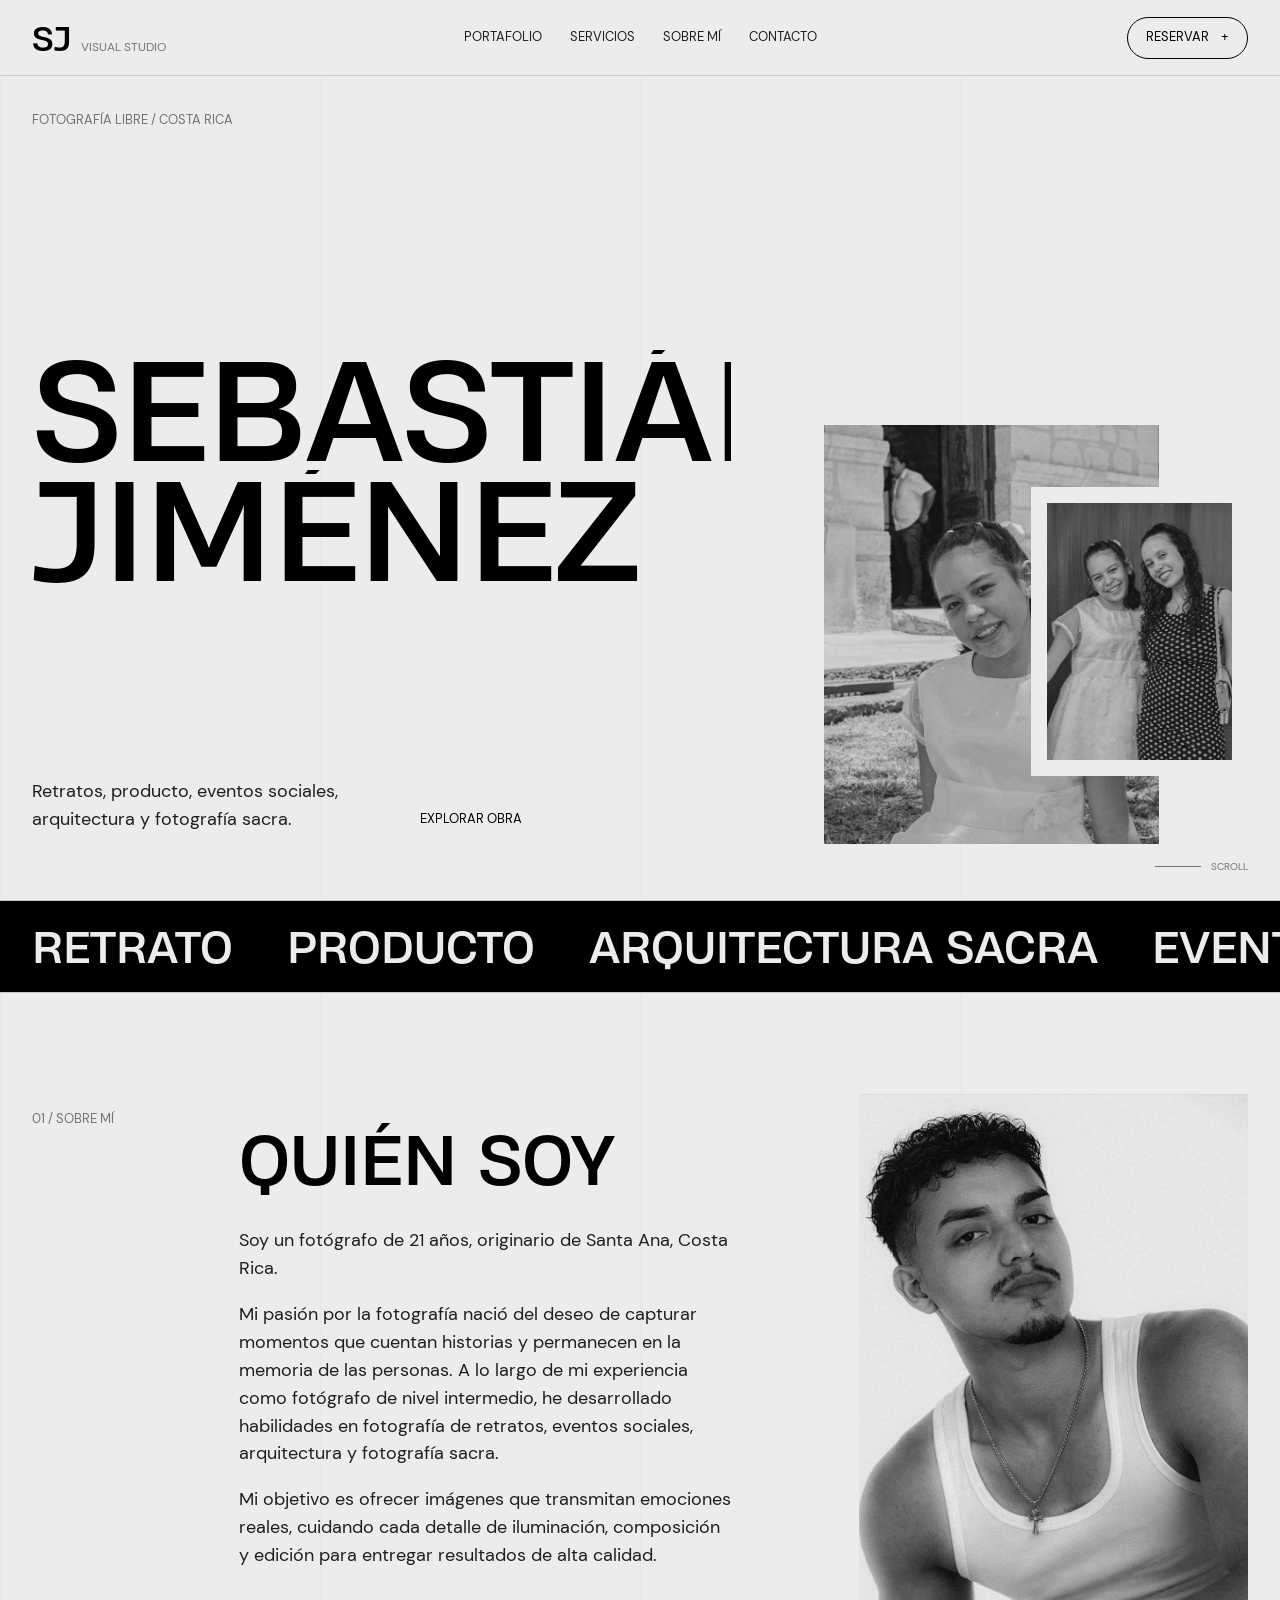
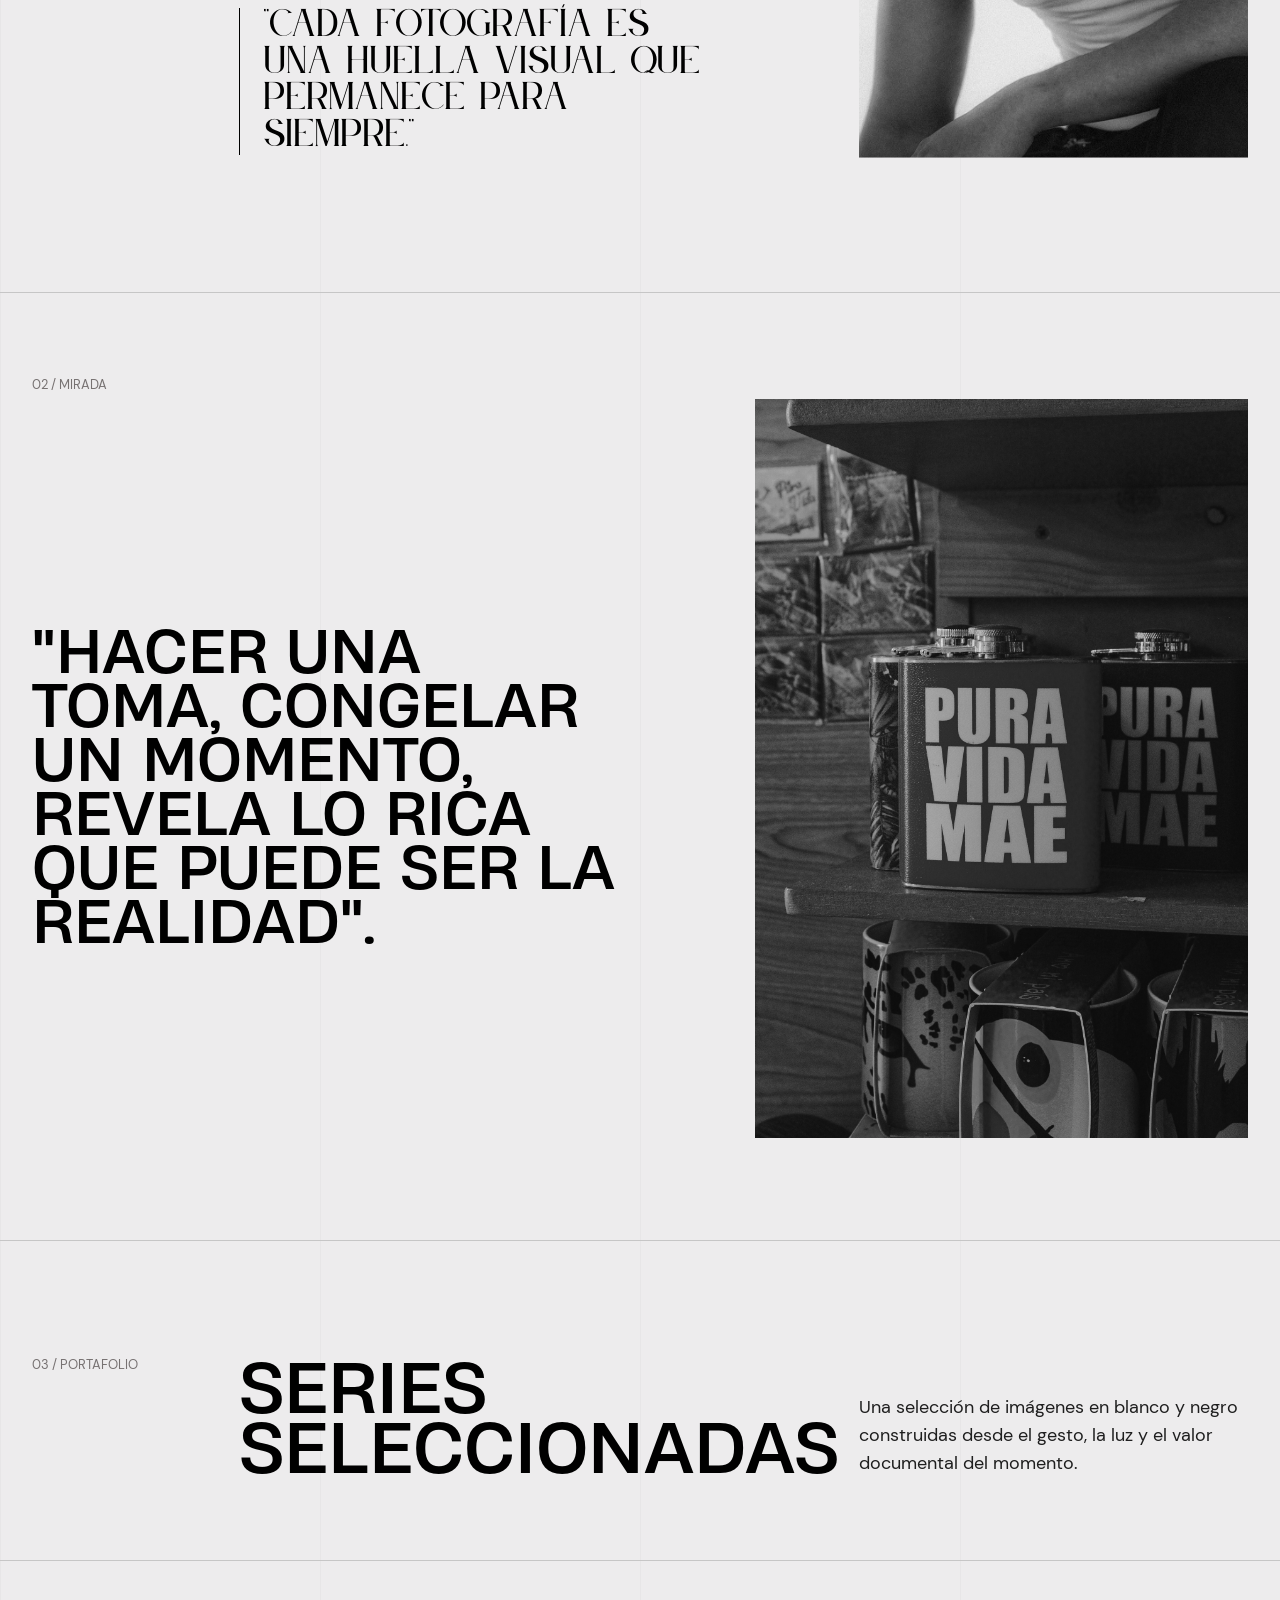
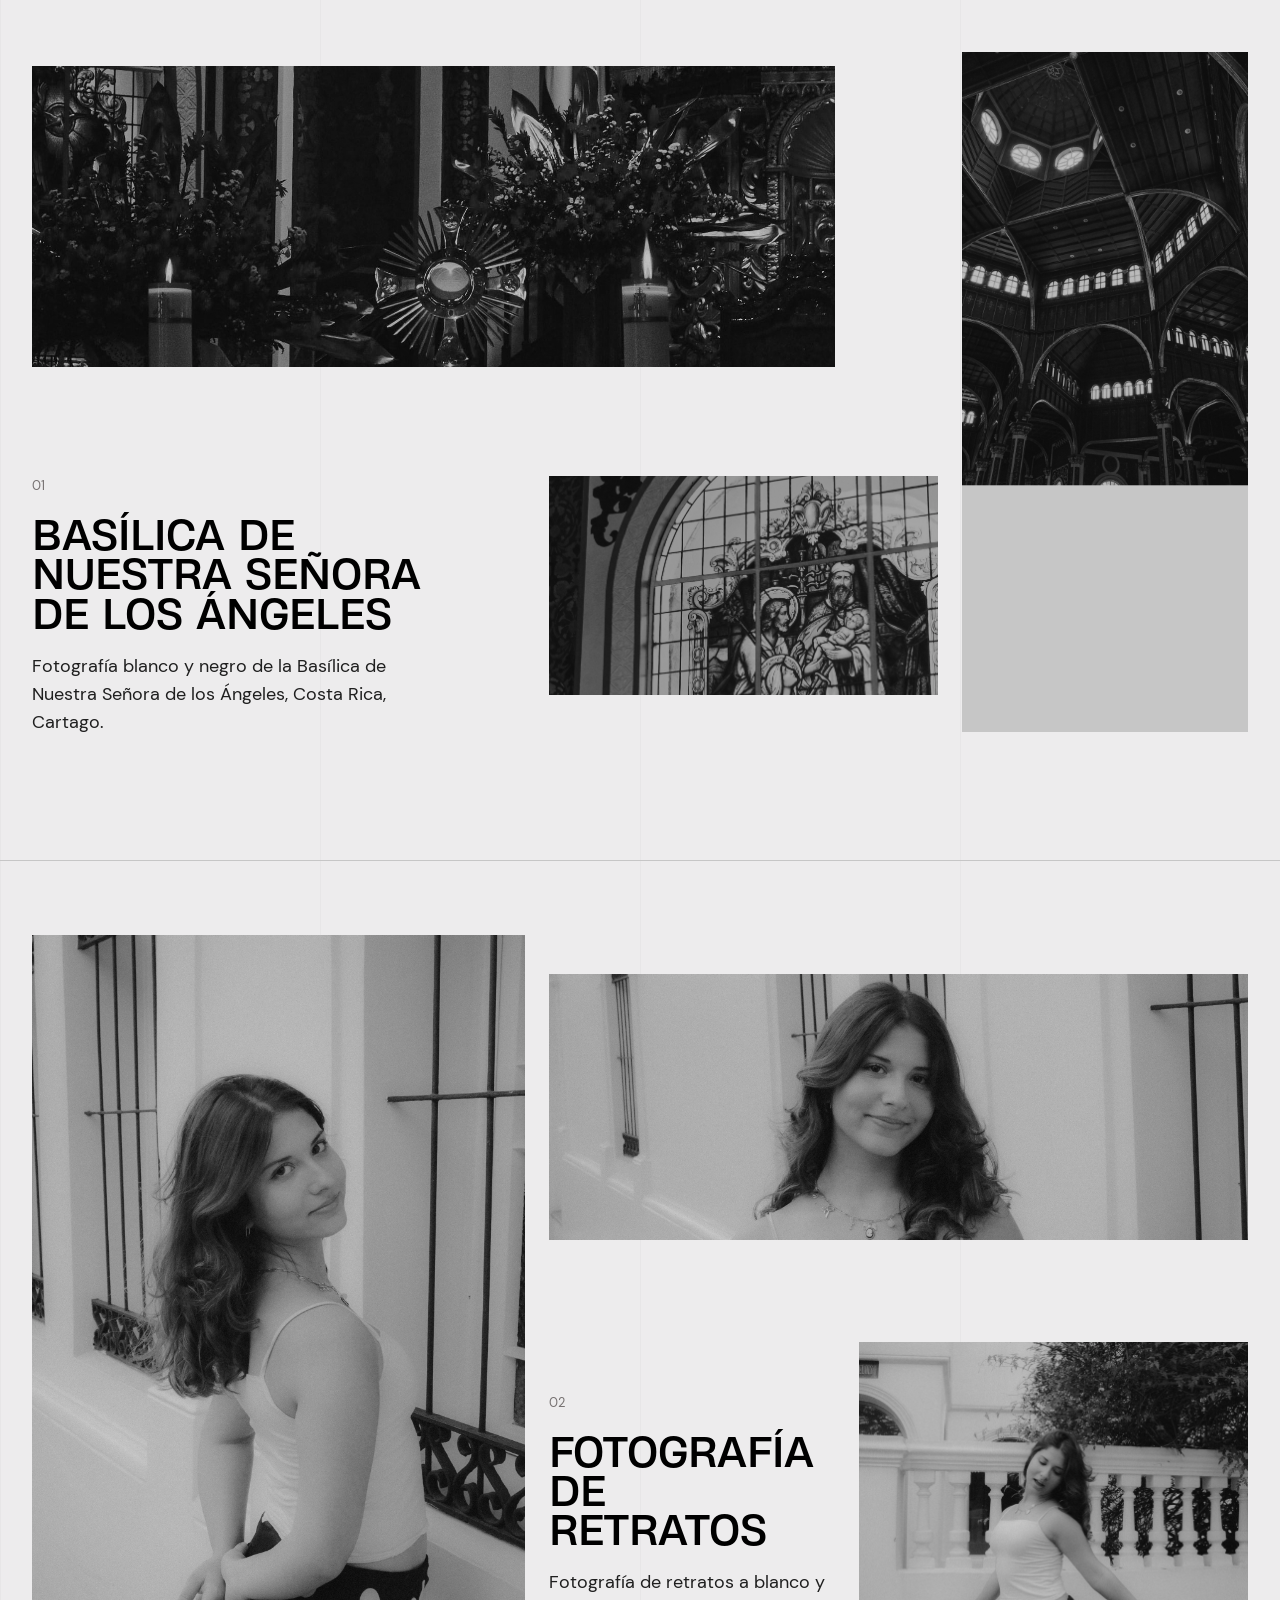
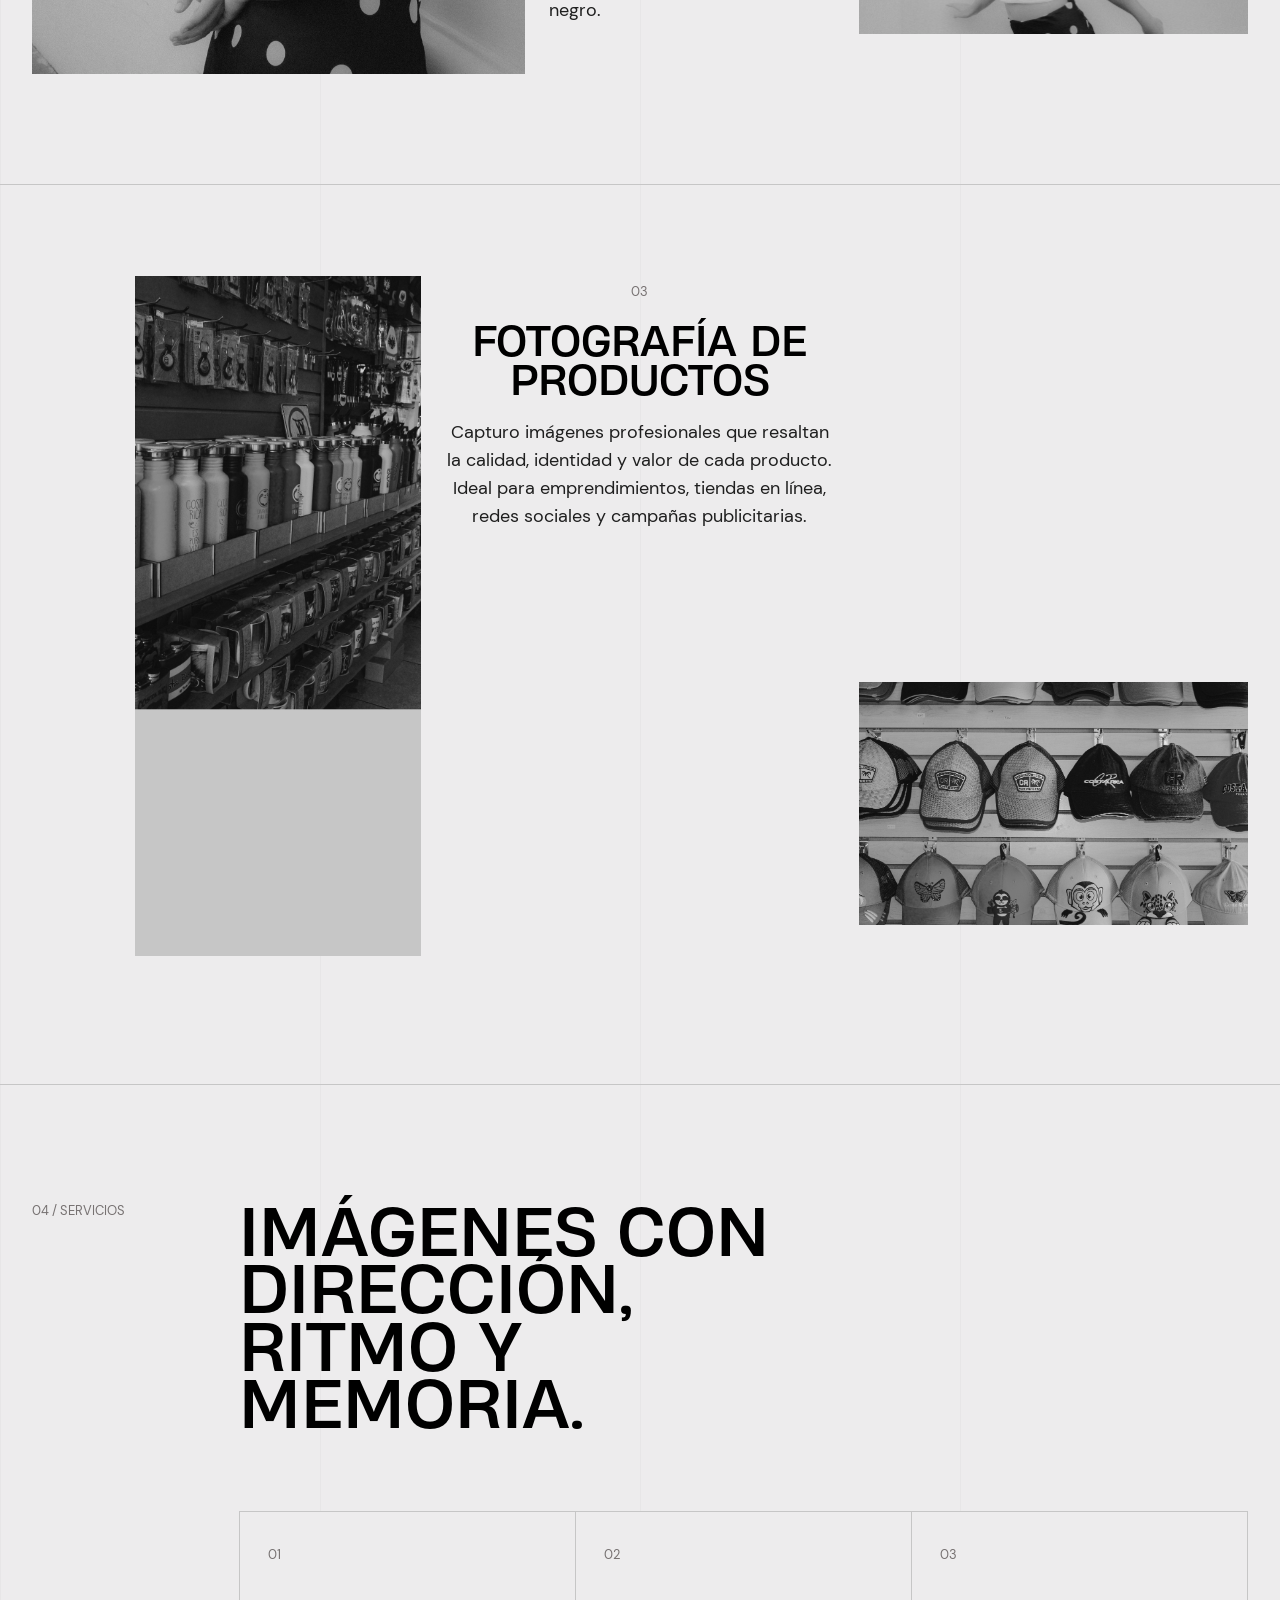
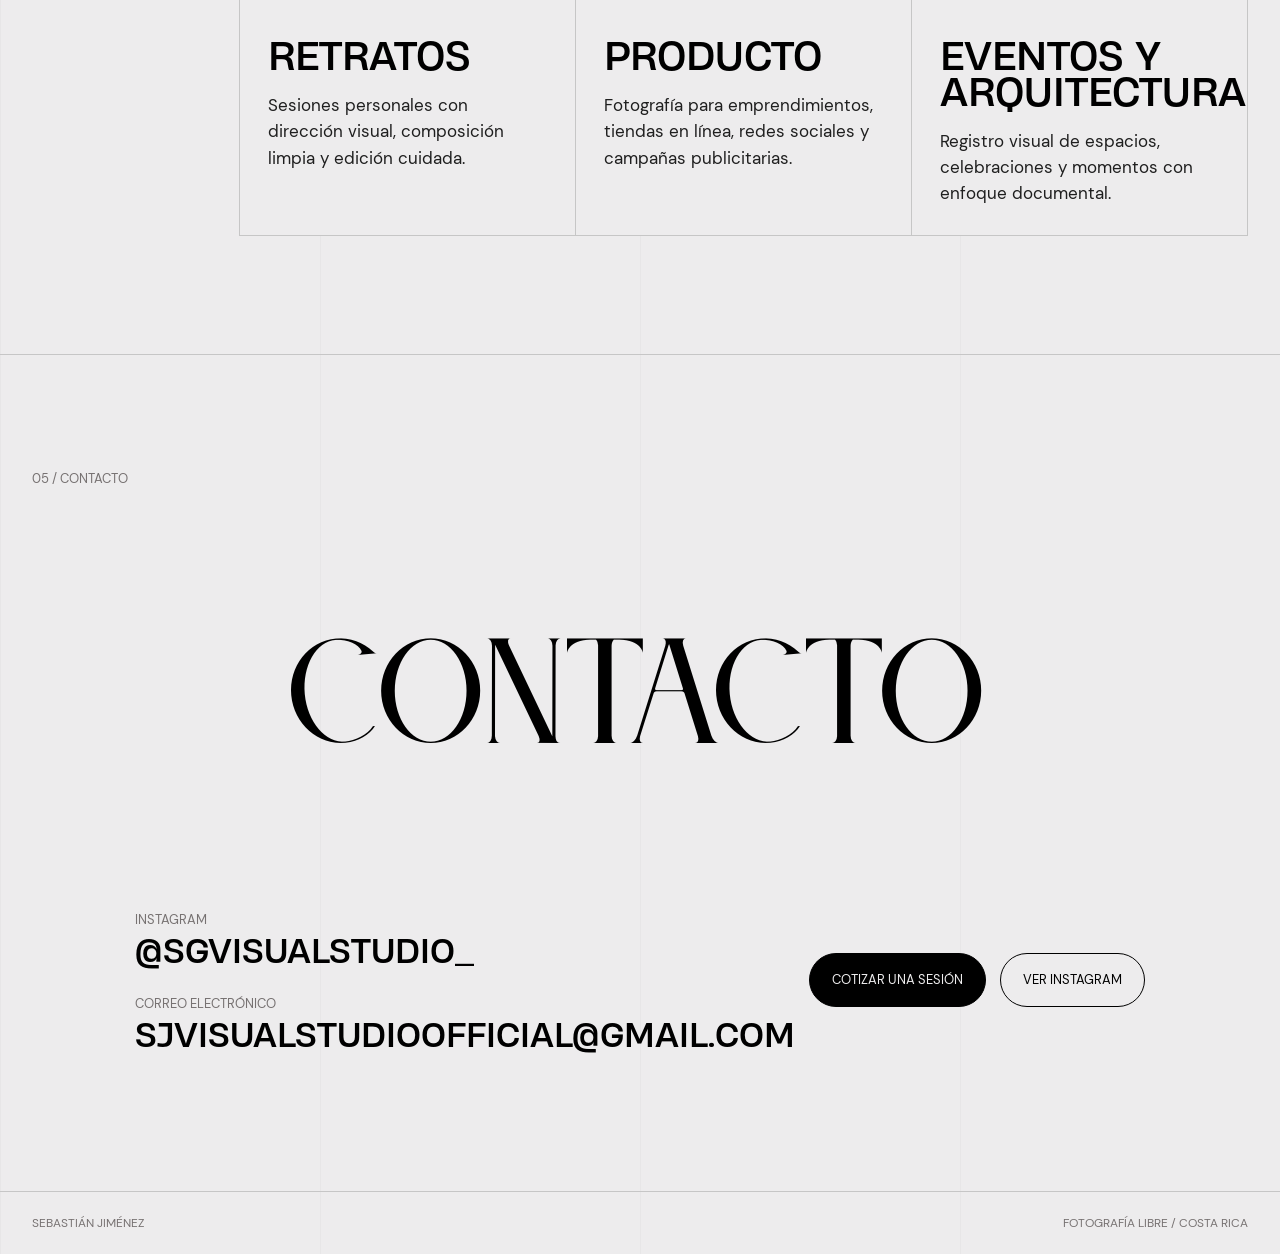
==== html.html @ b801fe59 "Publicar portafolio Sebastian" ====
<!DOCTYPE html>
<html lang="es">
<head>
  <meta charset="UTF-8">
  <meta name="viewport" content="width=device-width, initial-scale=1.0">
  <meta name="description" content="Portafolio fotográfico de Sebastián Jiménez: retratos, producto, eventos sociales, arquitectura y fotografía sacra en Costa Rica.">
  <title>Sebastián Jiménez | Fotografía libre</title>
  <link rel="preload" href="assets/fonts/heading-now-71-78-regular.woff" as="font" type="font/woff" crossorigin>
  <link rel="preload" href="assets/fonts/dm-sans-regular.woff" as="font" type="font/woff" crossorigin>
  <link rel="preload" href="assets/fonts/dm-sans-bold.woff" as="font" type="font/woff" crossorigin>
  <link rel="stylesheet" href="css.css">
</head>
<body>
  <div class="cursor-dot" aria-hidden="true"></div>

  <header class="site-header" data-header>
    <a class="brand" href="#inicio" aria-label="Ir al inicio">
      <span>SJ</span>
      <small>visual studio</small>
    </a>

    <nav class="main-nav" aria-label="Navegacion principal">
      <a href="#portafolio">Portafolio</a>
      <a href="#servicios">Servicios</a>
      <a href="#sobre-mi">Sobre mí</a>
      <a href="#contacto">Contacto</a>
    </nav>

    <a class="header-cta" href="mailto:sjvisualstudioofficial@gmail.com">
      <span>Reservar</span>
      <span aria-hidden="true">+</span>
    </a>
  </header>

  <main>
    <section class="hero section-grid" id="inicio" aria-labelledby="hero-title">
      <div class="hero-copy">
      <p class="eyebrow reveal">Fotografía libre / Costa Rica</p>
        <h1 id="hero-title" class="hero-title" aria-label="Sebastián Jiménez">
          <span class="title-line" data-split>Sebastián</span>
          <span class="title-line" data-split>Jiménez</span>
        </h1>
        <div class="hero-meta reveal">
          <p>Retratos, producto, eventos sociales, arquitectura y fotografía sacra.</p>
          <a href="#portafolio" class="text-link">Explorar obra</a>
        </div>
      </div>

      <div class="hero-gallery reveal" aria-label="Selección de fotografías destacadas">
        <figure class="hero-photo hero-photo-large magnetic">
          <img src="assets/media/MAHMUy6PHkI.jpg" alt="Retrato de una niña en blanco y negro" width="1600" height="2400" fetchpriority="high">
        </figure>
        <figure class="hero-photo hero-photo-small magnetic">
          <img src="assets/media/MAHLGosBZDU.jpg" alt="Retrato de dos mujeres sonriendo" width="1600" height="2400" fetchpriority="high">
        </figure>
      </div>

      <div class="scroll-indicator reveal" aria-hidden="true">
        <span></span>
        <small>Scroll</small>
      </div>
    </section>

    <section class="intro-band" aria-label="Especialidades">
      <div class="ticker" data-ticker>
        <div class="ticker-track">
          <span>Retrato</span>
          <span>Producto</span>
          <span>Arquitectura sacra</span>
          <span>Eventos sociales</span>
          <span>Fotografía libre</span>
          <span>Retrato</span>
          <span>Producto</span>
          <span>Arquitectura sacra</span>
          <span>Eventos sociales</span>
          <span>Fotografía libre</span>
        </div>
      </div>
    </section>

    <section class="about section-grid" id="sobre-mi" aria-labelledby="about-title">
      <div class="section-kicker reveal">01 / Sobre mí</div>
      <div class="about-copy reveal">
        <h2 id="about-title">Quién soy</h2>
        <p>Soy un fotógrafo de 21 años, originario de Santa Ana, Costa Rica.</p>
        <p>Mi pasión por la fotografía nació del deseo de capturar momentos que cuentan historias y permanecen en la memoria de las personas. A lo largo de mi experiencia como fotógrafo de nivel intermedio, he desarrollado habilidades en fotografía de retratos, eventos sociales, arquitectura y fotografía sacra.</p>
        <p>Mi objetivo es ofrecer imágenes que transmitan emociones reales, cuidando cada detalle de iluminación, composición y edición para entregar resultados de alta calidad.</p>
        <blockquote>"Cada fotografía es una huella visual que permanece para siempre."</blockquote>
      </div>
      <figure class="about-image reveal magnetic">
        <img src="assets/media/MAHMUsHbHyA.jpg" alt="Fotógrafo Sebastián Jiménez en blanco y negro" width="1024" height="1536" loading="lazy">
      </figure>
    </section>

    <section class="quote-section section-grid" aria-labelledby="quote-title">
      <p class="section-kicker reveal">02 / Mirada</p>
      <h2 id="quote-title" class="quote reveal">"Hacer una toma, congelar un momento, revela lo rica que puede ser la realidad".</h2>
      <figure class="quote-image reveal magnetic">
        <img src="assets/media/MAHMUoQldHg.jpg" alt="Fotografía de producto con texto Pura Vida Mae" width="1600" height="2400" loading="lazy">
      </figure>
    </section>

    <section class="portfolio" id="portafolio" aria-labelledby="portfolio-title">
      <div class="portfolio-header section-grid">
        <p class="section-kicker reveal">03 / Portafolio</p>
        <h2 id="portfolio-title" class="reveal">Series seleccionadas</h2>
        <p class="portfolio-intro reveal">Una selección de imágenes en blanco y negro construidas desde el gesto, la luz y el valor documental del momento.</p>
      </div>

      <article class="project project-basilica section-grid reveal" aria-labelledby="basilica-title">
        <div class="project-copy">
          <span class="project-number">01</span>
          <h3 id="basilica-title">Basílica de Nuestra Señora de los Ángeles</h3>
          <p>Fotografía blanco y negro de la Basílica de Nuestra Señora de los Ángeles, Costa Rica, Cartago.</p>
        </div>
        <figure class="project-image basilica-wide magnetic">
          <img src="assets/media/MAHMUjFQFmQ.jpg" alt="Interior de basílica en blanco y negro" width="1600" height="2400" loading="lazy">
        </figure>
        <figure class="project-image basilica-tall magnetic">
          <img src="assets/media/MAHL6J9PVYI.jpg" alt="Arquitectura interior de basílica" width="1600" height="2400" loading="lazy">
        </figure>
        <figure class="project-image basilica-detail magnetic">
          <img src="assets/media/MAHL6HLJ4TI.jpg" alt="Detalle de vitral religioso" width="1599" height="2399" loading="lazy">
        </figure>
      </article>

      <article class="project project-portraits section-grid reveal" aria-labelledby="portraits-title">
        <div class="project-copy">
          <span class="project-number">02</span>
          <h3 id="portraits-title">Fotografía de retratos</h3>
          <p>Fotografía de retratos a blanco y negro.</p>
        </div>
        <figure class="project-image portrait-main magnetic">
          <img src="assets/media/MAHMUi7J1cg.jpg" alt="Retrato femenino en blanco y negro" width="1600" height="2400" loading="lazy">
        </figure>
        <figure class="project-image portrait-wide magnetic">
          <img src="assets/media/MAHMUgu9PHs.jpg" alt="Retrato horizontal en blanco y negro" width="2400" height="1600" loading="lazy">
        </figure>
        <figure class="project-image portrait-secondary magnetic">
          <img src="assets/media/MAHMUlPc8yc.jpg" alt="Retrato de cuerpo completo en blanco y negro" width="1600" height="2400" loading="lazy">
        </figure>
      </article>

      <article class="project project-products section-grid reveal" id="servicios" aria-labelledby="products-title">
        <div class="project-copy product-copy">
          <span class="project-number">03</span>
          <h3 id="products-title">Fotografía de productos</h3>
          <p>Capturo imágenes profesionales que resaltan la calidad, identidad y valor de cada producto. Ideal para emprendimientos, tiendas en línea, redes sociales y campañas publicitarias.</p>
        </div>
        <figure class="project-image product-main magnetic">
          <img src="assets/media/MAHL6Dea_iE.jpg" alt="Fotografía de productos en tienda" width="1600" height="2400" loading="lazy">
        </figure>
        <figure class="project-image product-wide magnetic">
          <img src="assets/media/MAHL6GfdABs.jpg" alt="Gorras exhibidas como fotografía de producto" width="2400" height="1600" loading="lazy">
        </figure>
      </article>
    </section>

    <section class="services section-grid" aria-labelledby="services-title">
      <p class="section-kicker reveal">04 / Servicios</p>
      <h2 id="services-title" class="reveal">Imágenes con dirección, ritmo y memoria.</h2>
      <div class="service-list">
        <article class="service-item reveal">
          <span>01</span>
          <h3>Retratos</h3>
          <p>Sesiones personales con dirección visual, composición limpia y edición cuidada.</p>
        </article>
        <article class="service-item reveal">
          <span>02</span>
          <h3>Producto</h3>
          <p>Fotografía para emprendimientos, tiendas en línea, redes sociales y campañas publicitarias.</p>
        </article>
        <article class="service-item reveal">
          <span>03</span>
          <h3>Eventos y arquitectura</h3>
          <p>Registro visual de espacios, celebraciones y momentos con enfoque documental.</p>
        </article>
      </div>
    </section>

    <section class="contact section-grid" id="contacto" aria-labelledby="contact-title">
      <p class="section-kicker reveal">05 / Contacto</p>
      <h2 id="contact-title" class="contact-title reveal">Contacto</h2>
      <div class="contact-panel reveal">
        <div>
          <span>Instagram</span>
          <a href="https://www.instagram.com/sgvisualstudio_/" target="_blank" rel="noreferrer">@sgvisualstudio_</a>
        </div>
        <div>
          <span>Correo electrónico</span>
          <a href="mailto:sjvisualstudioofficial@gmail.com">sjvisualstudioofficial@gmail.com</a>
        </div>
      </div>
      <div class="contact-actions reveal">
        <a class="primary-action" href="mailto:sjvisualstudioofficial@gmail.com">Cotizar una sesión</a>
        <a class="secondary-action" href="https://www.instagram.com/sgvisualstudio_/" target="_blank" rel="noreferrer">Ver Instagram</a>
      </div>
    </section>
  </main>

  <footer class="site-footer">
    <span>Sebastián Jiménez</span>
    <span>Fotografía libre / Costa Rica</span>
  </footer>

  <script src="js.js"></script>
</body>
</html>
---- css.css ----
@font-face {
  font-family: "Heading Now 71-78";
  src: url("assets/fonts/heading-now-71-78-regular.woff") format("woff");
  font-display: swap;
}

@font-face {
  font-family: "DM Sans";
  src: url("assets/fonts/dm-sans-regular.woff") format("woff");
  font-weight: 400;
  font-display: swap;
}

@font-face {
  font-family: "DM Sans";
  src: url("assets/fonts/dm-sans-bold.woff") format("woff");
  font-weight: 700;
  font-display: swap;
}

@font-face {
  font-family: "Open Sans Local";
  src: url("assets/fonts/open-sans-regular.woff") format("woff");
  font-weight: 400;
  font-display: swap;
}

@font-face {
  font-family: "Le Jour Serif";
  src: url("assets/fonts/le-jour-serif-regular.woff") format("woff");
  font-display: swap;
}

@font-face {
  font-family: "Arimo Local";
  src: url("assets/fonts/arimo-regular.woff") format("woff");
  font-weight: 400;
  font-display: swap;
}

:root {
  --paper: #edeced;
  --ink: #000000;
  --ink-soft: #1f1f1f;
  --line: #c6c6c6;
  --muted: #777272;
  --deep: #101010;
  --canva-blue: #304254;
  --header-h: 76px;
  --side: 32px;
  --max: 1440px;
  --ease: cubic-bezier(.19, 1, .22, 1);
}

* {
  box-sizing: border-box;
}

html {
  background: var(--paper);
  color: var(--ink);
  overflow-x: clip;
  scroll-behavior: smooth;
}

body {
  margin: 0;
  min-width: 320px;
  background:
    linear-gradient(90deg, rgba(0, 0, 0, .025) 1px, transparent 1px),
    var(--paper);
  background-size: 25vw 100%;
  color: var(--ink);
  font-family: "DM Sans", Arial, sans-serif;
  font-size: 17px;
  line-height: 1.55;
  overflow-x: clip;
}

body.is-locked {
  overflow: hidden;
}

img {
  display: block;
  width: 100%;
  height: 100%;
  object-fit: cover;
}

a {
  color: inherit;
  text-decoration: none;
}

::selection {
  background: var(--ink);
  color: var(--paper);
}

.cursor-dot {
  position: fixed;
  top: 0;
  left: 0;
  z-index: 1000;
  width: 18px;
  height: 18px;
  border: 1px solid var(--ink);
  border-radius: 999px;
  pointer-events: none;
  opacity: 0;
  transform: translate3d(-50%, -50%, 0);
  transition: width .35s var(--ease), height .35s var(--ease), opacity .35s var(--ease), background .35s var(--ease);
  mix-blend-mode: difference;
}

.cursor-dot.is-visible {
  opacity: .8;
}

.cursor-dot.is-active {
  width: 58px;
  height: 58px;
  background: rgba(255, 255, 255, .18);
}

.site-header {
  position: fixed;
  top: 0;
  left: 0;
  z-index: 100;
  display: grid;
  grid-template-columns: 1fr auto 1fr;
  align-items: center;
  width: 100%;
  height: var(--header-h);
  padding: 0 var(--side);
  border-bottom: 1px solid rgba(0, 0, 0, .12);
  background: rgba(237, 236, 237, .78);
  backdrop-filter: blur(18px);
  transition: height .45s var(--ease), background .45s var(--ease);
}

.site-header.is-scrolled {
  height: 60px;
  background: rgba(237, 236, 237, .92);
}

.brand {
  display: inline-flex;
  align-items: baseline;
  gap: 10px;
  font-family: "Heading Now 71-78", "Arial Narrow", sans-serif;
  text-transform: uppercase;
}

.brand span {
  font-size: 32px;
  line-height: 1;
}

.brand small {
  color: var(--muted);
  font-family: "DM Sans", Arial, sans-serif;
  font-size: 12px;
  line-height: 1;
  text-transform: uppercase;
}

.main-nav {
  display: flex;
  align-items: center;
  justify-content: center;
  gap: 28px;
  color: var(--ink-soft);
  font-size: 13px;
  text-transform: uppercase;
}

.main-nav a,
.text-link {
  position: relative;
  display: inline-flex;
  align-items: center;
  min-height: 32px;
}

.main-nav a::after,
.text-link::after {
  content: "";
  position: absolute;
  right: 0;
  bottom: 4px;
  left: 0;
  height: 1px;
  background: currentColor;
  transform: scaleX(0);
  transform-origin: right;
  transition: transform .45s var(--ease);
}

.main-nav a:hover::after,
.text-link:hover::after,
.main-nav a.is-active::after {
  transform: scaleX(1);
  transform-origin: left;
}

.header-cta {
  justify-self: end;
  display: inline-flex;
  align-items: center;
  justify-content: center;
  gap: 12px;
  min-height: 42px;
  padding: 0 18px;
  border: 1px solid var(--ink);
  border-radius: 999px;
  font-size: 13px;
  text-transform: uppercase;
  transition: background .35s var(--ease), color .35s var(--ease), transform .35s var(--ease);
}

.header-cta:hover {
  background: var(--ink);
  color: var(--paper);
  transform: translateY(-2px);
}

.section-grid {
  display: grid;
  grid-template-columns: repeat(12, minmax(0, 1fr));
  gap: 24px;
  width: min(100%, var(--max));
  margin: 0 auto;
  padding-right: var(--side);
  padding-left: var(--side);
}

.hero {
  position: relative;
  min-height: 100svh;
  padding-top: 112px;
  padding-bottom: 56px;
  align-items: end;
  border-bottom: 1px solid var(--line);
}

.hero-copy {
  grid-column: 1 / 8;
  align-self: stretch;
  display: flex;
  flex-direction: column;
  justify-content: space-between;
  min-height: calc(100svh - 168px);
}

.eyebrow,
.section-kicker,
.project-number {
  margin: 0;
  color: var(--muted);
  font-size: 13px;
  line-height: 1.2;
  text-transform: uppercase;
}

.hero-title,
.about h2,
.portfolio-header h2,
.services h2 {
  margin: 0;
  font-family: "Heading Now 71-78", "Arial Narrow", sans-serif;
  font-weight: 400;
  line-height: .9;
  text-transform: uppercase;
}

.hero-title {
  max-width: 820px;
  padding-top: 34px;
  font-size: 8.3rem;
}

.title-line {
  display: block;
  overflow: hidden;
  transform: translateY(110%);
  animation: titleIn 1.25s var(--ease) forwards;
}

.title-line:nth-child(2) {
  animation-delay: .12s;
}

.hero-meta {
  display: grid;
  grid-template-columns: minmax(220px, 360px) auto;
  align-items: end;
  gap: 28px;
  max-width: 700px;
  padding-bottom: 10px;
}

.hero-meta p {
  margin: 0;
  color: var(--ink-soft);
  font-size: 18px;
}

.text-link {
  align-self: end;
  font-size: 13px;
  line-height: 1;
  text-transform: uppercase;
}

.hero-gallery {
  grid-column: 8 / 13;
  position: relative;
  align-self: end;
  min-height: 620px;
}

.hero-photo,
.about-image,
.quote-image,
.project-image {
  position: relative;
  margin: 0;
  overflow: hidden;
  background: var(--line);
}

.hero-photo img,
.about-image img,
.quote-image img,
.project-image img {
  filter: grayscale(1) contrast(1.08) brightness(.92);
  transform: scale(1.02);
  transition: filter .9s var(--ease), transform 1.1s var(--ease);
}

.magnetic:hover img {
  filter: grayscale(0) contrast(1.03) brightness(.98);
  transform: scale(1.07) translate3d(var(--mx, 0), var(--my, 0), 0);
}

.hero-photo-large {
  position: absolute;
  right: 18%;
  bottom: 0;
  width: 68%;
  aspect-ratio: 4 / 5;
}

.hero-photo-small {
  position: absolute;
  right: 0;
  bottom: 68px;
  width: 44%;
  aspect-ratio: 3 / 4;
  border: 16px solid var(--paper);
}

.scroll-indicator {
  position: absolute;
  right: var(--side);
  bottom: 26px;
  display: inline-flex;
  align-items: center;
  gap: 10px;
  color: var(--muted);
  font-size: 12px;
  text-transform: uppercase;
}

.scroll-indicator span {
  width: 46px;
  height: 1px;
  background: var(--muted);
  transform-origin: left;
  animation: pulseLine 1.8s var(--ease) infinite;
}

.intro-band {
  position: relative;
  overflow: hidden;
  overflow: clip;
  min-height: 92px;
  border-bottom: 1px solid var(--line);
  background: var(--ink);
  color: var(--paper);
}

.ticker {
  position: absolute;
  inset: 0;
  width: 100%;
  height: 92px;
  overflow: hidden;
  contain: layout paint;
}

.ticker-track {
  display: flex;
  width: max-content;
  height: 100%;
  align-items: center;
  gap: 54px;
  padding: 0 var(--side);
  font-family: "Heading Now 71-78", "Arial Narrow", sans-serif;
  font-size: 42px;
  line-height: 1;
  text-transform: uppercase;
  animation: ticker 34s linear infinite;
}

.ticker-track span {
  white-space: nowrap;
}

.about {
  min-height: 100svh;
  padding-top: 118px;
  padding-bottom: 118px;
  align-items: center;
  border-bottom: 1px solid var(--line);
}

.about .section-kicker {
  grid-column: 1 / 3;
  align-self: start;
}

.about-copy {
  grid-column: 3 / 8;
}

.about-copy h2 {
  margin-bottom: 38px;
  font-size: 4.1rem;
}

.about-copy p {
  max-width: 660px;
  margin: 0 0 18px;
  color: var(--ink-soft);
  font-size: 18px;
}

blockquote {
  margin: 38px 0 0;
  padding-left: 24px;
  border-left: 1px solid var(--ink);
  font-family: "Le Jour Serif", Georgia, serif;
  font-size: 34px;
  line-height: 1.08;
}

.about-image {
  grid-column: 9 / 13;
  align-self: stretch;
  min-height: 560px;
}

.quote-section {
  min-height: 92svh;
  padding-top: 84px;
  padding-bottom: 84px;
  align-items: center;
  border-bottom: 1px solid var(--line);
}

.quote-section .section-kicker {
  grid-column: 1 / 3;
  align-self: start;
}

.quote {
  grid-column: 1 / 7;
  margin: 0;
  font-family: "Heading Now 71-78", "Arial Narrow", sans-serif;
  font-size: 3.6rem;
  font-weight: 400;
  line-height: .94;
  text-transform: uppercase;
}

.quote-image {
  grid-column: 8 / 13;
  min-height: 560px;
}

.portfolio {
  border-bottom: 1px solid var(--line);
}

.portfolio-header {
  padding-top: 116px;
  padding-bottom: 82px;
  align-items: end;
}

.portfolio-header .section-kicker {
  grid-column: 1 / 3;
  align-self: start;
}

.portfolio-header h2 {
  grid-column: 3 / 9;
  font-size: 4.2rem;
}

.portfolio-intro {
  grid-column: 9 / 13;
  margin: 0;
  color: var(--ink-soft);
  font-size: 18px;
}

.project {
  position: relative;
  min-height: 100svh;
  padding-top: 92px;
  padding-bottom: 92px;
  align-items: center;
  border-top: 1px solid var(--line);
}

.project-copy {
  z-index: 2;
}

.project-copy h3 {
  margin: 18px 0 20px;
  font-family: "Heading Now 71-78", "Arial Narrow", sans-serif;
  font-size: 2.5rem;
  font-weight: 400;
  line-height: .98;
  text-transform: uppercase;
}

.project-copy p {
  margin: 0;
  color: var(--ink-soft);
  font-size: 18px;
}

.project-basilica .project-copy {
  grid-column: 1 / 5;
  grid-row: 2;
}

.basilica-wide {
  grid-column: 1 / 9;
  grid-row: 1;
  aspect-ratio: 16 / 6;
}

.basilica-tall {
  grid-column: 10 / 13;
  grid-row: 1 / 3;
  min-height: 680px;
}

.basilica-detail {
  grid-column: 6 / 10;
  grid-row: 2;
  aspect-ratio: 16 / 9;
}

.project-portraits .project-copy {
  grid-column: 6 / 9;
  grid-row: 2;
}

.portrait-main {
  grid-column: 1 / 6;
  grid-row: 1 / 3;
  min-height: 690px;
}

.portrait-wide {
  grid-column: 6 / 13;
  grid-row: 1;
  aspect-ratio: 21 / 8;
}

.portrait-secondary {
  grid-column: 9 / 13;
  grid-row: 2;
  aspect-ratio: 4 / 3;
}

.project-products .product-copy {
  grid-column: 5 / 9;
  grid-row: 1;
  align-self: start;
  text-align: center;
}

.product-main {
  grid-column: 2 / 5;
  grid-row: 1 / 3;
  min-height: 680px;
}

.product-wide {
  grid-column: 9 / 13;
  grid-row: 2;
  aspect-ratio: 16 / 10;
}

.services {
  padding-top: 118px;
  padding-bottom: 118px;
  border-bottom: 1px solid var(--line);
}

.services .section-kicker {
  grid-column: 1 / 3;
}

.services h2 {
  grid-column: 3 / 9;
  font-size: 4rem;
}

.service-list {
  grid-column: 3 / 13;
  display: grid;
  grid-template-columns: repeat(3, minmax(0, 1fr));
  gap: 1px;
  margin-top: 54px;
  background: var(--line);
  border: 1px solid var(--line);
}

.service-item {
  min-height: 280px;
  padding: 28px;
  background: var(--paper);
}

.service-item span {
  color: var(--muted);
  font-size: 13px;
}

.service-item h3 {
  margin: 72px 0 18px;
  font-family: "Heading Now 71-78", "Arial Narrow", sans-serif;
  font-size: 2.35rem;
  font-weight: 400;
  line-height: .95;
  text-transform: uppercase;
}

.service-item p {
  margin: 0;
  color: var(--ink-soft);
}

.contact {
  min-height: calc(100svh - 64px);
  padding-top: 116px;
  padding-bottom: 96px;
  align-items: center;
}

.contact .section-kicker {
  grid-column: 1 / 3;
  align-self: start;
}

.contact-title {
  grid-column: 2 / 12;
  margin: 0;
  font-family: "Le Jour Serif", Georgia, serif;
  font-size: 8.2rem;
  font-weight: 400;
  line-height: .9;
  text-align: center;
  text-transform: uppercase;
}

.contact-panel {
  grid-column: 2 / 7;
  display: grid;
  gap: 28px;
  margin-top: 34px;
}

.contact-panel div {
  display: grid;
  gap: 4px;
}

.contact-panel span {
  color: var(--muted);
  font-size: 13px;
  text-transform: uppercase;
}

.contact-panel a {
  width: fit-content;
  font-family: "Heading Now 71-78", "Arial Narrow", sans-serif;
  font-size: 2rem;
  line-height: 1;
  text-transform: uppercase;
}

.contact-actions {
  grid-column: 8 / 12;
  display: flex;
  align-items: center;
  justify-content: flex-end;
  gap: 14px;
  margin-top: 34px;
}

.primary-action,
.secondary-action {
  display: inline-flex;
  align-items: center;
  justify-content: center;
  min-height: 54px;
  padding: 0 22px;
  border: 1px solid var(--ink);
  border-radius: 999px;
  font-size: 13px;
  line-height: 1;
  text-transform: uppercase;
  transition: background .35s var(--ease), color .35s var(--ease), transform .35s var(--ease);
}

.primary-action {
  background: var(--ink);
  color: var(--paper);
}

.primary-action:hover,
.secondary-action:hover {
  transform: translateY(-3px);
}

.secondary-action:hover {
  background: var(--ink);
  color: var(--paper);
}

.site-footer {
  display: flex;
  justify-content: space-between;
  gap: 20px;
  padding: 22px var(--side);
  border-top: 1px solid var(--line);
  color: var(--muted);
  font-size: 12px;
  text-transform: uppercase;
}

.reveal {
  opacity: 0;
  transform: translateY(36px);
  transition: opacity .9s var(--ease), transform .9s var(--ease);
}

.reveal.is-visible {
  opacity: 1;
  transform: translateY(0);
}

@keyframes titleIn {
  to {
    transform: translateY(0);
  }
}

@keyframes pulseLine {
  0%,
  100% {
    transform: scaleX(.45);
    opacity: .45;
  }
  50% {
    transform: scaleX(1);
    opacity: 1;
  }
}

@keyframes ticker {
  from {
    transform: translateX(0);
  }
  to {
    transform: translateX(-50%);
  }
}

@media (max-width: 1180px) {
  :root {
    --side: 24px;
  }

  .hero-title {
    font-size: 6.2rem;
  }

  .hero-gallery {
    min-height: 540px;
  }

  .quote,
  .portfolio-header h2,
  .services h2 {
    font-size: 3.4rem;
  }

  .contact-title {
    font-size: 6.2rem;
  }
}

@media (max-width: 920px) {
  .site-header {
    grid-template-columns: 1fr auto;
  }

  .main-nav {
    display: none;
  }

  .section-grid {
    grid-template-columns: repeat(6, minmax(0, 1fr));
    gap: 18px;
  }

  .hero {
    padding-top: 96px;
  }

  .hero-copy,
  .hero-gallery,
  .about .section-kicker,
  .about-copy,
  .about-image,
  .quote-section .section-kicker,
  .quote,
  .quote-image,
  .portfolio-header .section-kicker,
  .portfolio-header h2,
  .portfolio-intro,
  .services .section-kicker,
  .services h2,
  .service-list,
  .contact .section-kicker,
  .contact-title,
  .contact-panel,
  .contact-actions {
    grid-column: 1 / -1;
  }

  .hero-copy {
    min-height: auto;
    gap: 38px;
  }

  .hero-title {
    font-size: 5.1rem;
  }

  .hero-meta {
    grid-template-columns: 1fr;
    max-width: 520px;
  }

  .hero-gallery {
    min-height: 520px;
  }

  .about,
  .quote-section,
  .portfolio-header,
  .services,
  .contact {
    padding-top: 84px;
    padding-bottom: 84px;
  }

  .about-image,
  .quote-image {
    min-height: 560px;
  }

  .quote {
    font-size: 3.35rem;
  }

  .project {
    grid-template-columns: repeat(6, minmax(0, 1fr));
    min-height: auto;
  }

  .project-basilica .project-copy,
  .basilica-wide,
  .basilica-tall,
  .basilica-detail,
  .project-portraits .project-copy,
  .portrait-main,
  .portrait-wide,
  .portrait-secondary,
  .project-products .product-copy,
  .product-main,
  .product-wide {
    grid-column: 1 / -1;
    grid-row: auto;
  }

  .basilica-tall,
  .portrait-main,
  .product-main {
    min-height: 620px;
  }

  .project-products .product-copy {
    text-align: left;
  }

  .service-list {
    grid-template-columns: 1fr;
  }

  .contact-actions {
    justify-content: flex-start;
  }
}

@media (max-width: 640px) {
  :root {
    --header-h: 66px;
    --side: 18px;
  }

  body {
    background-size: 50% 100%;
    font-size: 16px;
  }

  .brand small,
  .header-cta span:first-child,
  .scroll-indicator {
    display: none;
  }

  .header-cta {
    min-width: 42px;
    width: 42px;
    height: 42px;
    padding: 0;
  }

  .hero-title {
    font-size: 3.7rem;
  }

  .hero-gallery {
    min-height: 430px;
  }

  .hero-photo-large {
    right: 18%;
    width: 78%;
  }

  .hero-photo-small {
    bottom: 42px;
    width: 48%;
    border-width: 10px;
  }

  .ticker {
    height: 74px;
  }

  .ticker-track {
    gap: 34px;
    font-size: 30px;
  }

  .intro-band {
    min-height: 74px;
  }

  .about-copy h2,
  .quote,
  .portfolio-header h2,
  .services h2 {
    font-size: 2.9rem;
  }

  .about-copy p,
  .project-copy p,
  .portfolio-intro {
    font-size: 16px;
  }

  blockquote {
    font-size: 26px;
  }

  .about-image,
  .quote-image,
  .basilica-tall,
  .portrait-main,
  .product-main {
    min-height: auto;
    aspect-ratio: 4 / 5;
  }

  .project-copy h3,
  .service-item h3 {
    font-size: 2rem;
  }

  .contact-title {
    font-size: 4.1rem;
  }

  .contact-panel a {
    max-width: 100%;
    overflow-wrap: anywhere;
    font-size: 1.45rem;
  }

  .contact-actions {
    flex-direction: column;
    align-items: stretch;
  }

  .primary-action,
  .secondary-action {
    width: 100%;
  }

  .site-footer {
    flex-direction: column;
  }
}

@media (prefers-reduced-motion: reduce) {
  *,
  *::before,
  *::after {
    animation-duration: .01ms !important;
    animation-iteration-count: 1 !important;
    scroll-behavior: auto !important;
    transition-duration: .01ms !important;
  }

  .reveal {
    opacity: 1;
    transform: none;
  }
}
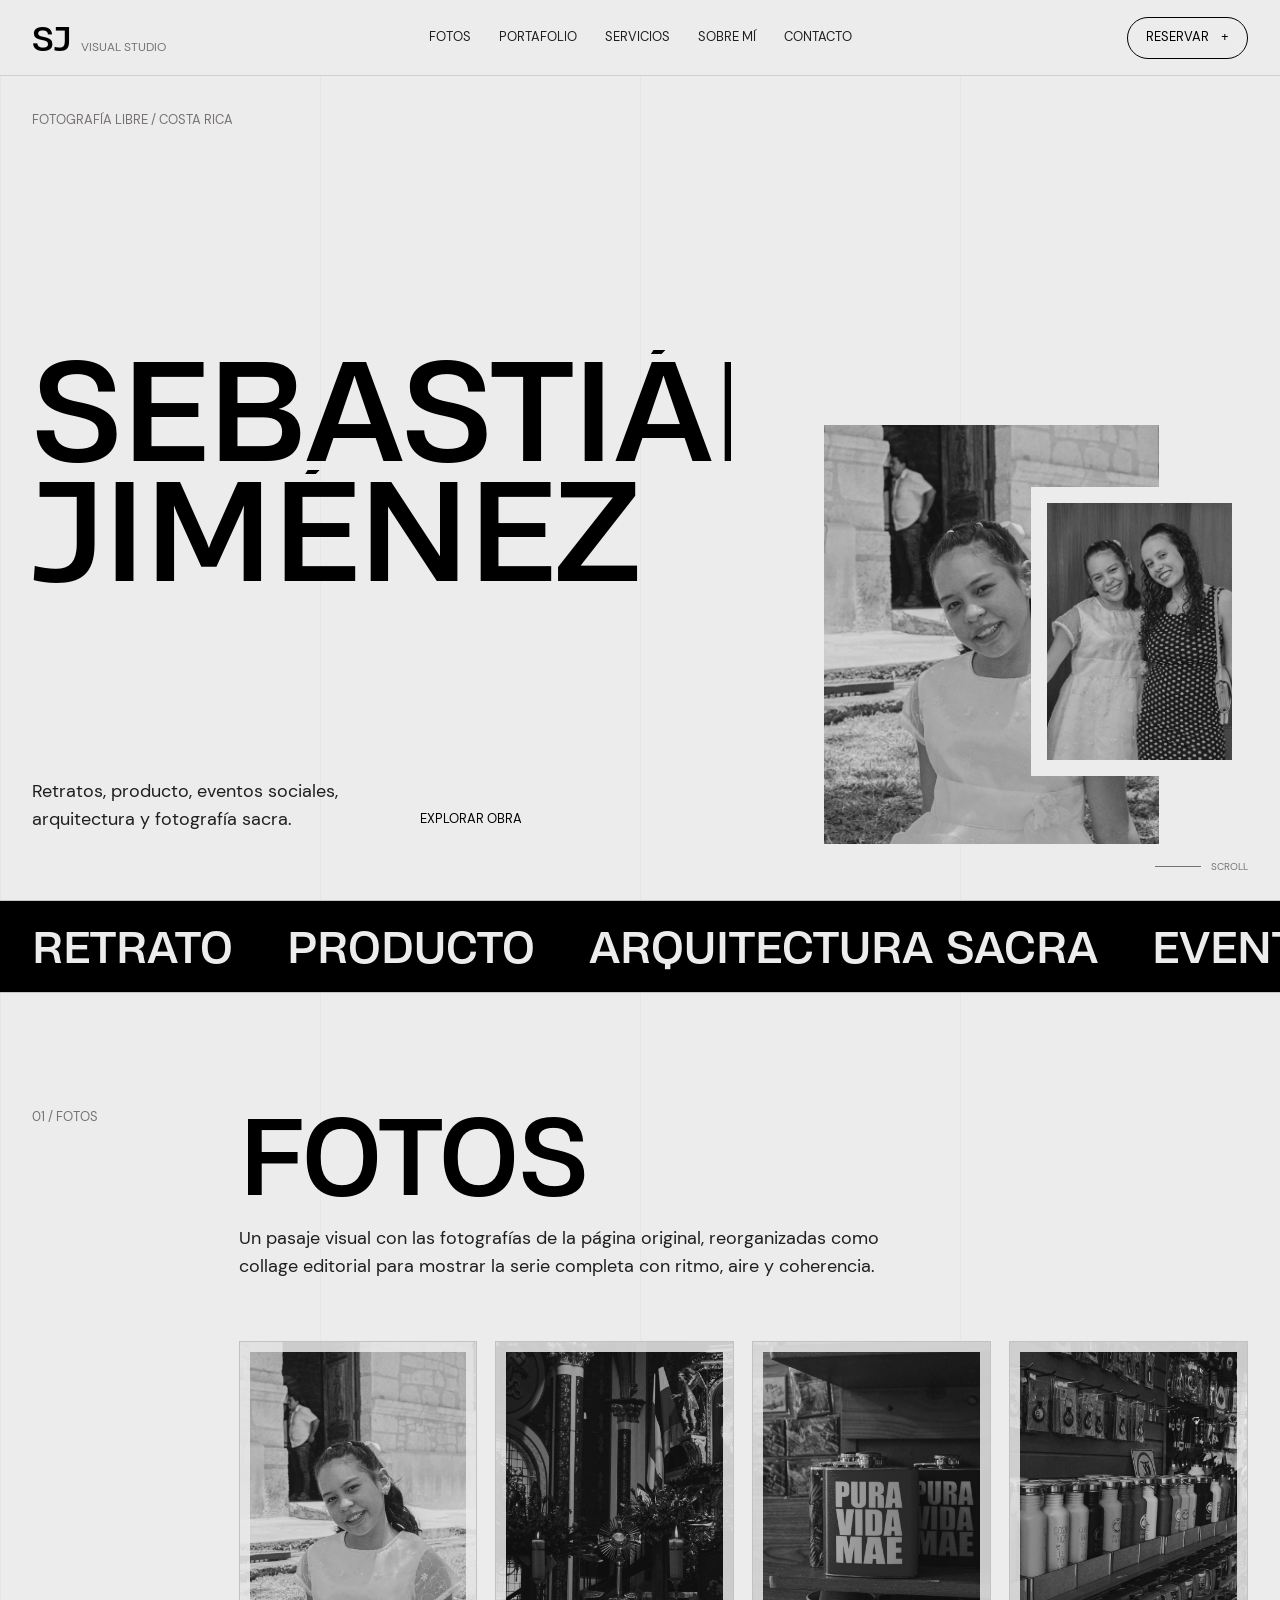
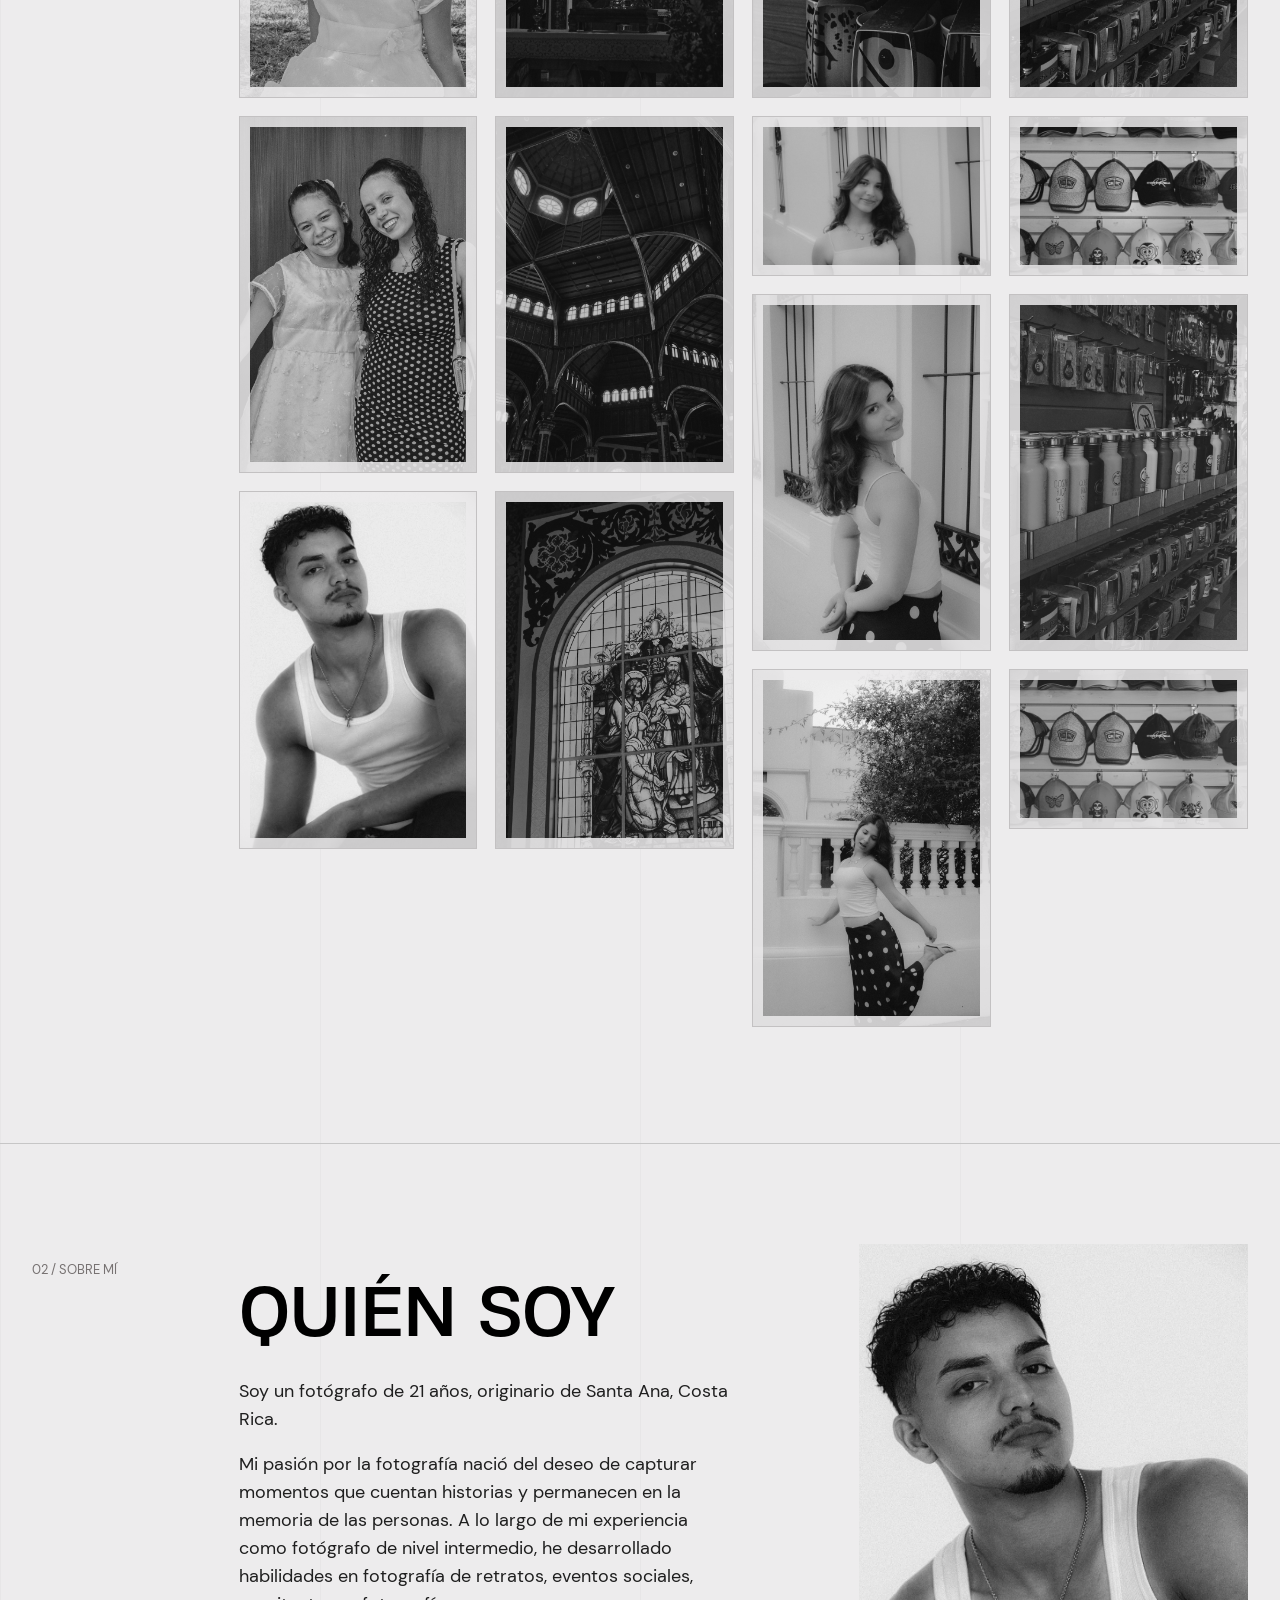
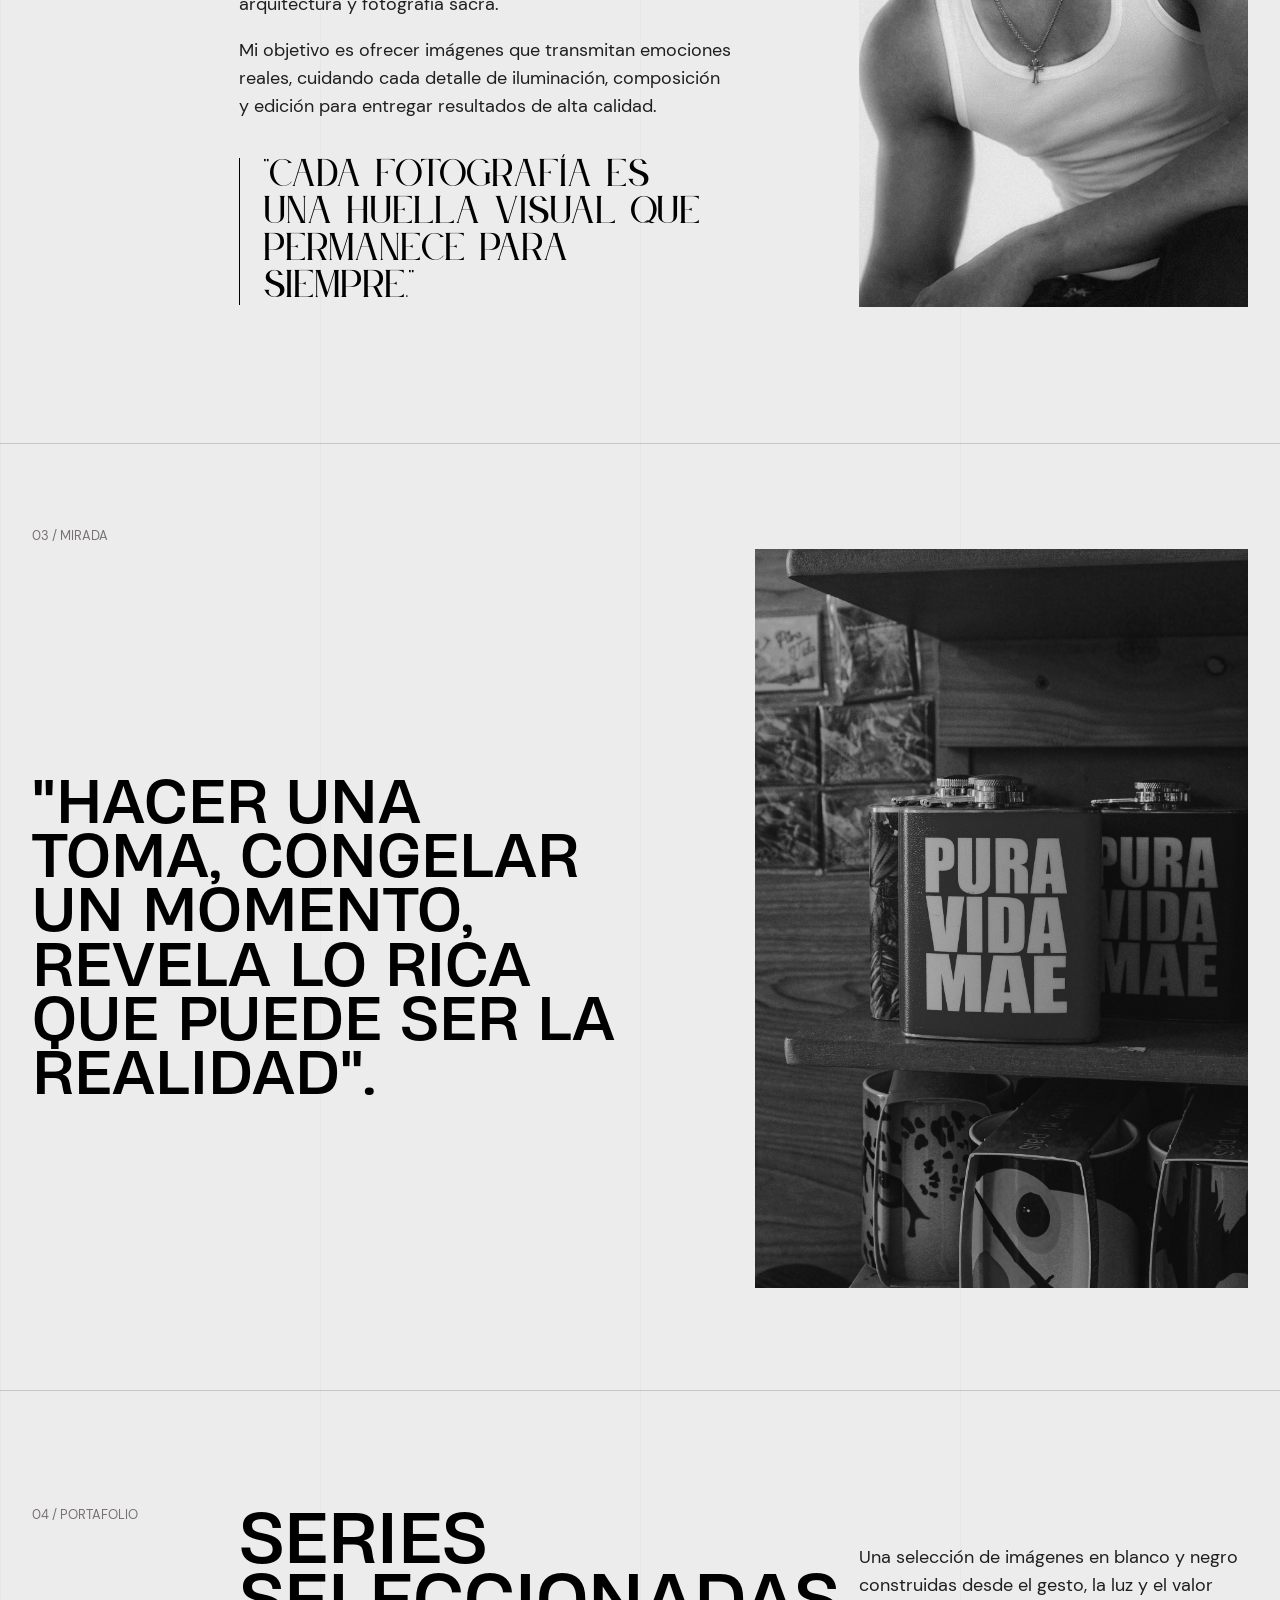
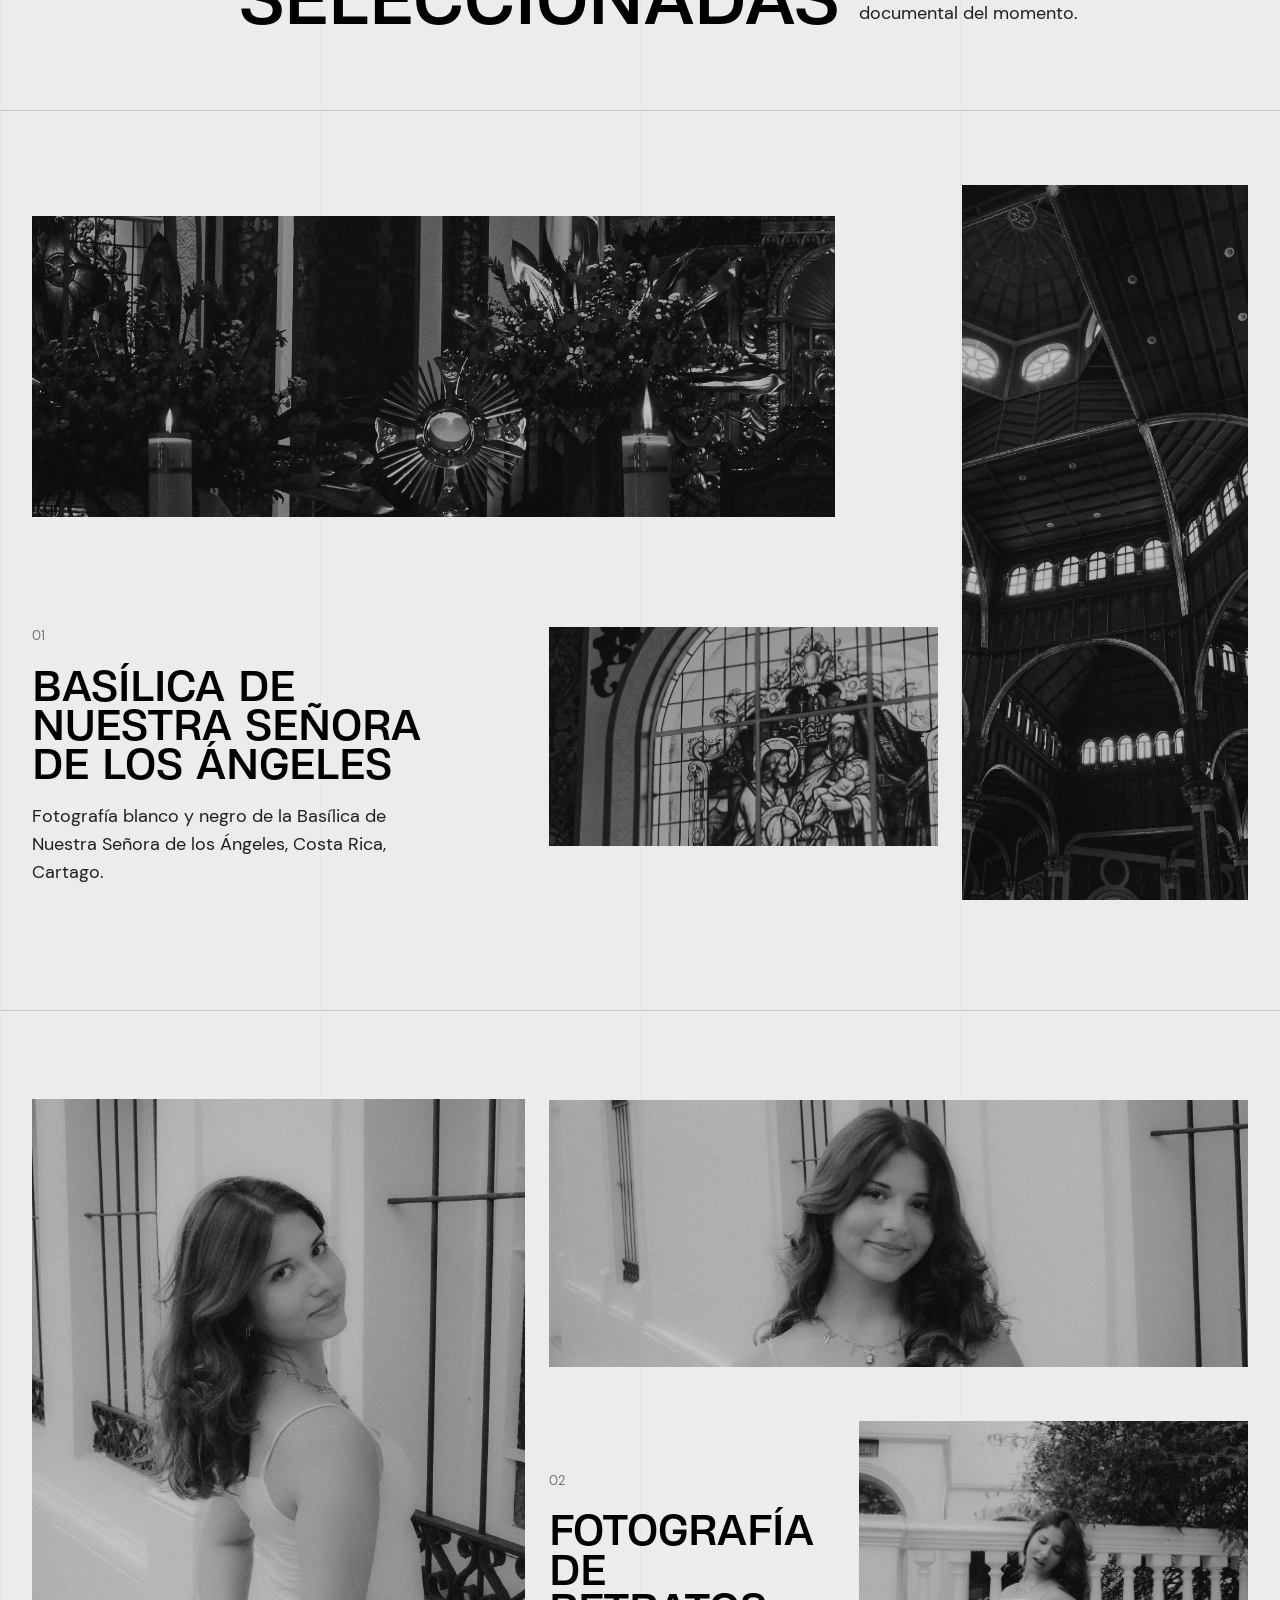
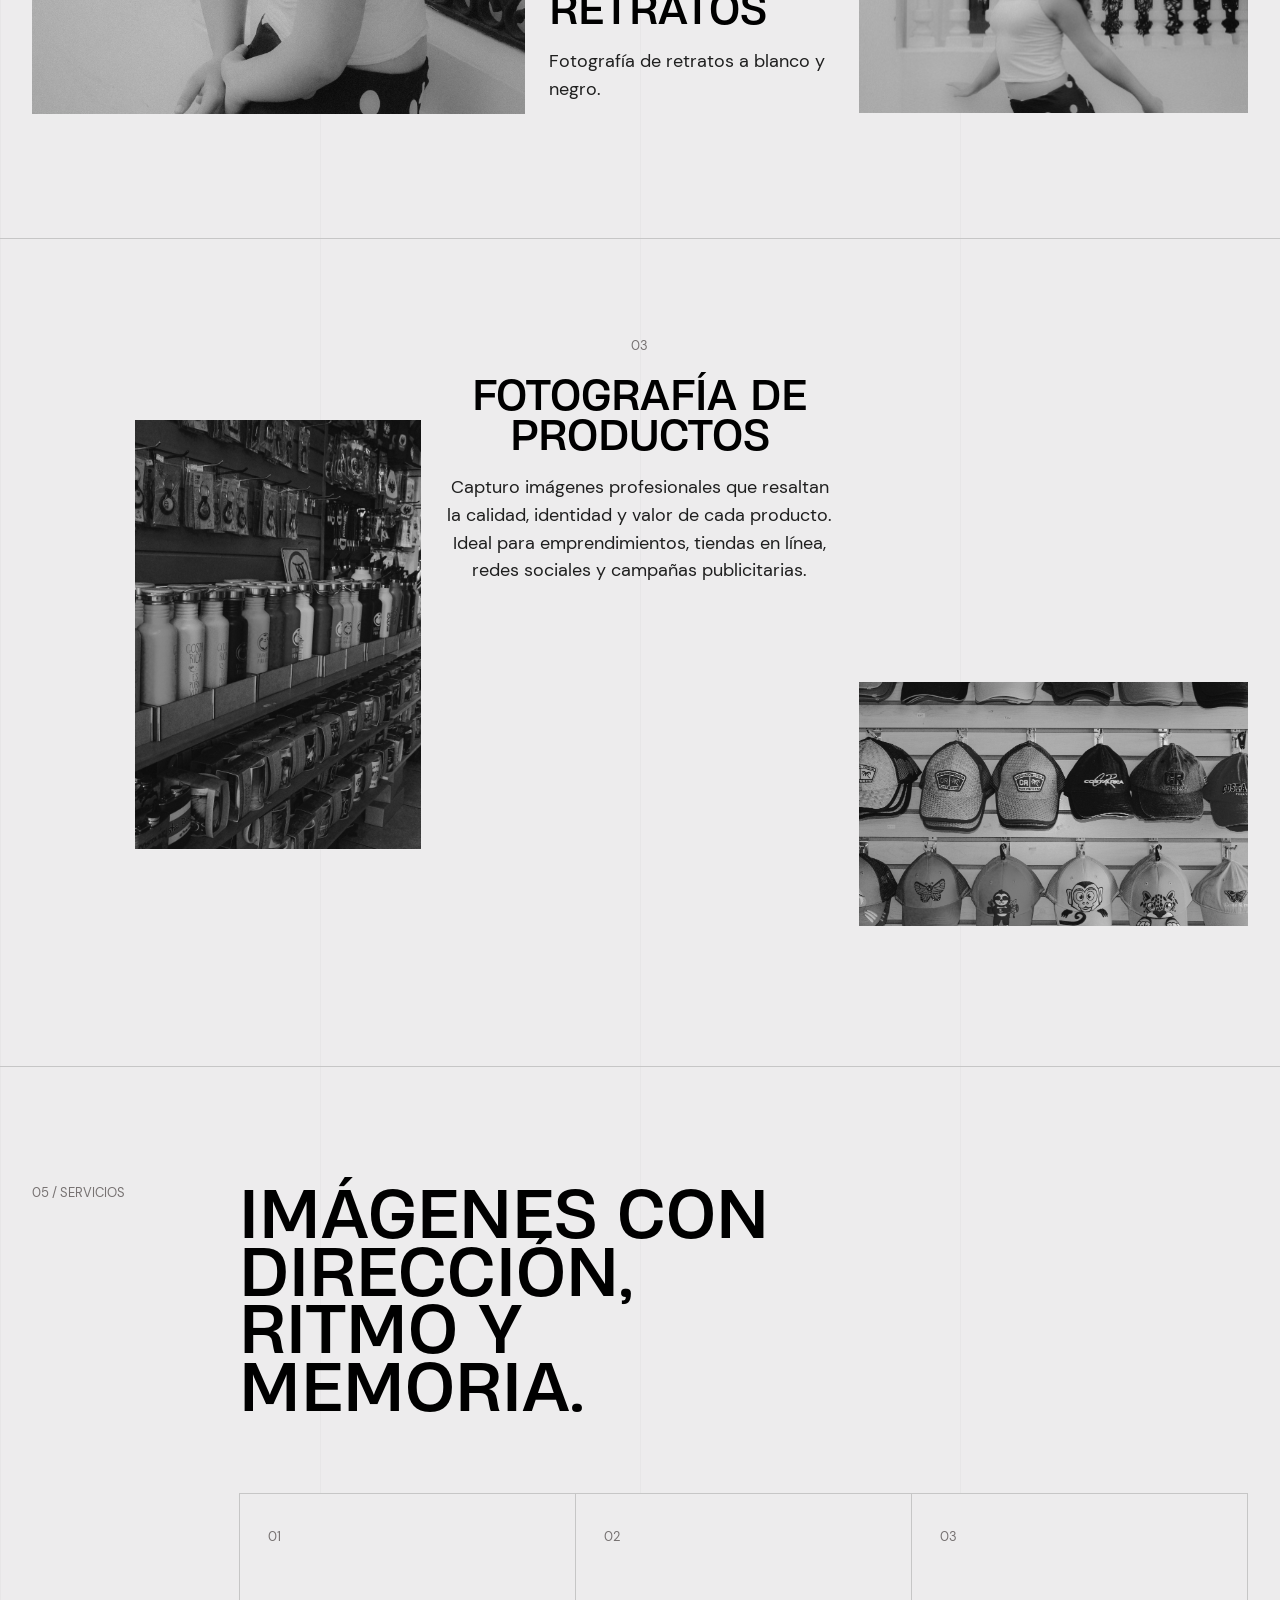
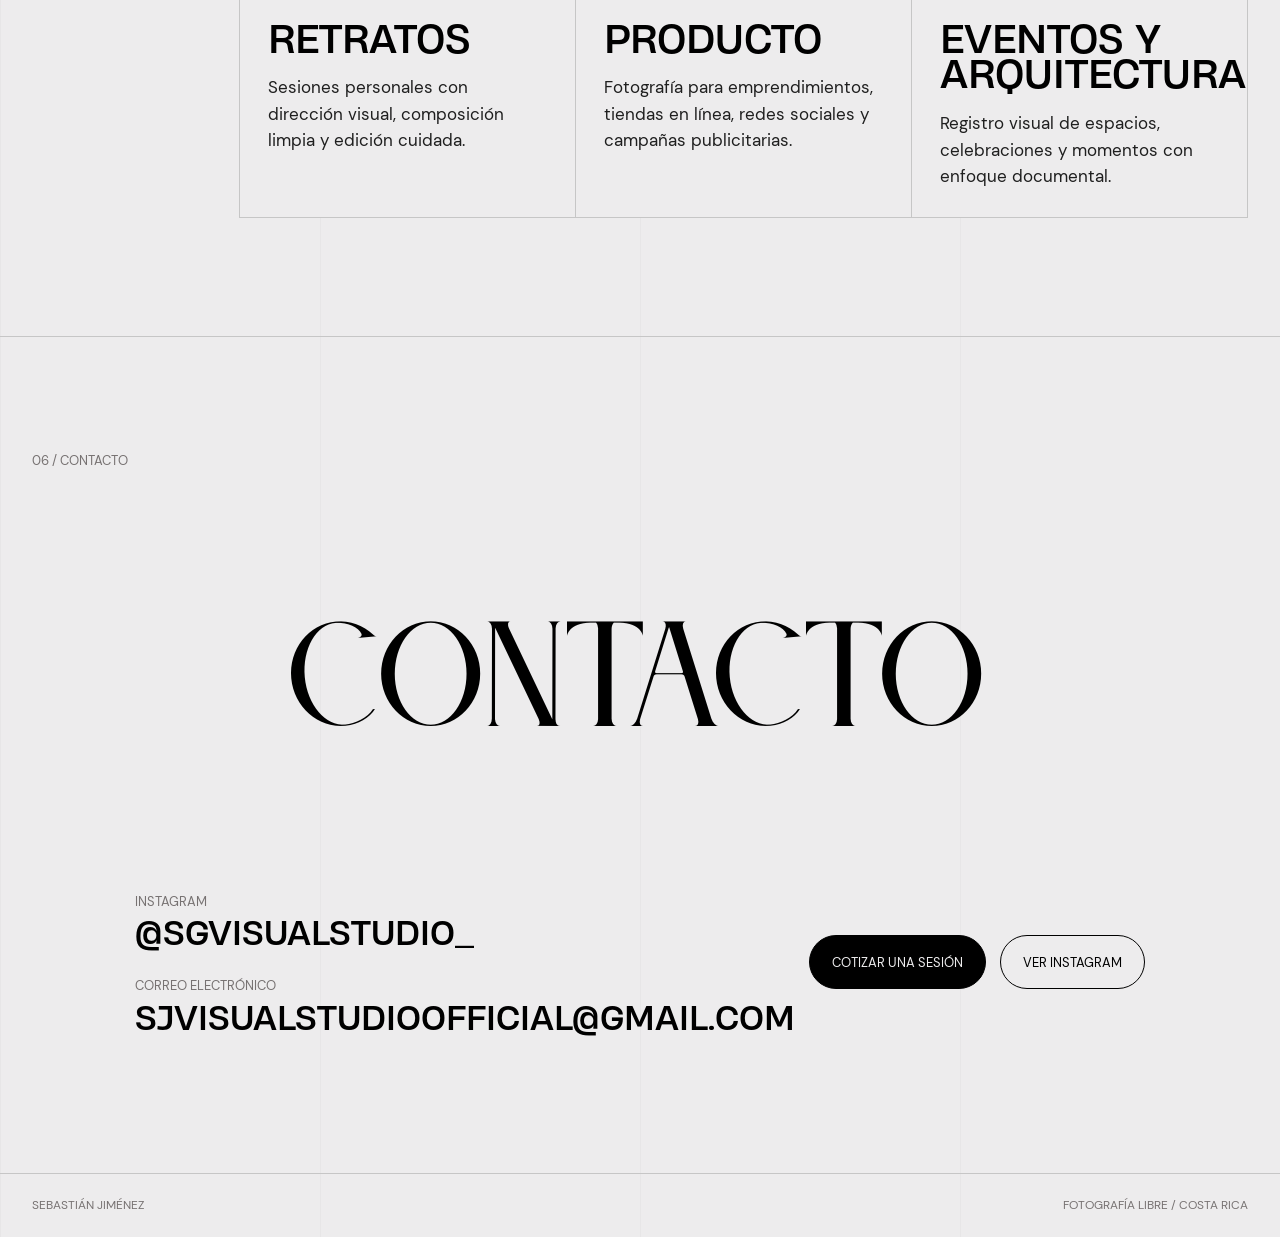
==== commit ad104496: "Mejorar collage y acomodo responsive" ====
--- a/html.html
+++ b/html.html
@@ -20,6 +20,7 @@
     </a>
 
     <nav class="main-nav" aria-label="Navegacion principal">
+      <a href="#fotos">Fotos</a>
       <a href="#portafolio">Portafolio</a>
       <a href="#servicios">Servicios</a>
       <a href="#sobre-mi">Sobre mí</a>
@@ -78,8 +79,60 @@
       </div>
     </section>
 
+    <section class="photos section-grid" id="fotos" aria-labelledby="photos-title">
+      <p class="section-kicker reveal">01 / Fotos</p>
+      <div class="photos-heading reveal">
+        <h2 id="photos-title">Fotos</h2>
+        <p>Un pasaje visual con las fotografías de la página original, reorganizadas como collage editorial para mostrar la serie completa con ritmo, aire y coherencia.</p>
+      </div>
+      <div class="photo-collage" aria-label="Collage de fotografías de Sebastián Jiménez">
+        <figure class="photo-card photo-card-tall reveal magnetic">
+          <img src="assets/media/MAHMUy6PHkI.jpg" alt="Retrato de niña en exterior" width="1600" height="2400" loading="lazy">
+        </figure>
+        <figure class="photo-card photo-card-tall reveal magnetic">
+          <img src="assets/media/MAHLGosBZDU.jpg" alt="Retrato de dos mujeres sonriendo" width="1600" height="2400" loading="lazy">
+        </figure>
+        <figure class="photo-card photo-card-tall reveal magnetic">
+          <img src="assets/media/MAHMUsHbHyA.jpg" alt="Retrato de Sebastián Jiménez" width="1024" height="1536" loading="lazy">
+        </figure>
+        <figure class="photo-card photo-card-wide reveal magnetic">
+          <img src="assets/media/MAHMUjFQFmQ.jpg" alt="Interior de basílica" width="1600" height="2400" loading="lazy">
+        </figure>
+        <figure class="photo-card photo-card-tall reveal magnetic">
+          <img src="assets/media/MAHL6J9PVYI.jpg" alt="Techo de basílica" width="1600" height="2400" loading="lazy">
+        </figure>
+        <figure class="photo-card photo-card-wide reveal magnetic">
+          <img src="assets/media/MAHL6HLJ4TI.jpg" alt="Detalle de vitral religioso" width="1599" height="2399" loading="lazy">
+        </figure>
+        <figure class="photo-card photo-card-tall reveal magnetic">
+          <img src="assets/media/MAHMUoQldHg.jpg" alt="Producto Pura Vida Mae" width="1600" height="2400" loading="lazy">
+        </figure>
+        <figure class="photo-card photo-card-wide reveal magnetic">
+          <img src="assets/media/MAHMUgu9PHs.jpg" alt="Retrato horizontal en blanco y negro" width="2400" height="1600" loading="lazy">
+        </figure>
+        <figure class="photo-card photo-card-tall reveal magnetic">
+          <img src="assets/media/MAHMUi7J1cg.jpg" alt="Retrato femenino" width="1600" height="2400" loading="lazy">
+        </figure>
+        <figure class="photo-card photo-card-tall reveal magnetic">
+          <img src="assets/media/MAHMUlPc8yc.jpg" alt="Retrato de cuerpo completo" width="1600" height="2400" loading="lazy">
+        </figure>
+        <figure class="photo-card photo-card-tall reveal magnetic">
+          <img src="assets/media/MAHL6Dea_iE.jpg" alt="Productos en tienda" width="1600" height="2400" loading="lazy">
+        </figure>
+        <figure class="photo-card photo-card-wide reveal magnetic">
+          <img src="assets/media/MAHL6GfdABs.jpg" alt="Gorras exhibidas" width="2400" height="1600" loading="lazy">
+        </figure>
+        <figure class="photo-card photo-card-tall reveal magnetic">
+          <img src="assets/media/MAHMUjs_VTU.jpg" alt="Retrato documental" width="1600" height="2400" loading="lazy">
+        </figure>
+        <figure class="photo-card photo-card-wide reveal magnetic">
+          <img src="assets/media/MAHMUieyfs4.jpg" alt="Fotografía horizontal documental" width="2400" height="1600" loading="lazy">
+        </figure>
+      </div>
+    </section>
+
     <section class="about section-grid" id="sobre-mi" aria-labelledby="about-title">
-      <div class="section-kicker reveal">01 / Sobre mí</div>
+      <div class="section-kicker reveal">02 / Sobre mí</div>
       <div class="about-copy reveal">
         <h2 id="about-title">Quién soy</h2>
         <p>Soy un fotógrafo de 21 años, originario de Santa Ana, Costa Rica.</p>
@@ -93,7 +146,7 @@
     </section>
 
     <section class="quote-section section-grid" aria-labelledby="quote-title">
-      <p class="section-kicker reveal">02 / Mirada</p>
+      <p class="section-kicker reveal">03 / Mirada</p>
       <h2 id="quote-title" class="quote reveal">"Hacer una toma, congelar un momento, revela lo rica que puede ser la realidad".</h2>
       <figure class="quote-image reveal magnetic">
         <img src="assets/media/MAHMUoQldHg.jpg" alt="Fotografía de producto con texto Pura Vida Mae" width="1600" height="2400" loading="lazy">
@@ -102,7 +155,7 @@
 
     <section class="portfolio" id="portafolio" aria-labelledby="portfolio-title">
       <div class="portfolio-header section-grid">
-        <p class="section-kicker reveal">03 / Portafolio</p>
+        <p class="section-kicker reveal">04 / Portafolio</p>
         <h2 id="portfolio-title" class="reveal">Series seleccionadas</h2>
         <p class="portfolio-intro reveal">Una selección de imágenes en blanco y negro construidas desde el gesto, la luz y el valor documental del momento.</p>
       </div>
@@ -157,7 +210,7 @@
     </section>
 
     <section class="services section-grid" aria-labelledby="services-title">
-      <p class="section-kicker reveal">04 / Servicios</p>
+      <p class="section-kicker reveal">05 / Servicios</p>
       <h2 id="services-title" class="reveal">Imágenes con dirección, ritmo y memoria.</h2>
       <div class="service-list">
         <article class="service-item reveal">
@@ -179,7 +232,7 @@
     </section>
 
     <section class="contact section-grid" id="contacto" aria-labelledby="contact-title">
-      <p class="section-kicker reveal">05 / Contacto</p>
+      <p class="section-kicker reveal">06 / Contacto</p>
       <h2 id="contact-title" class="contact-title reveal">Contacto</h2>
       <div class="contact-panel reveal">
         <div>
--- a/css.css
+++ b/css.css
@@ -267,6 +267,7 @@
 
 .hero-title,
 .about h2,
+.photos-heading h2,
 .portfolio-header h2,
 .services h2 {
   margin: 0;
@@ -420,6 +421,83 @@
   white-space: nowrap;
 }
 
+.photos {
+  padding-top: 116px;
+  padding-bottom: 116px;
+  align-items: start;
+  border-bottom: 1px solid var(--line);
+}
+
+.photos .section-kicker {
+  grid-column: 1 / 3;
+  position: sticky;
+  top: calc(var(--header-h) + 28px);
+}
+
+.photos-heading {
+  grid-column: 3 / 10;
+  margin-bottom: 36px;
+}
+
+.photos-heading h2 {
+  font-size: 6.4rem;
+}
+
+.photos-heading p {
+  max-width: 680px;
+  margin: 24px 0 0;
+  color: var(--ink-soft);
+  font-size: 18px;
+}
+
+.photo-collage {
+  grid-column: 3 / 13;
+  columns: 4 220px;
+  column-gap: 18px;
+}
+
+.photo-card {
+  position: relative;
+  margin: 0;
+  display: block;
+  margin-bottom: 18px;
+  break-inside: avoid;
+  overflow: hidden;
+  background: #dedcdd;
+  border: 1px solid rgba(0, 0, 0, .12);
+}
+
+.photo-card::after {
+  content: "";
+  position: absolute;
+  inset: 0;
+  border: 10px solid var(--paper);
+  pointer-events: none;
+  opacity: .85;
+}
+
+.photo-card img {
+  width: 100%;
+  height: auto;
+  object-fit: contain;
+  filter: grayscale(1) contrast(1.07) brightness(.94);
+  transform: scale(1);
+  transition: filter .9s var(--ease), transform 1.1s var(--ease);
+}
+
+.photo-card:hover img {
+  filter: grayscale(0) contrast(1.02) brightness(.98);
+  transform: scale(1.025) translate3d(var(--mx, 0), var(--my, 0), 0);
+}
+
+.photo-card-tall {
+  aspect-ratio: auto;
+}
+
+.photo-card-wide {
+  aspect-ratio: auto;
+}
+
 .about {
   min-height: 100svh;
   padding-top: 118px;
@@ -521,7 +599,7 @@
 
 .project {
   position: relative;
-  min-height: 100svh;
+  min-height: clamp(680px, 92svh, 860px);
   padding-top: 92px;
   padding-bottom: 92px;
   align-items: center;
@@ -561,7 +639,8 @@
 .basilica-tall {
   grid-column: 10 / 13;
   grid-row: 1 / 3;
-  min-height: 680px;
+  aspect-ratio: 2 / 5;
+  min-height: 0;
 }
 
 .basilica-detail {
@@ -578,7 +657,8 @@
 .portrait-main {
   grid-column: 1 / 6;
   grid-row: 1 / 3;
-  min-height: 690px;
+  aspect-ratio: 4 / 5;
+  min-height: 0;
 }
 
 .portrait-wide {
@@ -603,7 +683,8 @@
 .product-main {
   grid-column: 2 / 5;
   grid-row: 1 / 3;
-  min-height: 680px;
+  aspect-ratio: 2 / 3;
+  min-height: 0;
 }
 
 .product-wide {
@@ -813,6 +894,7 @@
   }
 
   .quote,
+  .photos-heading h2,
   .portfolio-header h2,
   .services h2 {
     font-size: 3.4rem;
@@ -846,6 +928,9 @@
   .about .section-kicker,
   .about-copy,
   .about-image,
+  .photos .section-kicker,
+  .photos-heading,
+  .photo-collage,
   .quote-section .section-kicker,
   .quote,
   .quote-image,
@@ -881,6 +966,7 @@
   }
 
   .about,
+  .photos,
   .quote-section,
   .portfolio-header,
   .services,
@@ -898,9 +984,25 @@
     font-size: 3.35rem;
   }
 
+  .photos .section-kicker {
+    position: static;
+  }
+
+  .photos-heading h2 {
+    font-size: 5.1rem;
+  }
+
+  .photo-collage {
+    columns: 3 180px;
+    column-gap: 14px;
+  }
+
   .project {
     grid-template-columns: repeat(6, minmax(0, 1fr));
     min-height: auto;
+    padding-top: 72px;
+    padding-bottom: 72px;
+    row-gap: 18px;
   }
 
   .project-basilica .project-copy,
@@ -918,10 +1020,82 @@
     grid-row: auto;
   }
 
+  .basilica-wide,
+  .portrait-wide,
+  .product-wide,
+  .basilica-detail {
+    aspect-ratio: 16 / 10;
+  }
+
   .basilica-tall,
   .portrait-main,
+  .portrait-secondary,
   .product-main {
-    min-height: 620px;
+    min-height: 0;
+    aspect-ratio: 4 / 5;
+  }
+
+  .project-basilica .project-copy {
+    grid-column: 1 / 4;
+    grid-row: 1;
+  }
+
+  .basilica-wide {
+    grid-column: 1 / -1;
+    grid-row: 2;
+    aspect-ratio: 16 / 7;
+  }
+
+  .basilica-tall {
+    grid-column: 1 / 4;
+    grid-row: 3;
+    aspect-ratio: 3 / 4;
+  }
+
+  .basilica-detail {
+    grid-column: 4 / -1;
+    grid-row: 3;
+    aspect-ratio: 3 / 4;
+  }
+
+  .project-portraits .project-copy {
+    grid-column: 1 / 3;
+    grid-row: 1;
+  }
+
+  .portrait-wide {
+    grid-column: 3 / -1;
+    grid-row: 1;
+    aspect-ratio: 16 / 7;
+  }
+
+  .portrait-main {
+    grid-column: 1 / 4;
+    grid-row: 2;
+    aspect-ratio: 3 / 4;
+  }
+
+  .portrait-secondary {
+    grid-column: 4 / -1;
+    grid-row: 2;
+    aspect-ratio: 3 / 4;
+  }
+
+  .project-products .product-copy {
+    grid-column: 1 / 4;
+    grid-row: 1;
+  }
+
+  .product-main {
+    grid-column: 1 / 4;
+    grid-row: 2;
+    aspect-ratio: 3 / 4;
+  }
+
+  .product-wide {
+    grid-column: 4 / -1;
+    grid-row: 2;
+    aspect-ratio: 3 / 4;
   }
 
   .project-products .product-copy {
@@ -994,6 +1168,7 @@
   }
 
   .about-copy h2,
+  .photos-heading h2,
   .quote,
   .portfolio-header h2,
   .services h2 {
@@ -1001,6 +1176,7 @@
   }
 
   .about-copy p,
+  .photos-heading p,
   .project-copy p,
   .portfolio-intro {
     font-size: 16px;
@@ -1014,9 +1190,41 @@
   .quote-image,
   .basilica-tall,
   .portrait-main,
+  .portrait-secondary,
   .product-main {
     min-height: auto;
     aspect-ratio: 4 / 5;
+  }
+
+  .project-basilica .project-copy,
+  .basilica-wide,
+  .basilica-tall,
+  .basilica-detail,
+  .project-portraits .project-copy,
+  .portrait-main,
+  .portrait-wide,
+  .portrait-secondary,
+  .project-products .product-copy,
+  .product-main,
+  .product-wide {
+    grid-column: 1 / -1;
+    grid-row: auto;
+  }
+
+  .basilica-wide,
+  .portrait-wide,
+  .product-wide,
+  .basilica-detail {
+    aspect-ratio: 4 / 5;
+  }
+
+  .photo-collage {
+    columns: 2 130px;
+    column-gap: 12px;
+  }
+
+  .photo-card::after {
+    border-width: 8px;
   }
 
   .project-copy h3,
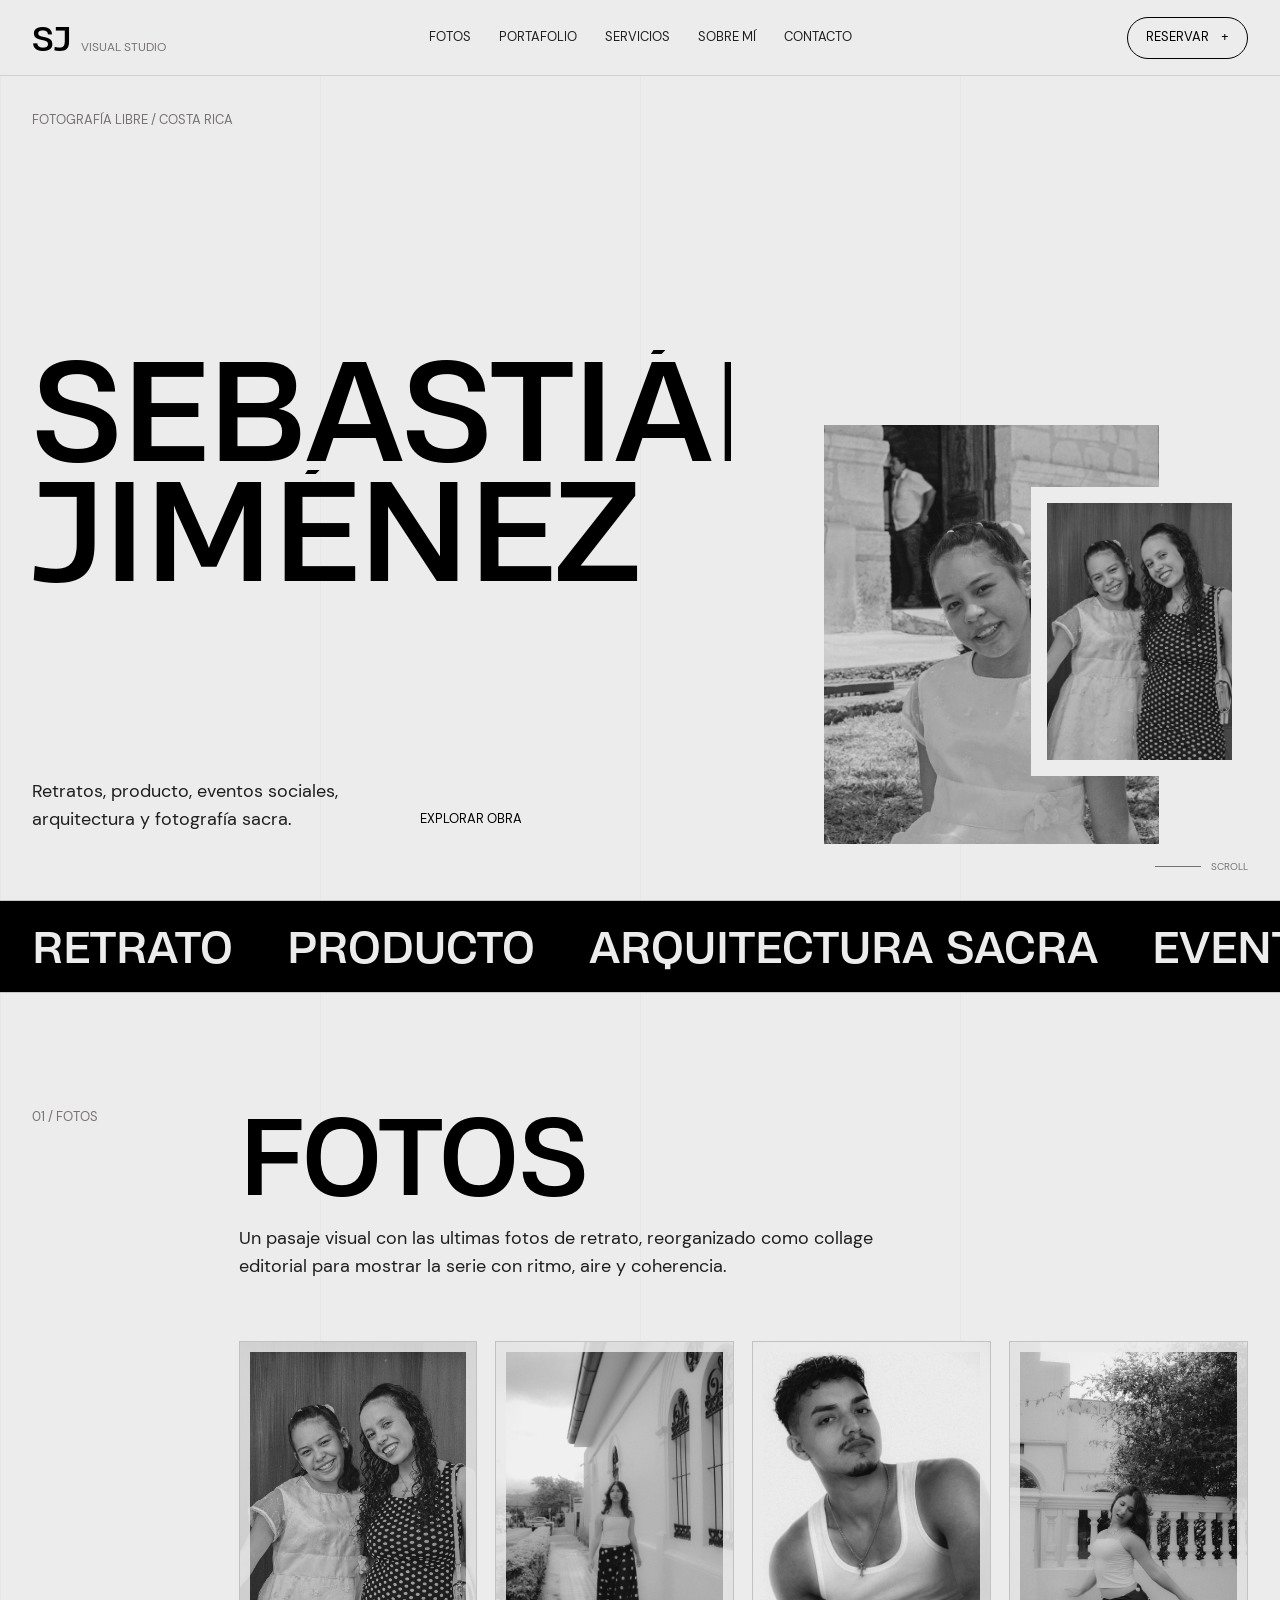
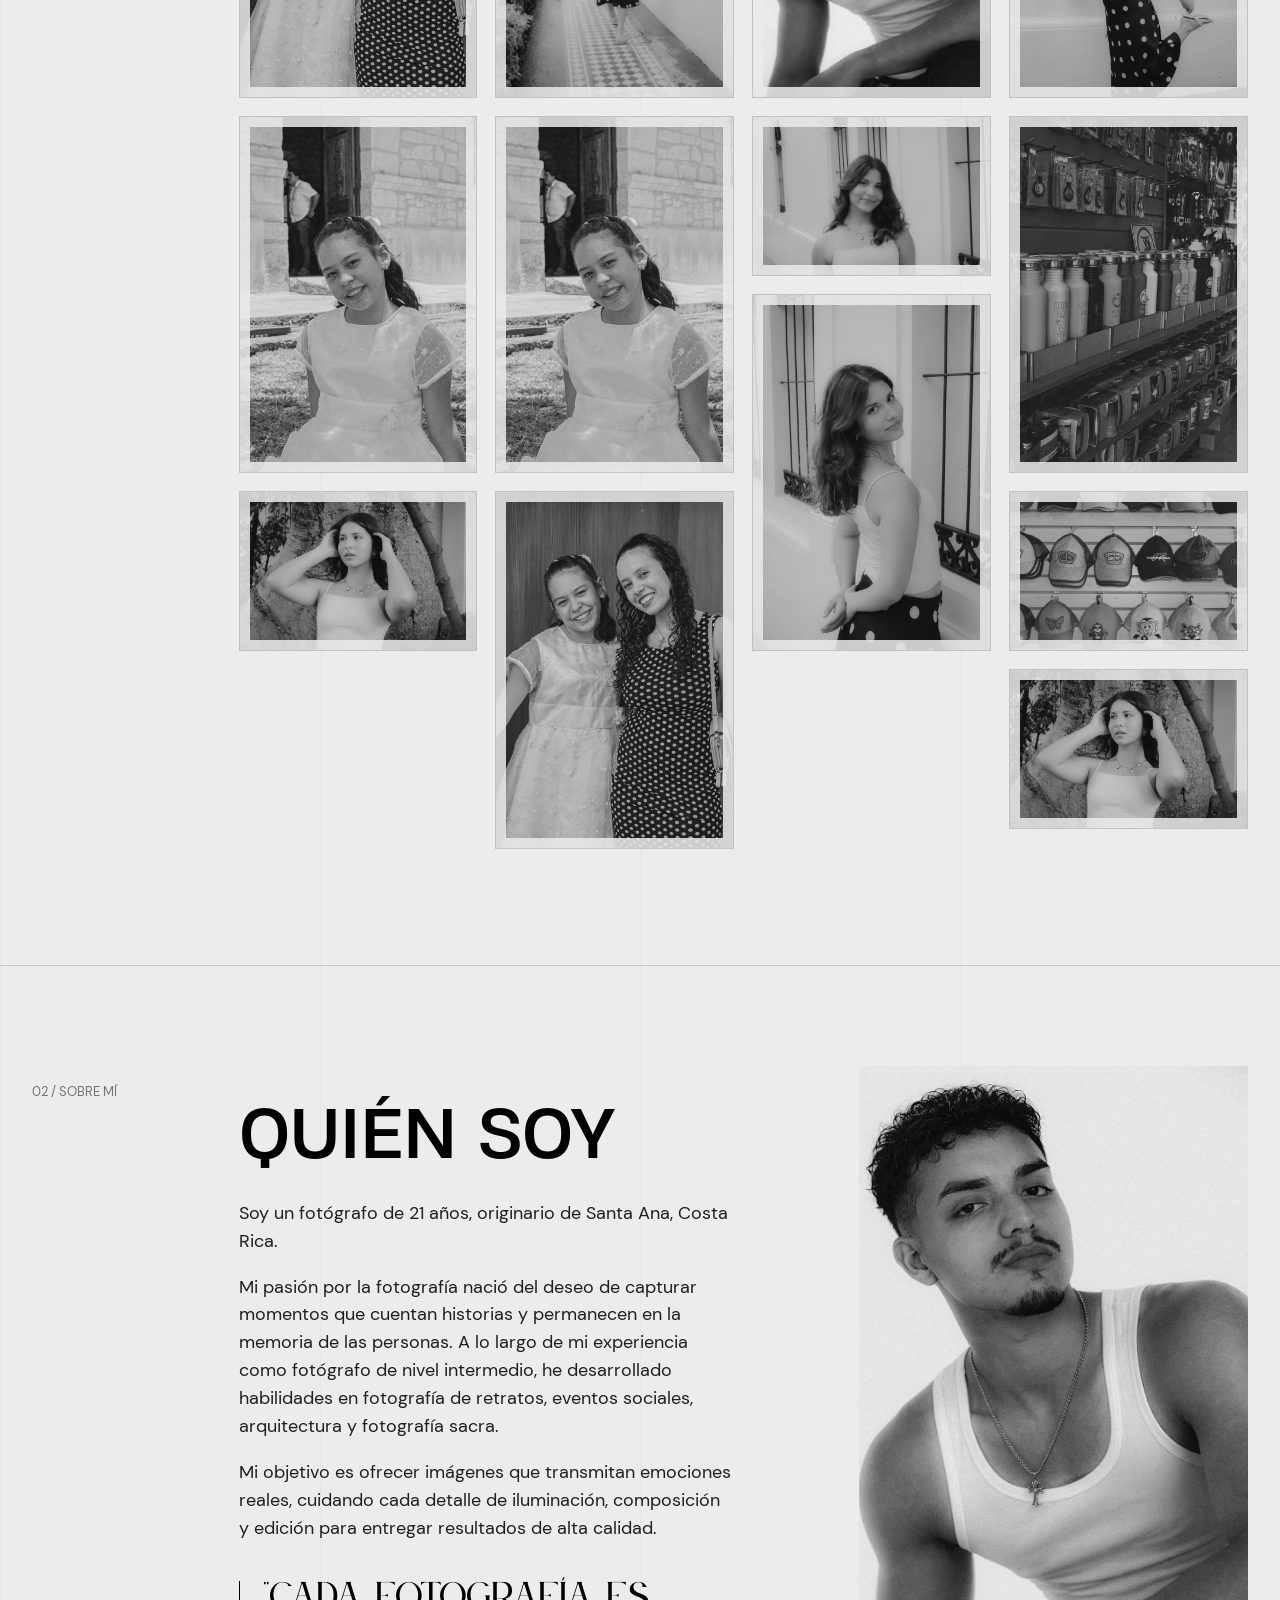
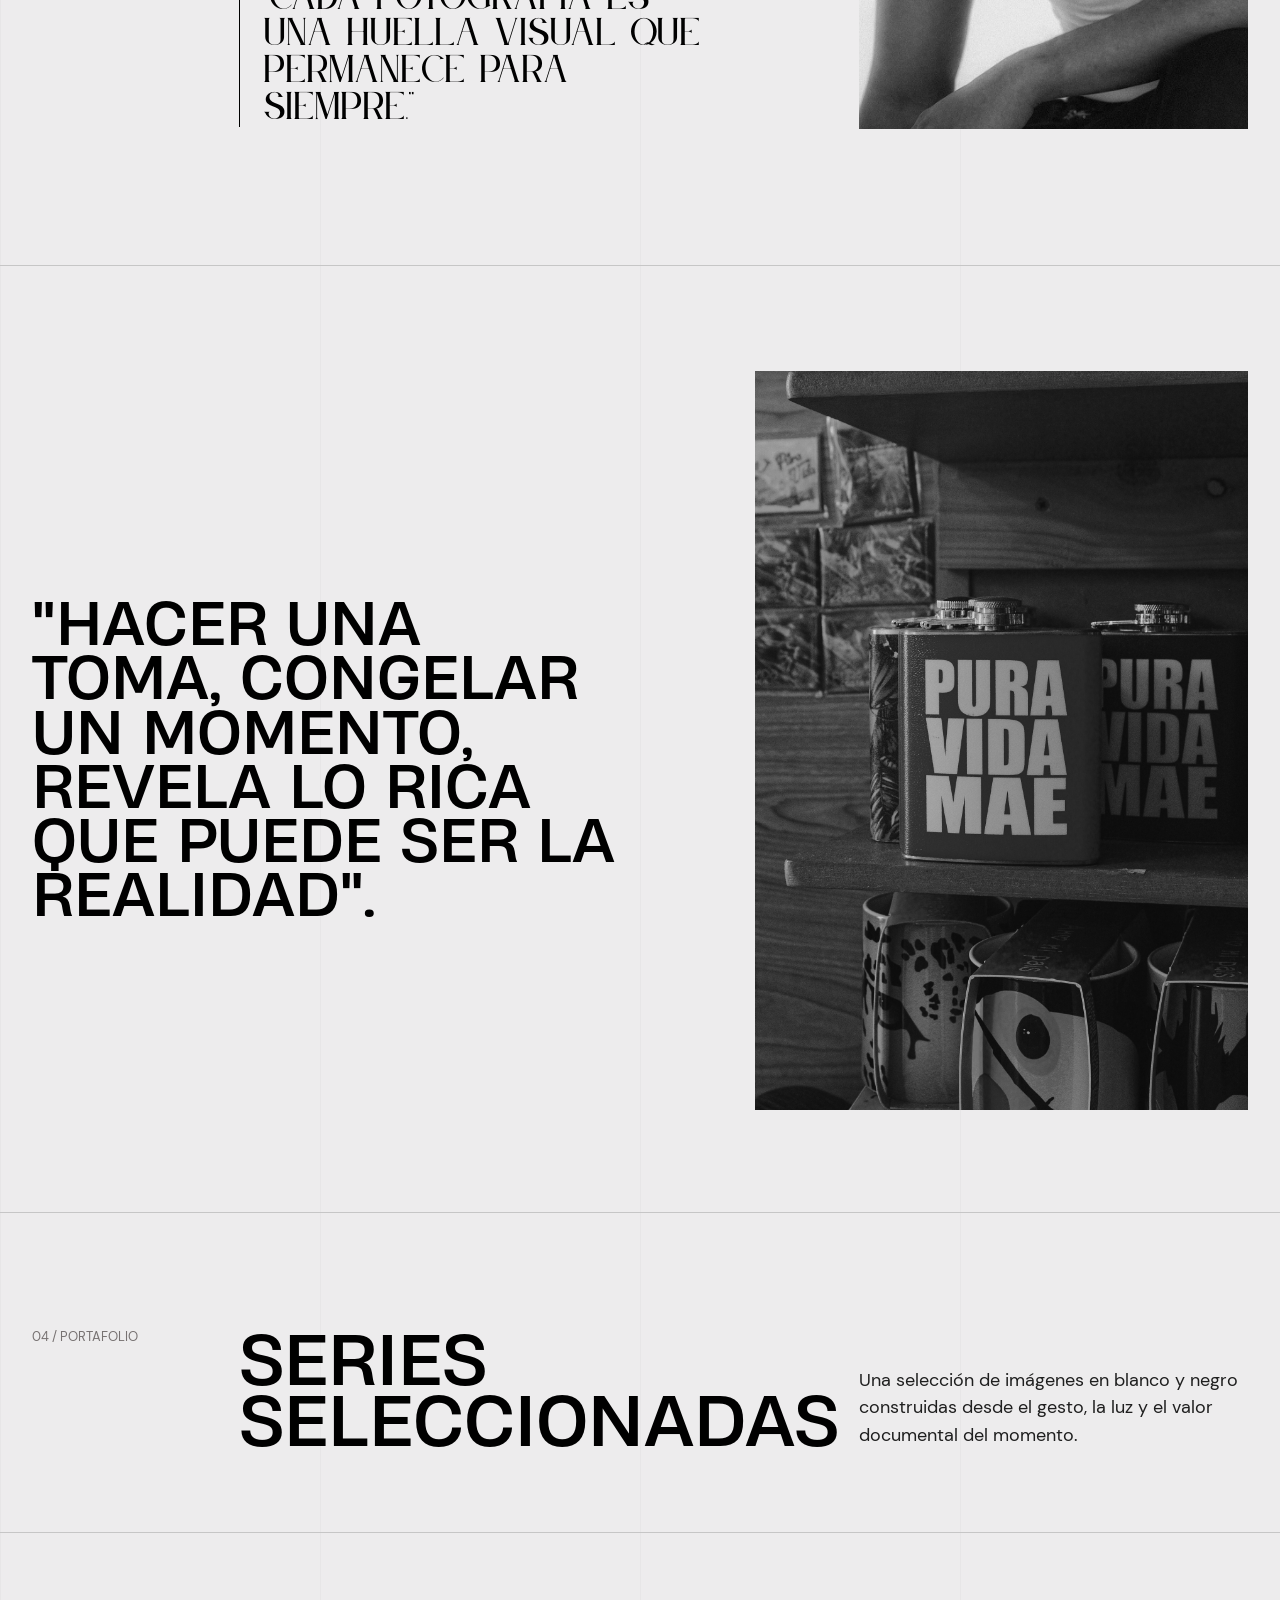
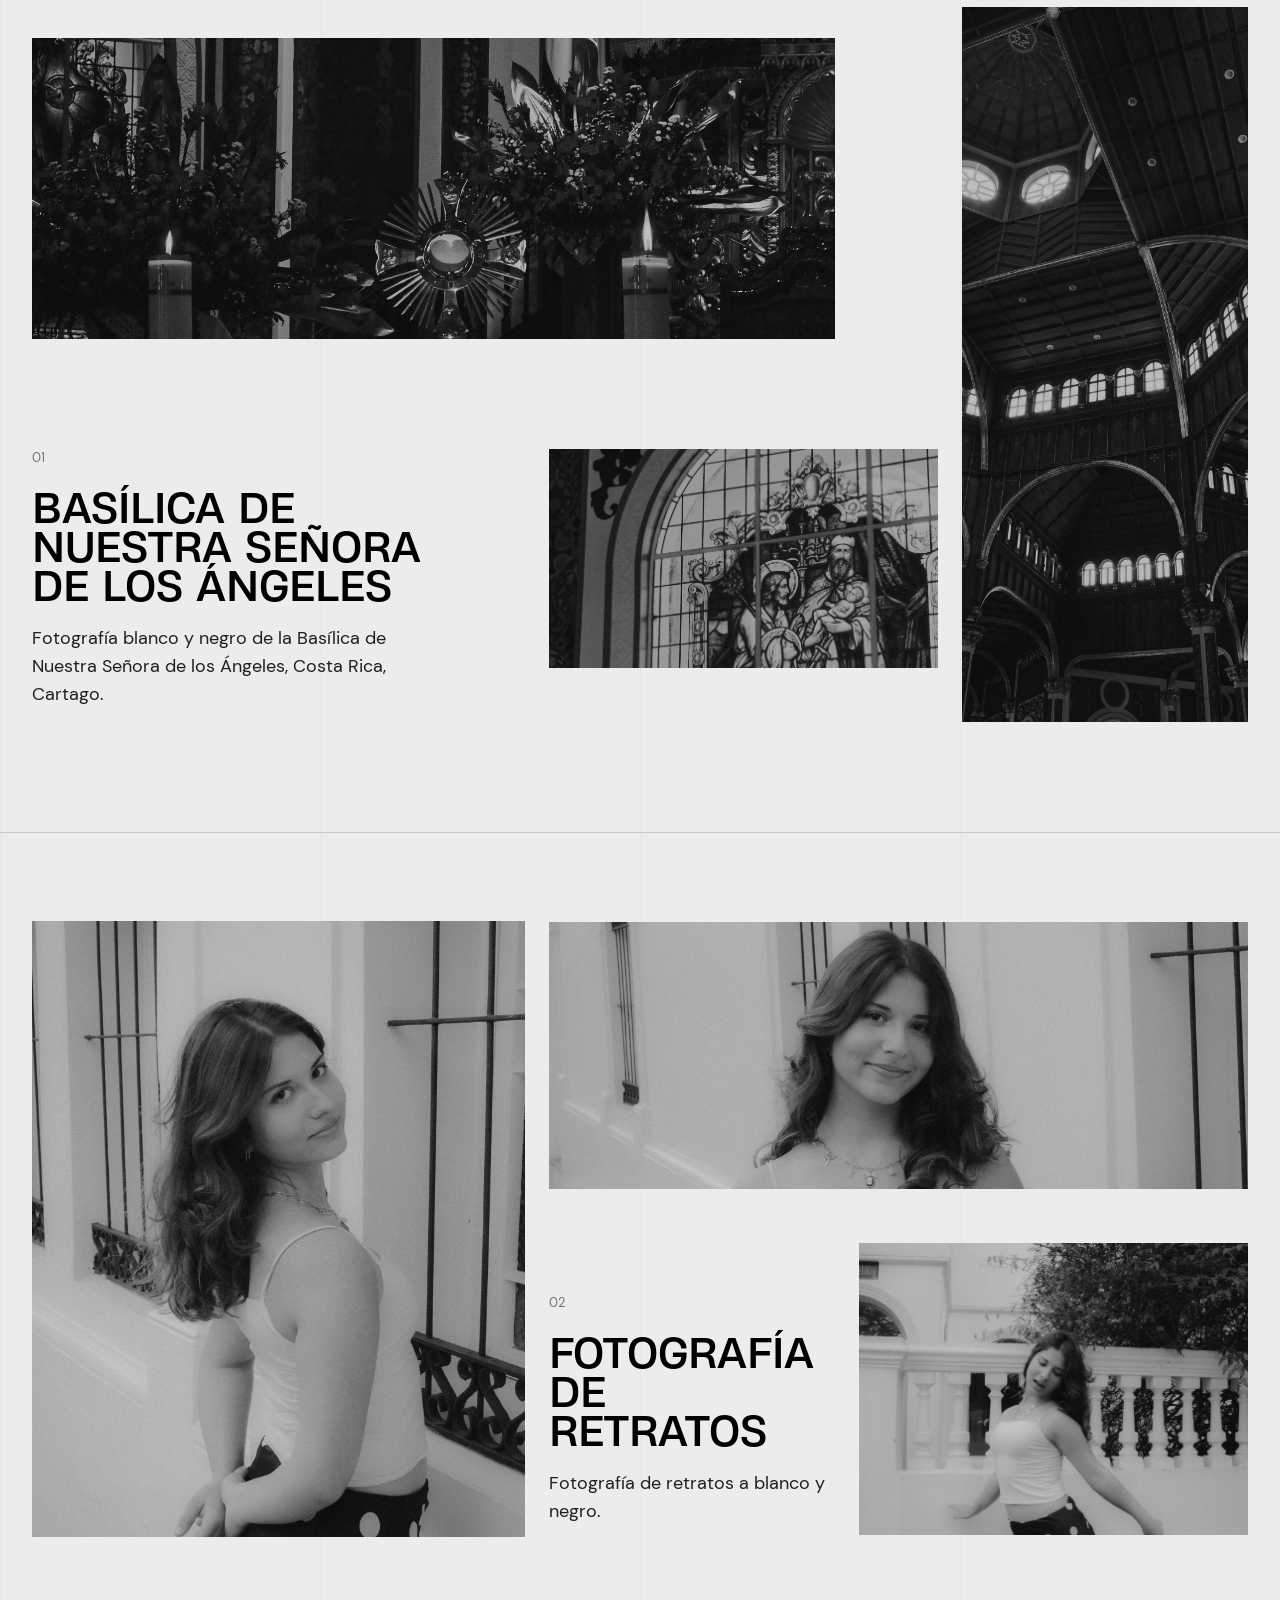
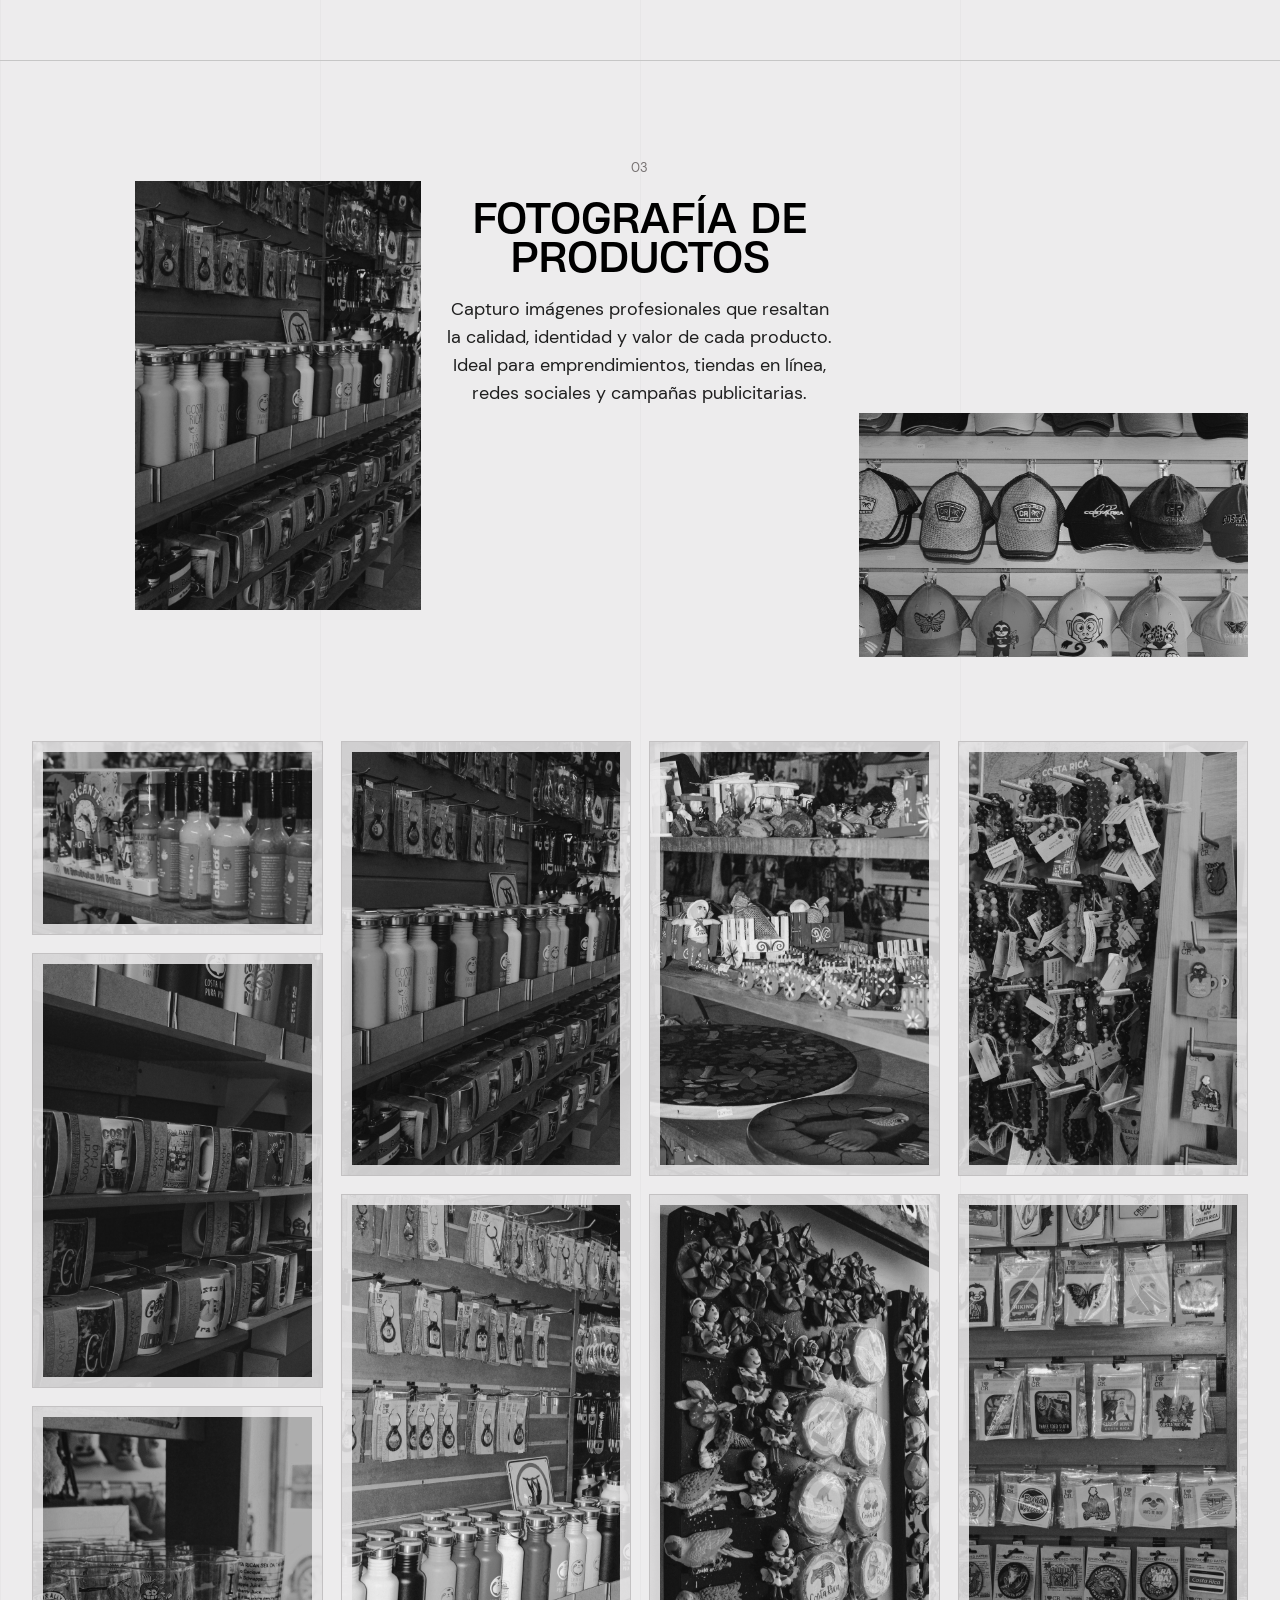
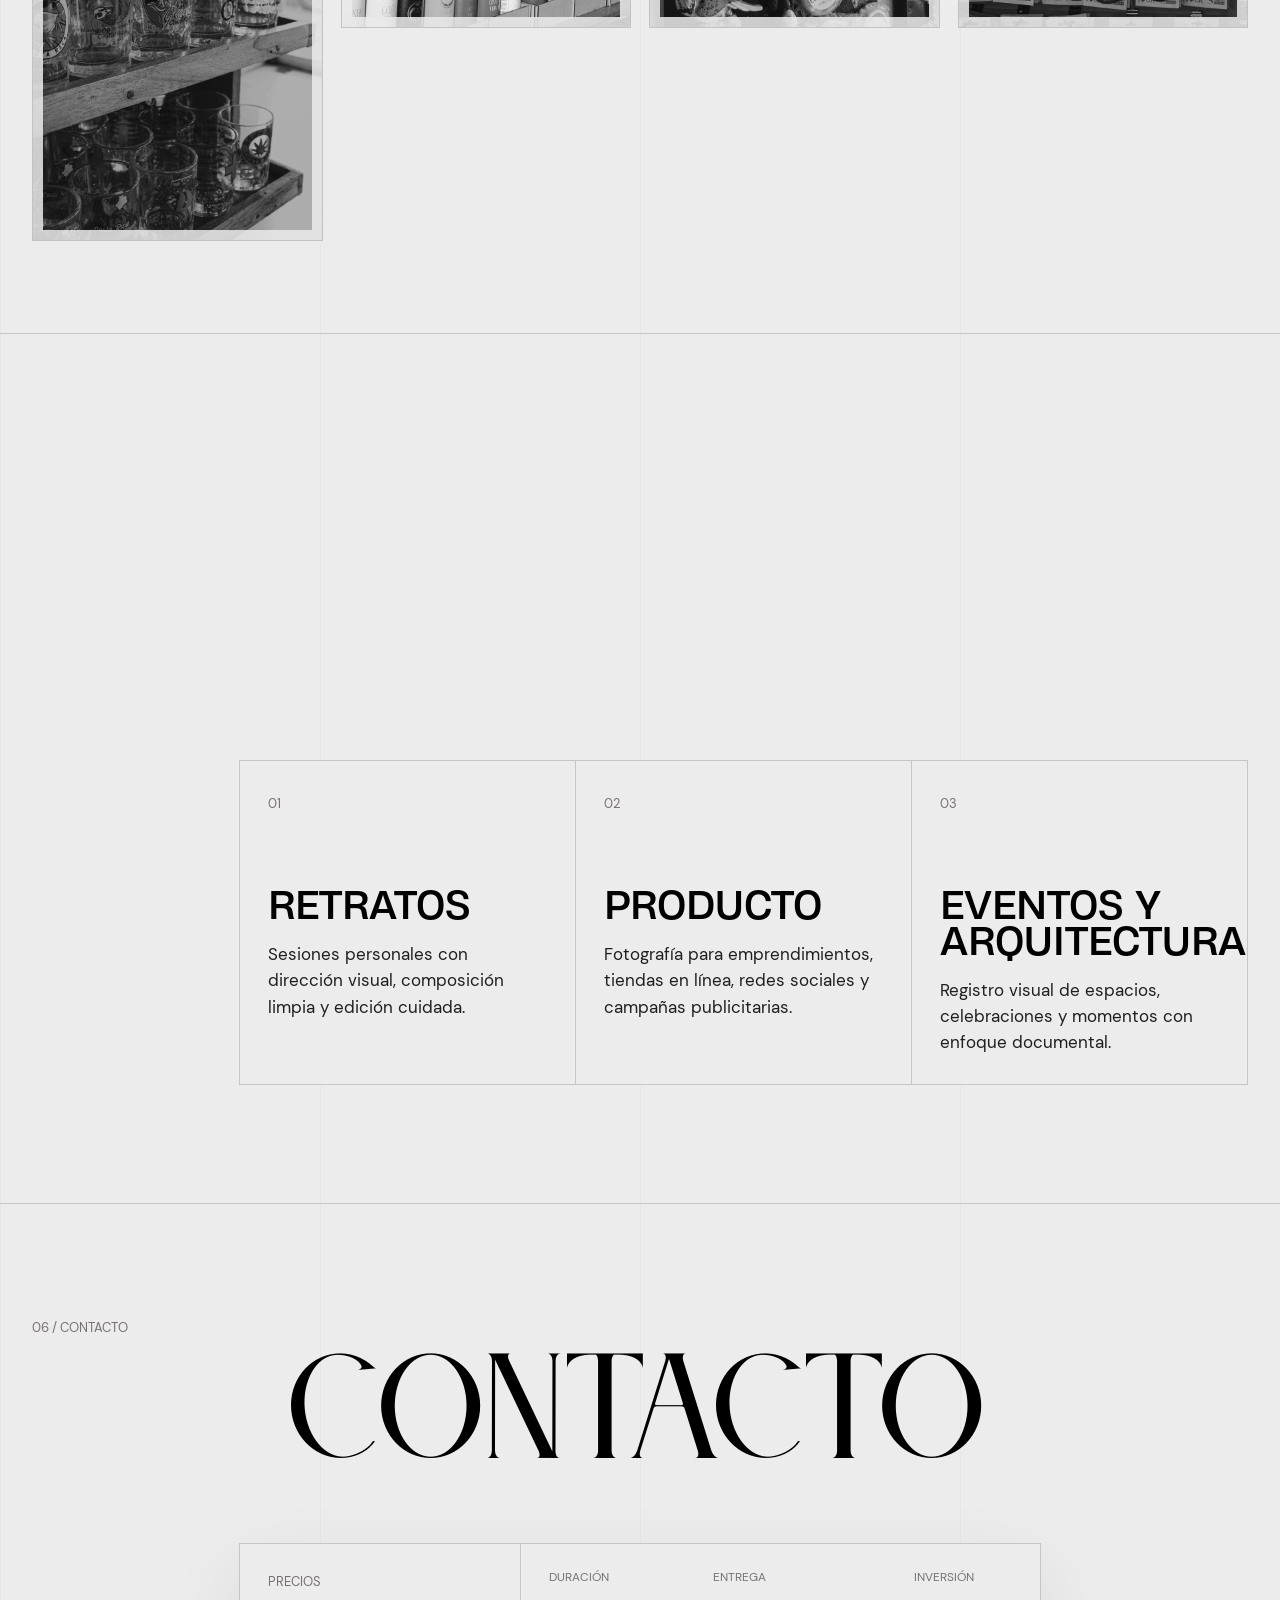
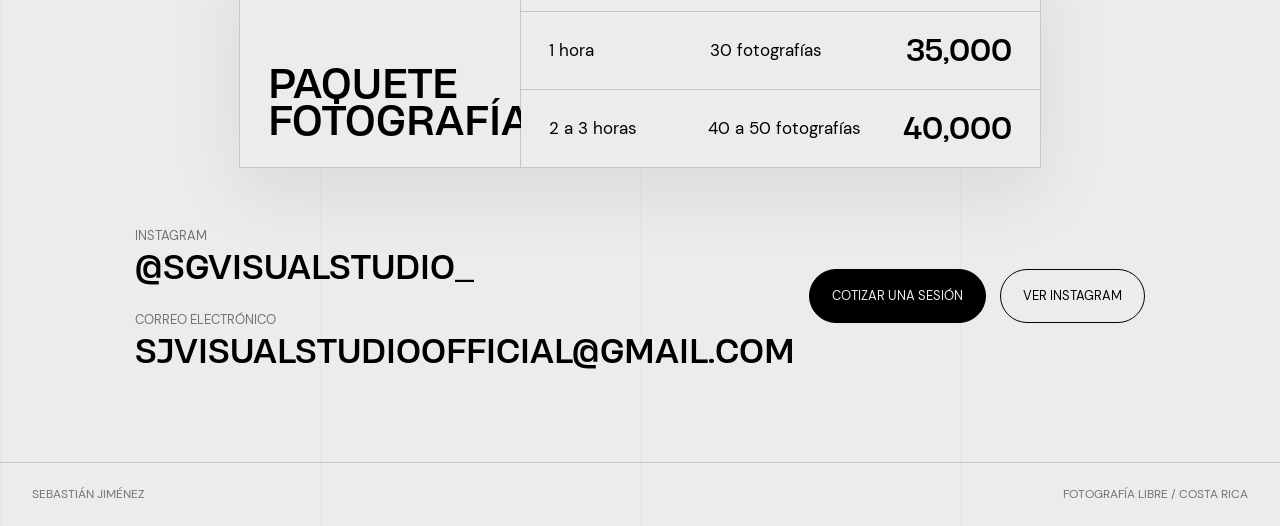
==== commit 9ffcc68d: "Agregar fotos nuevas y precios" ====
--- a/html.html
+++ b/html.html
@@ -83,10 +83,22 @@
       <p class="section-kicker reveal">01 / Fotos</p>
       <div class="photos-heading reveal">
         <h2 id="photos-title">Fotos</h2>
-        <p>Un pasaje visual con las fotografías de la página original, reorganizadas como collage editorial para mostrar la serie completa con ritmo, aire y coherencia.</p>
+        <p>Un pasaje visual con las ultimas fotos de retrato, reorganizado como collage editorial para mostrar la serie con ritmo, aire y coherencia.</p>
       </div>
       <div class="photo-collage" aria-label="Collage de fotografías de Sebastián Jiménez">
         <figure class="photo-card photo-card-tall reveal magnetic">
+          <img src="assets/new/person-01.jpeg" alt="Retrato de dos mujeres sonriendo" width="1600" height="2400" loading="lazy">
+        </figure>
+        <figure class="photo-card photo-card-tall reveal magnetic">
+          <img src="assets/new/person-02.jpeg" alt="Retrato de niña en vestido blanco" width="1600" height="2400" loading="lazy">
+        </figure>
+        <figure class="photo-card photo-card-wide reveal magnetic">
+          <img src="assets/new/person-03.jpeg" alt="Retrato femenino junto a un árbol" width="2400" height="1600" loading="lazy">
+        </figure>
+        <figure class="photo-card photo-card-tall reveal magnetic">
+          <img src="assets/new/person-04.jpeg" alt="Retrato femenino caminando en exterior" width="1600" height="2400" loading="lazy">
+        </figure>
+        <figure class="photo-card photo-card-tall reveal magnetic">
           <img src="assets/media/MAHMUy6PHkI.jpg" alt="Retrato de niña en exterior" width="1600" height="2400" loading="lazy">
         </figure>
         <figure class="photo-card photo-card-tall reveal magnetic">
@@ -94,18 +106,6 @@
         </figure>
         <figure class="photo-card photo-card-tall reveal magnetic">
           <img src="assets/media/MAHMUsHbHyA.jpg" alt="Retrato de Sebastián Jiménez" width="1024" height="1536" loading="lazy">
-        </figure>
-        <figure class="photo-card photo-card-wide reveal magnetic">
-          <img src="assets/media/MAHMUjFQFmQ.jpg" alt="Interior de basílica" width="1600" height="2400" loading="lazy">
-        </figure>
-        <figure class="photo-card photo-card-tall reveal magnetic">
-          <img src="assets/media/MAHL6J9PVYI.jpg" alt="Techo de basílica" width="1600" height="2400" loading="lazy">
-        </figure>
-        <figure class="photo-card photo-card-wide reveal magnetic">
-          <img src="assets/media/MAHL6HLJ4TI.jpg" alt="Detalle de vitral religioso" width="1599" height="2399" loading="lazy">
-        </figure>
-        <figure class="photo-card photo-card-tall reveal magnetic">
-          <img src="assets/media/MAHMUoQldHg.jpg" alt="Producto Pura Vida Mae" width="1600" height="2400" loading="lazy">
         </figure>
         <figure class="photo-card photo-card-wide reveal magnetic">
           <img src="assets/media/MAHMUgu9PHs.jpg" alt="Retrato horizontal en blanco y negro" width="2400" height="1600" loading="lazy">
@@ -117,16 +117,13 @@
           <img src="assets/media/MAHMUlPc8yc.jpg" alt="Retrato de cuerpo completo" width="1600" height="2400" loading="lazy">
         </figure>
         <figure class="photo-card photo-card-tall reveal magnetic">
-          <img src="assets/media/MAHL6Dea_iE.jpg" alt="Productos en tienda" width="1600" height="2400" loading="lazy">
-        </figure>
-        <figure class="photo-card photo-card-wide reveal magnetic">
-          <img src="assets/media/MAHL6GfdABs.jpg" alt="Gorras exhibidas" width="2400" height="1600" loading="lazy">
-        </figure>
-        <figure class="photo-card photo-card-tall reveal magnetic">
           <img src="assets/media/MAHMUjs_VTU.jpg" alt="Retrato documental" width="1600" height="2400" loading="lazy">
         </figure>
         <figure class="photo-card photo-card-wide reveal magnetic">
           <img src="assets/media/MAHMUieyfs4.jpg" alt="Fotografía horizontal documental" width="2400" height="1600" loading="lazy">
+        </figure>
+        <figure class="photo-card photo-card-wide reveal magnetic">
+          <img src="assets/new/person-03.jpeg" alt="Retrato horizontal femenino" width="2400" height="1600" loading="lazy">
         </figure>
       </div>
     </section>
@@ -206,6 +203,38 @@
         <figure class="project-image product-wide magnetic">
           <img src="assets/media/MAHL6GfdABs.jpg" alt="Gorras exhibidas como fotografía de producto" width="2400" height="1600" loading="lazy">
         </figure>
+        <div class="product-gallery" aria-label="Collage de fotografía de productos">
+          <figure class="product-gallery-item product-gallery-wide reveal magnetic">
+            <img src="assets/new/product-01.jpeg" alt="Fotografía de salsas artesanales" width="2400" height="1600" loading="lazy">
+          </figure>
+          <figure class="product-gallery-item reveal magnetic">
+            <img src="assets/new/product-02.jpeg" alt="Tazas de souvenir en exhibición" width="1600" height="2400" loading="lazy">
+          </figure>
+          <figure class="product-gallery-item reveal magnetic">
+            <img src="assets/new/product-03.jpeg" alt="Vasos de souvenir en repisa" width="1600" height="2400" loading="lazy">
+          </figure>
+          <figure class="product-gallery-item reveal magnetic">
+            <img src="assets/new/product-04.jpeg" alt="Botellas y souvenirs en tienda" width="1600" height="2400" loading="lazy">
+          </figure>
+          <figure class="product-gallery-item reveal magnetic">
+            <img src="assets/new/product-05.jpeg" alt="Llaveros y botellas de producto" width="1600" height="2400" loading="lazy">
+          </figure>
+          <figure class="product-gallery-item reveal magnetic">
+            <img src="assets/new/product-06.jpeg" alt="Souvenirs coloridos en estante" width="1600" height="2400" loading="lazy">
+          </figure>
+          <figure class="product-gallery-item reveal magnetic">
+            <img src="assets/new/product-07.jpeg" alt="Imanes artesanales de Costa Rica" width="1600" height="2400" loading="lazy">
+          </figure>
+          <figure class="product-gallery-item reveal magnetic">
+            <img src="assets/new/product-08.jpeg" alt="Pulseras y llaveros artesanales" width="1600" height="2400" loading="lazy">
+          </figure>
+          <figure class="product-gallery-item reveal magnetic">
+            <img src="assets/new/product-09.jpeg" alt="Stickers y parches de souvenir" width="1600" height="2400" loading="lazy">
+          </figure>
+          <figure class="product-gallery-item product-gallery-wide reveal magnetic">
+            <img src="assets/new/product-10.jpeg" alt="Detalle de botellas de salsa" width="2400" height="1600" loading="lazy">
+          </figure>
+        </div>
       </article>
     </section>
 
@@ -234,6 +263,29 @@
     <section class="contact section-grid" id="contacto" aria-labelledby="contact-title">
       <p class="section-kicker reveal">06 / Contacto</p>
       <h2 id="contact-title" class="contact-title reveal">Contacto</h2>
+      <div class="pricing-panel reveal" aria-labelledby="pricing-title">
+        <div class="pricing-head">
+          <span>Precios</span>
+          <h3 id="pricing-title">Paquete fotografía</h3>
+        </div>
+        <div class="pricing-table" role="table" aria-label="Precios de paquetes de fotografía">
+          <div class="pricing-row pricing-row-head" role="row">
+            <span role="columnheader">Duración</span>
+            <span role="columnheader">Entrega</span>
+            <span role="columnheader">Inversión</span>
+          </div>
+          <div class="pricing-row" role="row">
+            <span role="cell">1 hora</span>
+            <span role="cell">30 fotografías</span>
+            <strong role="cell">35,000</strong>
+          </div>
+          <div class="pricing-row" role="row">
+            <span role="cell">2 a 3 horas</span>
+            <span role="cell">40 a 50 fotografías</span>
+            <strong role="cell">40,000</strong>
+          </div>
+        </div>
+      </div>
       <div class="contact-panel reveal">
         <div>
           <span>Instagram</span>
--- a/css.css
+++ b/css.css
@@ -693,6 +693,47 @@
   aspect-ratio: 16 / 10;
 }
 
+.product-gallery {
+  grid-column: 1 / -1;
+  grid-row: 3;
+  columns: 4 210px;
+  column-gap: 18px;
+  margin-top: 42px;
+}
+
+.product-gallery-item {
+  position: relative;
+  display: block;
+  margin: 0 0 18px;
+  break-inside: avoid;
+  overflow: hidden;
+  background: #dedcdd;
+  border: 1px solid rgba(0, 0, 0, .12);
+}
+
+.product-gallery-item::after {
+  content: "";
+  position: absolute;
+  inset: 0;
+  border: 10px solid var(--paper);
+  pointer-events: none;
+  opacity: .85;
+}
+
+.product-gallery-item img {
+  width: 100%;
+  height: auto;
+  object-fit: contain;
+  filter: grayscale(1) contrast(1.07) brightness(.94);
+  transform: scale(1);
+  transition: filter .9s var(--ease), transform 1.1s var(--ease);
+}
+
+.product-gallery-item:hover img {
+  filter: grayscale(0) contrast(1.02) brightness(.98);
+  transform: scale(1.025) translate3d(var(--mx, 0), var(--my, 0), 0);
+}
+
 .services {
   padding-top: 118px;
   padding-bottom: 118px;
@@ -764,6 +805,85 @@
   line-height: .9;
   text-align: center;
   text-transform: uppercase;
+}
+
+.pricing-panel {
+  grid-column: 3 / 11;
+  display: grid;
+  grid-template-columns: minmax(180px, .7fr) minmax(0, 1.3fr);
+  gap: 1px;
+  margin-top: 42px;
+  background: var(--line);
+  border: 1px solid var(--line);
+  box-shadow: 0 26px 70px rgba(0, 0, 0, .08);
+}
+
+.pricing-head,
+.pricing-table {
+  background: var(--paper);
+}
+
+.pricing-head {
+  display: flex;
+  min-height: 220px;
+  flex-direction: column;
+  justify-content: space-between;
+  padding: 28px;
+}
+
+.pricing-head span {
+  color: var(--muted);
+  font-size: 13px;
+  text-transform: uppercase;
+}
+
+.pricing-head h3 {
+  max-width: 360px;
+  margin: 0;
+  font-family: "Heading Now 71-78", "Arial Narrow", sans-serif;
+  font-size: 2.45rem;
+  font-weight: 400;
+  line-height: .95;
+  text-transform: uppercase;
+}
+
+.pricing-table {
+  display: grid;
+  align-content: stretch;
+}
+
+.pricing-row {
+  display: grid;
+  grid-template-columns: minmax(0, 1fr) minmax(0, 1.25fr) minmax(98px, auto);
+  gap: 18px;
+  align-items: center;
+  padding: 24px 28px;
+  border-bottom: 1px solid var(--line);
+  transition: background .35s var(--ease), transform .35s var(--ease);
+}
+
+.pricing-row:last-child {
+  border-bottom: 0;
+}
+
+.pricing-row:not(.pricing-row-head):hover {
+  background: rgba(0, 0, 0, .035);
+  transform: translateX(6px);
+}
+
+.pricing-row-head {
+  min-height: 62px;
+  color: var(--muted);
+  font-size: 12px;
+  text-transform: uppercase;
+}
+
+.pricing-row strong {
+  justify-self: end;
+  font-family: "Heading Now 71-78", "Arial Narrow", sans-serif;
+  font-size: 1.8rem;
+  font-weight: 400;
+  line-height: 1;
 }
 
 .contact-panel {
@@ -1098,6 +1218,14 @@
     aspect-ratio: 3 / 4;
   }
 
+  .product-gallery {
+    grid-column: 1 / -1;
+    grid-row: 3;
+    columns: 3 180px;
+    column-gap: 14px;
+    margin-top: 18px;
+  }
+
   .project-products .product-copy {
     text-align: left;
   }
@@ -1108,6 +1236,15 @@
 
   .contact-actions {
     justify-content: flex-start;
+  }
+
+  .pricing-panel {
+    grid-column: 1 / -1;
+    grid-template-columns: 1fr;
+  }
+
+  .pricing-head {
+    min-height: 180px;
   }
 }
 
@@ -1206,7 +1343,8 @@
   .portrait-secondary,
   .project-products .product-copy,
   .product-main,
-  .product-wide {
+  .product-wide,
+  .product-gallery {
     grid-column: 1 / -1;
     grid-row: auto;
   }
@@ -1227,6 +1365,15 @@
     border-width: 8px;
   }
 
+  .product-gallery {
+    columns: 2 130px;
+    column-gap: 12px;
+  }
+
+  .product-gallery-item::after {
+    border-width: 8px;
+  }
+
   .project-copy h3,
   .service-item h3 {
     font-size: 2rem;
@@ -1240,6 +1387,37 @@
     max-width: 100%;
     overflow-wrap: anywhere;
     font-size: 1.45rem;
+  }
+
+  .pricing-panel {
+    margin-top: 30px;
+  }
+
+  .pricing-head {
+    min-height: 150px;
+    padding: 22px;
+  }
+
+  .pricing-head h3 {
+    font-size: 2rem;
+  }
+
+  .pricing-row {
+    grid-template-columns: 1fr;
+    gap: 8px;
+    padding: 20px 22px;
+  }
+
+  .pricing-row-head {
+    display: none;
+  }
+
+  .pricing-row:not(.pricing-row-head):hover {
+    transform: translateY(-3px);
+  }
+
+  .pricing-row strong {
+    justify-self: start;
   }
 
   .contact-actions {
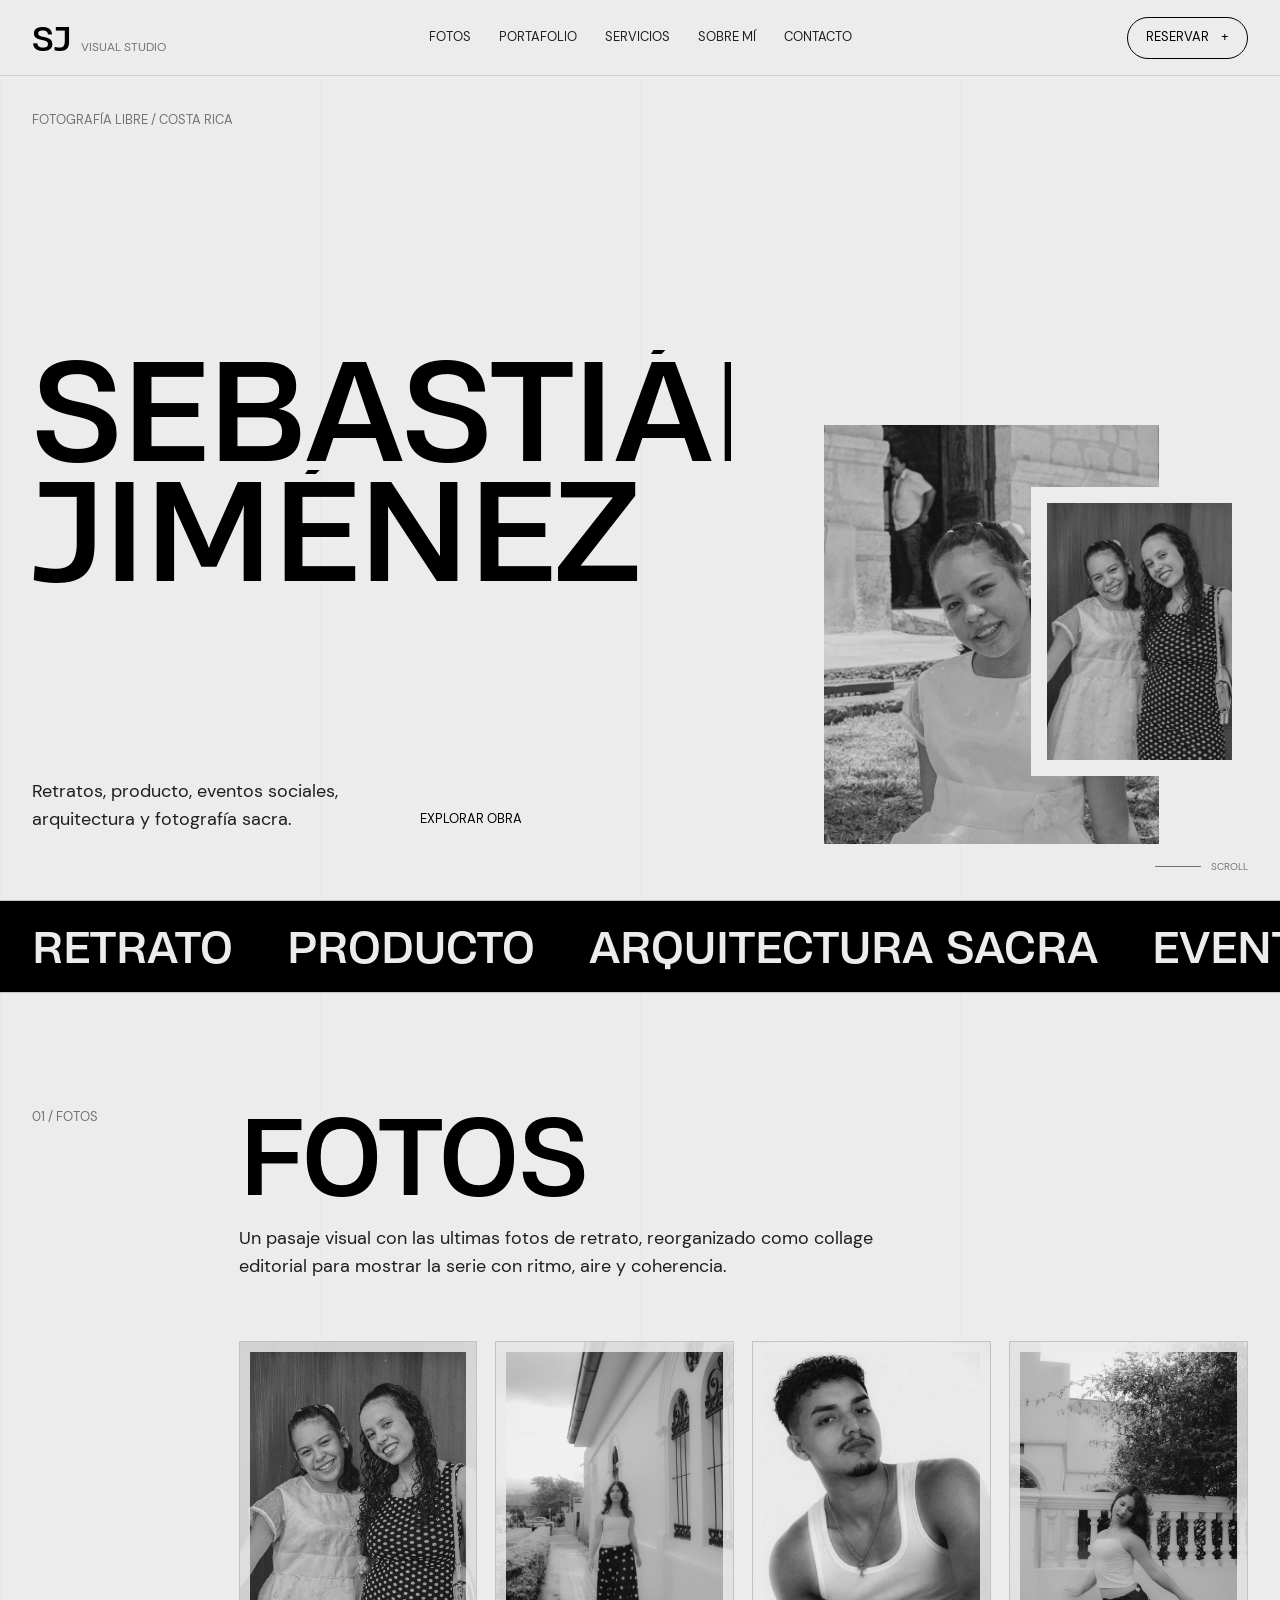
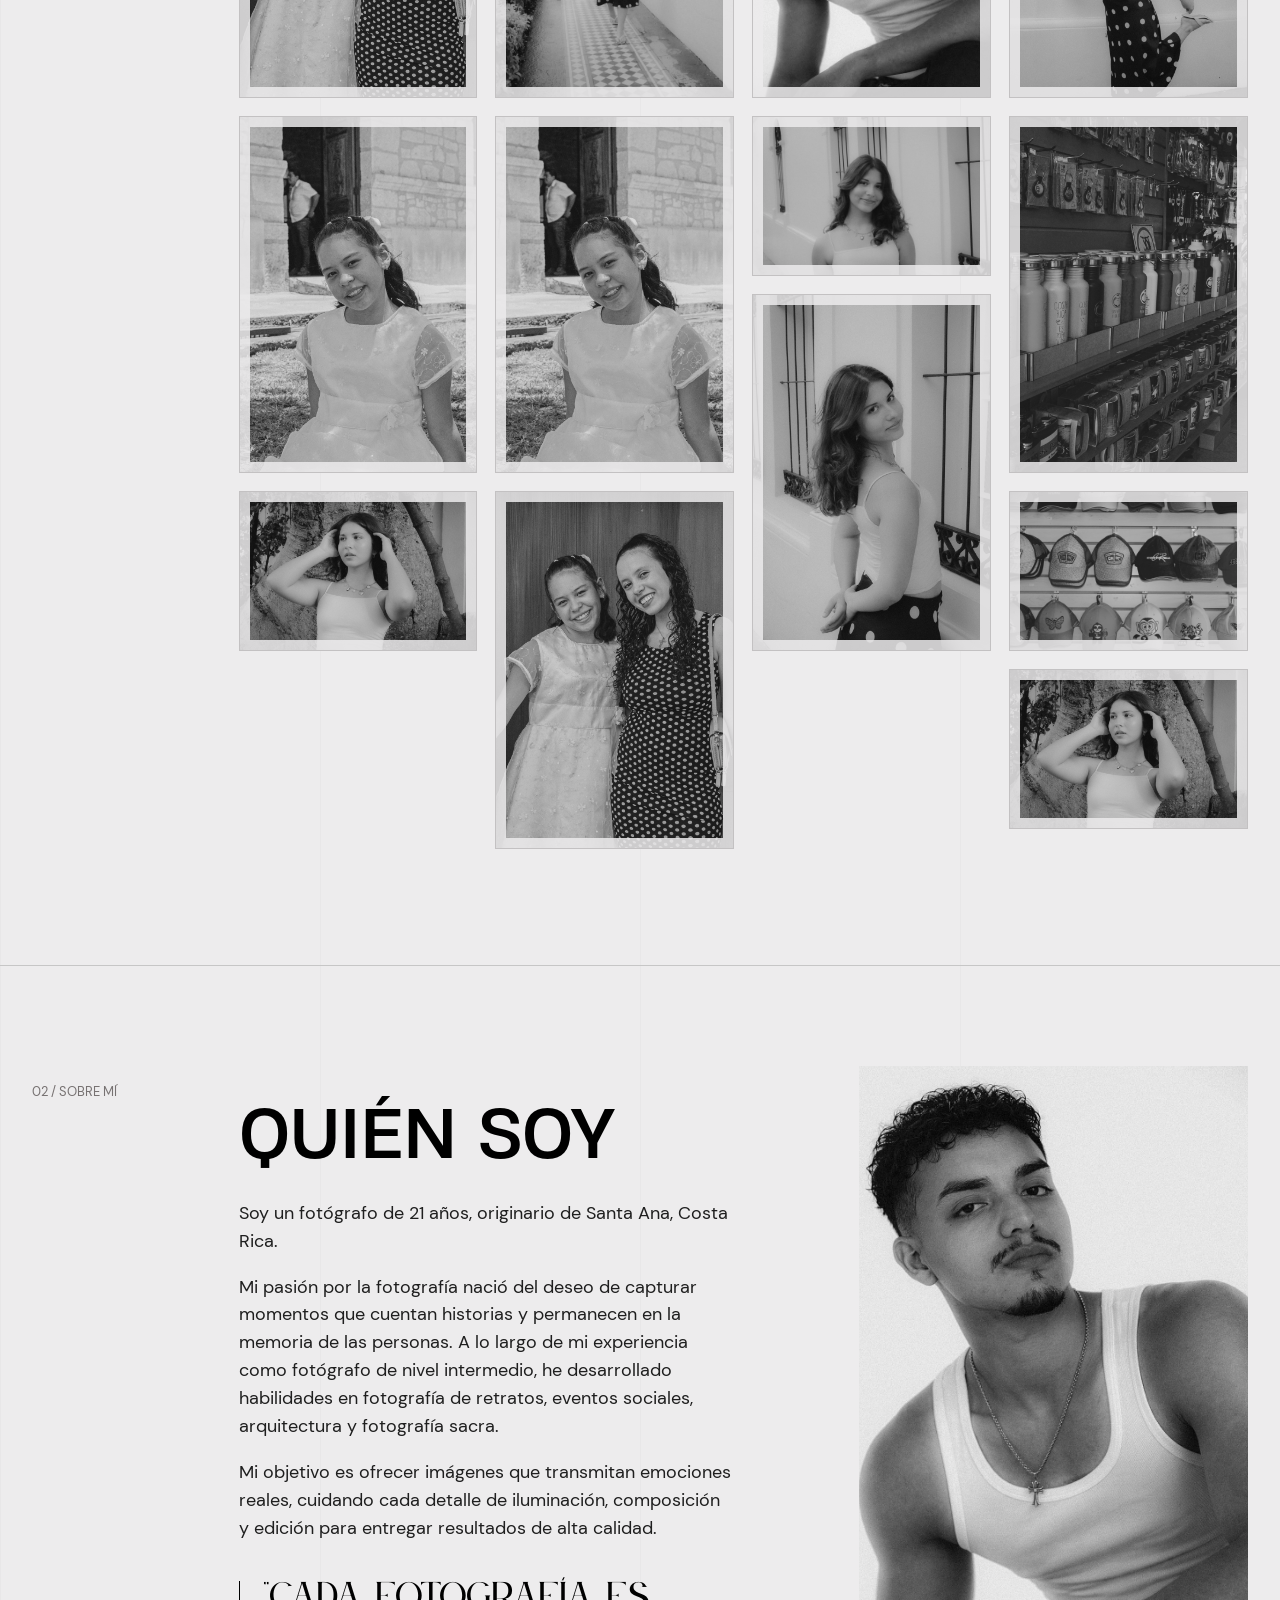
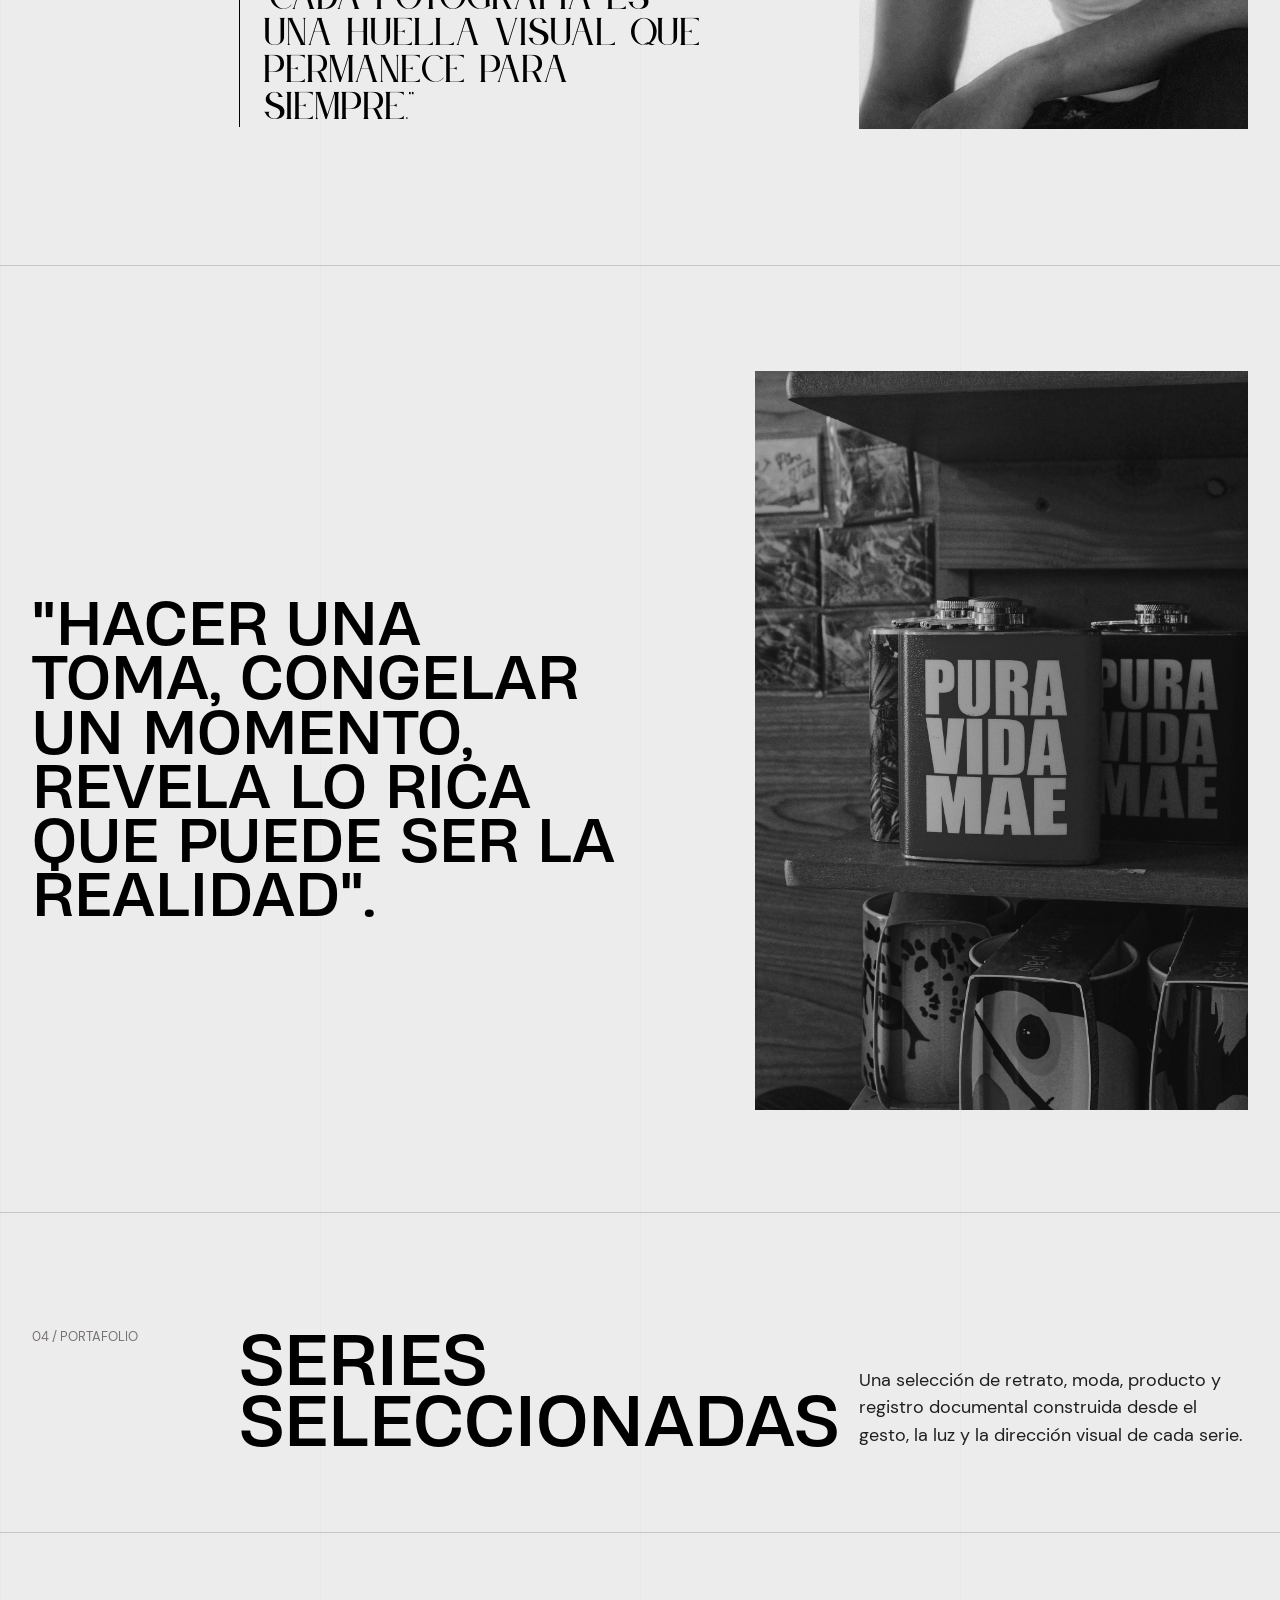
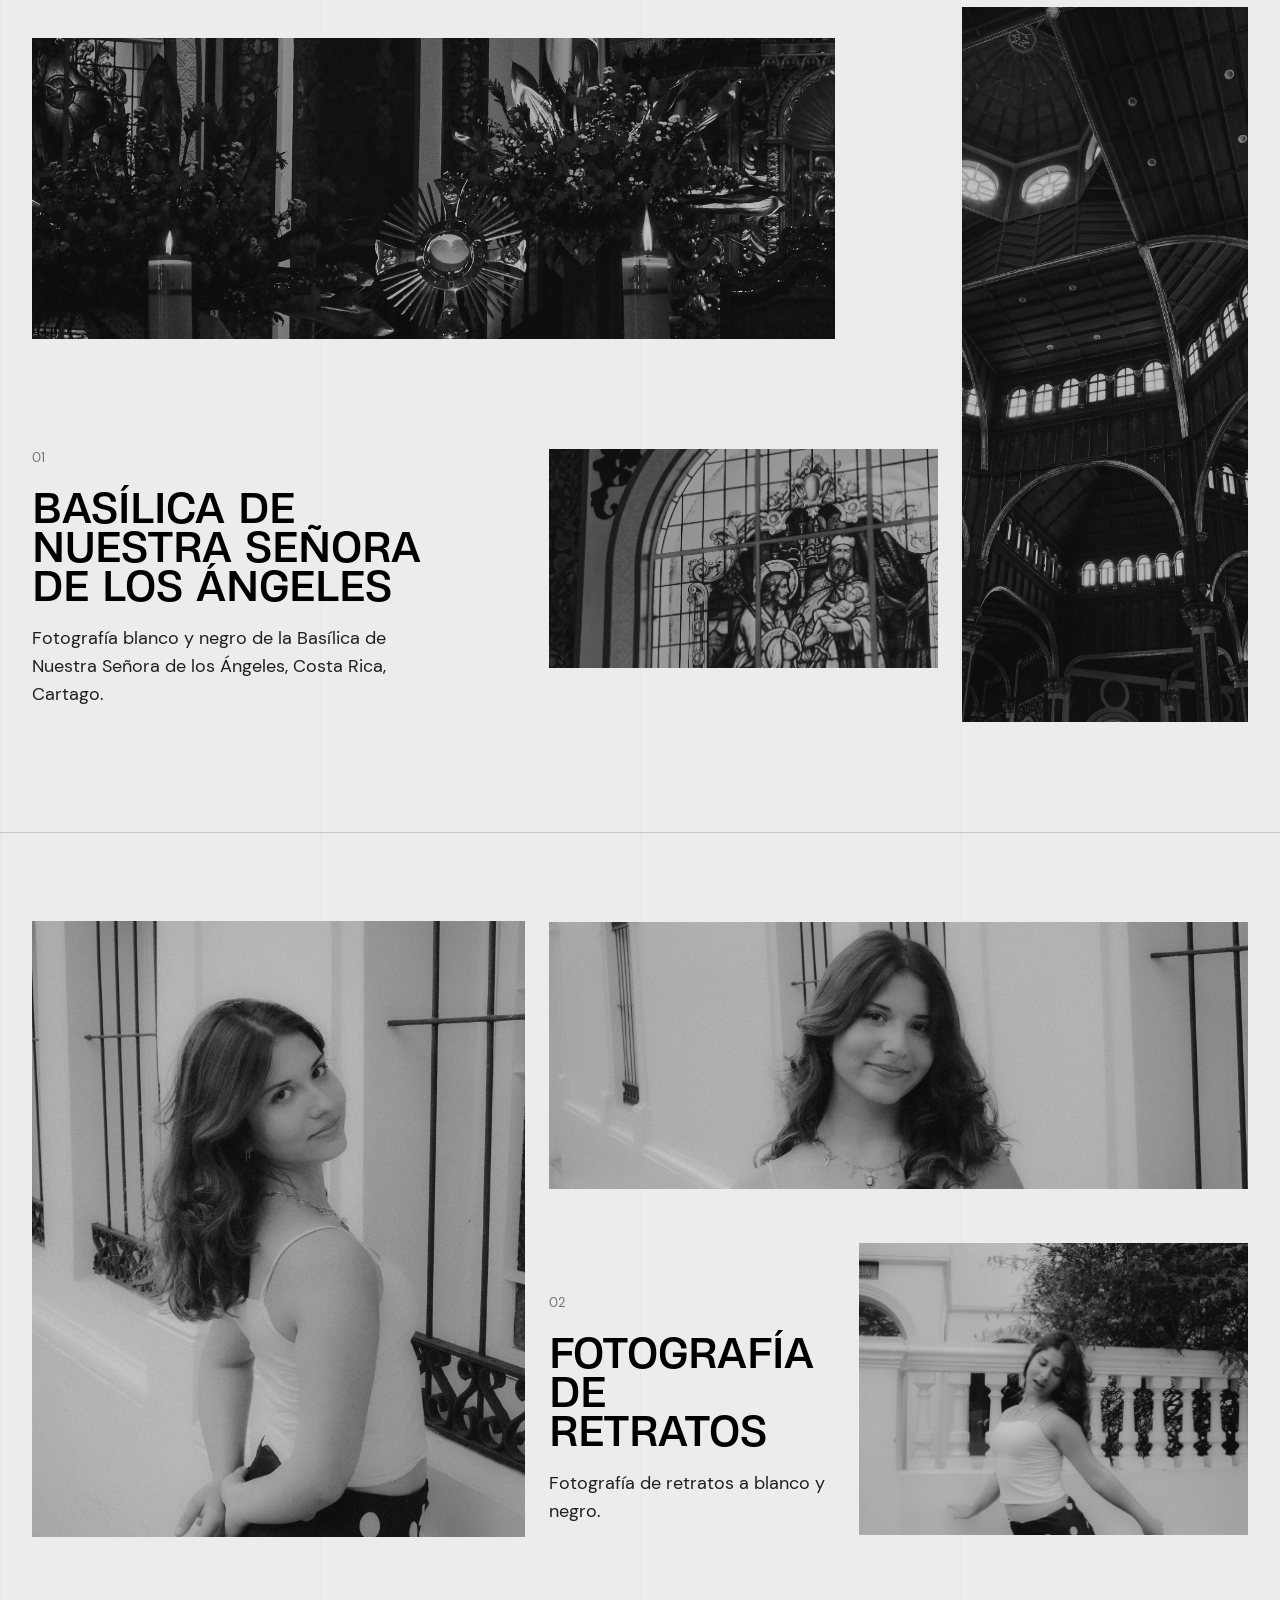
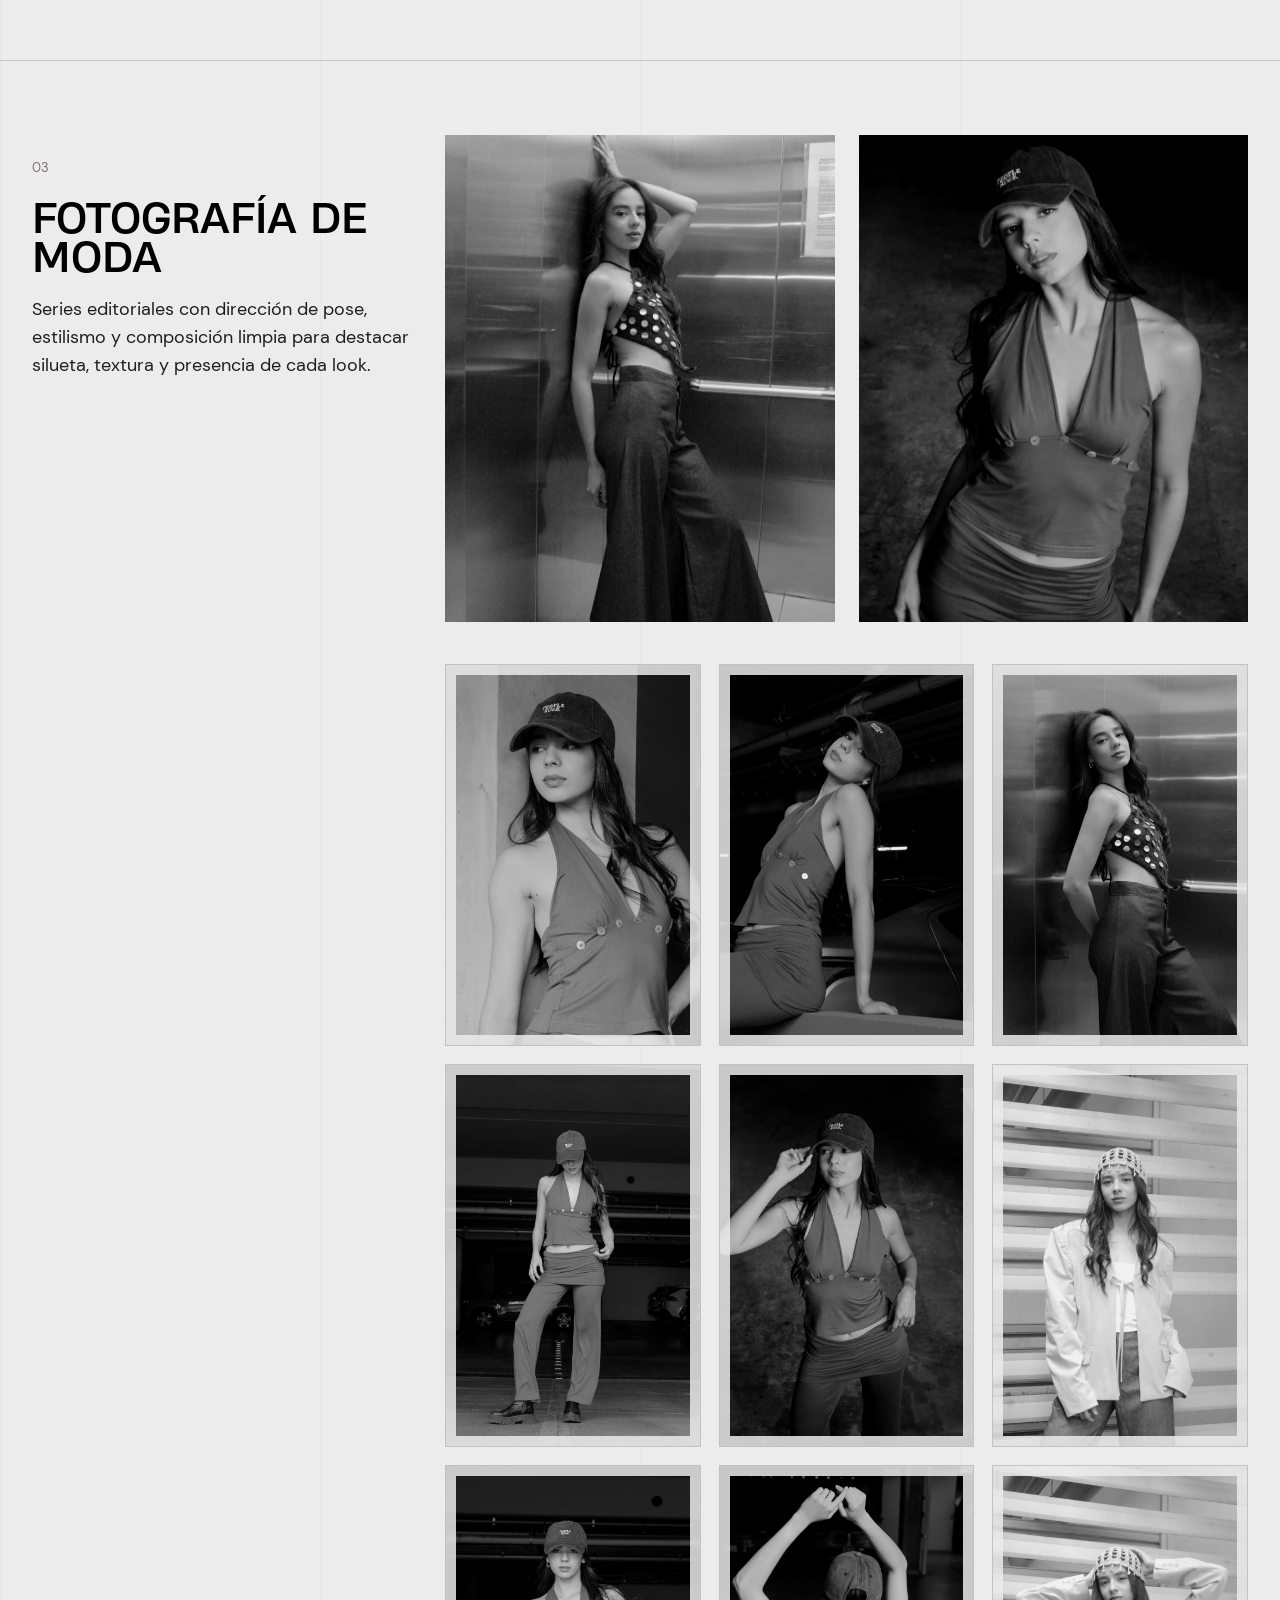
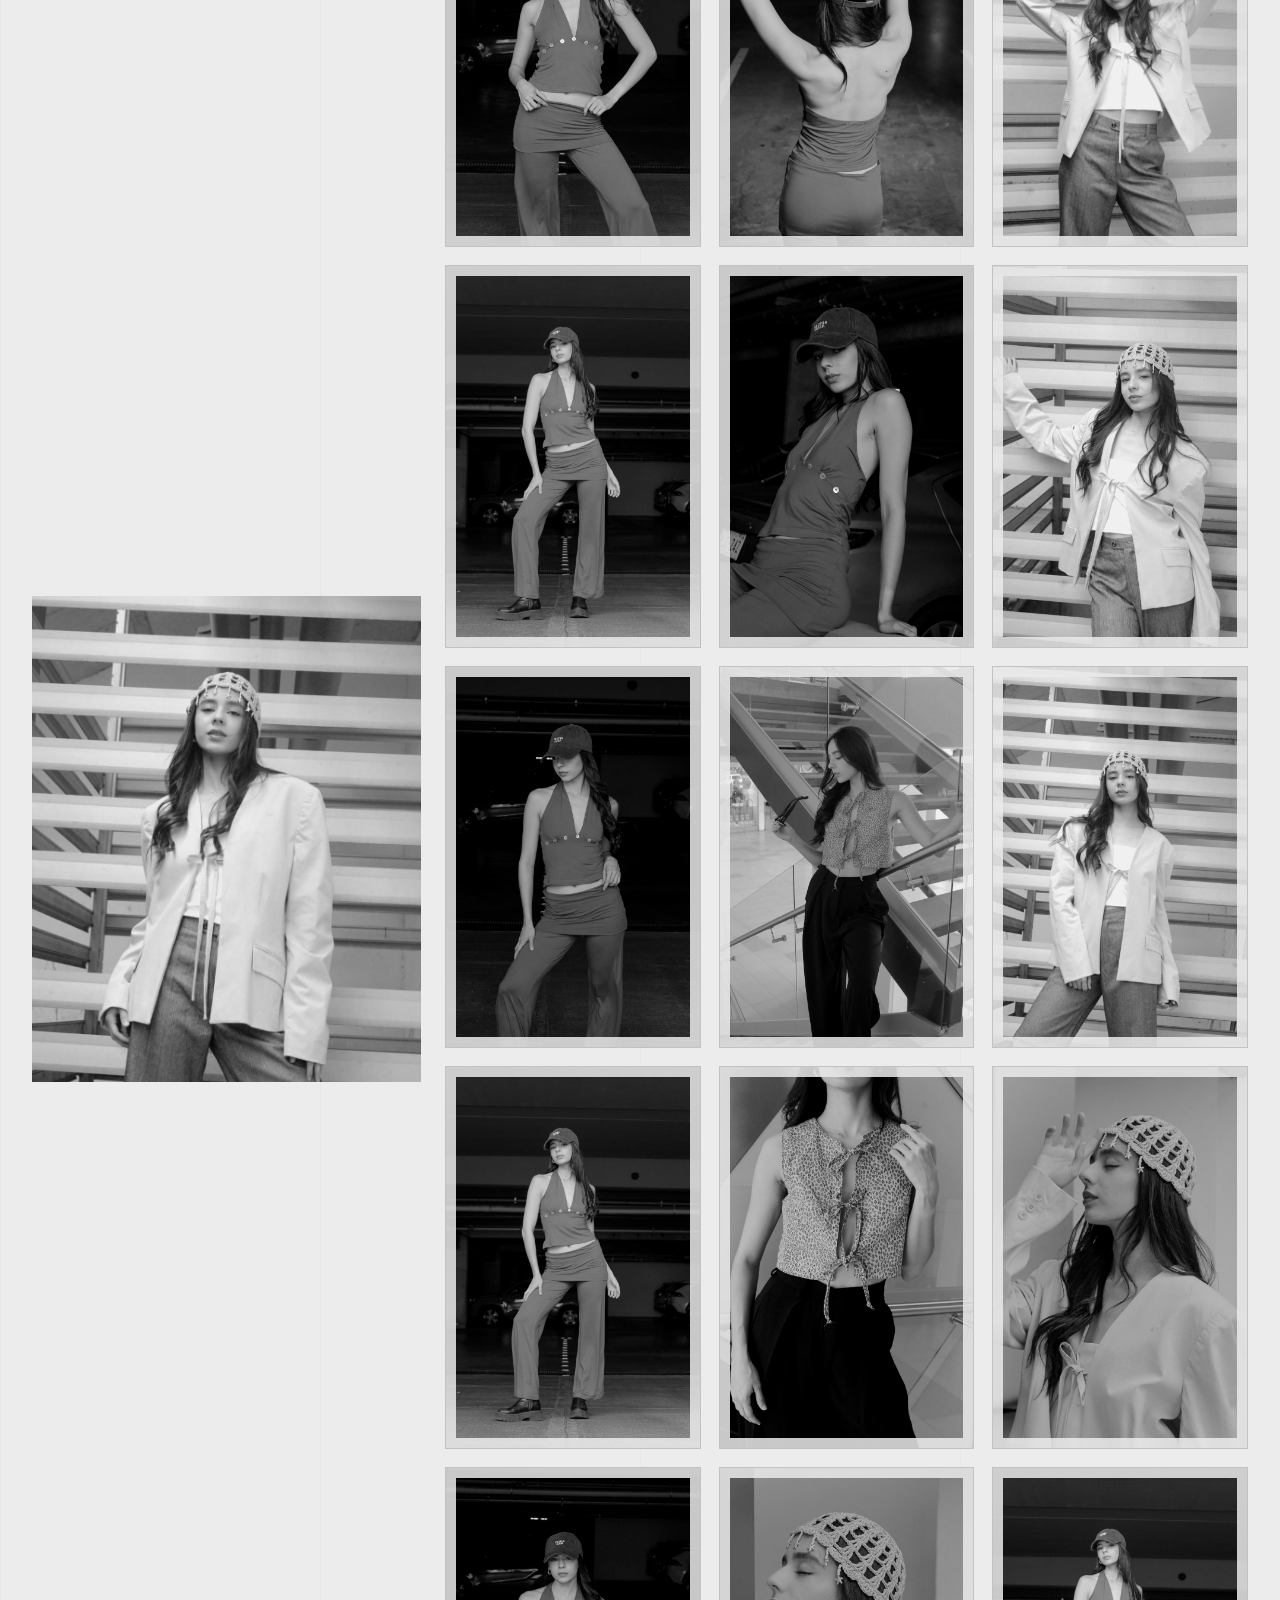
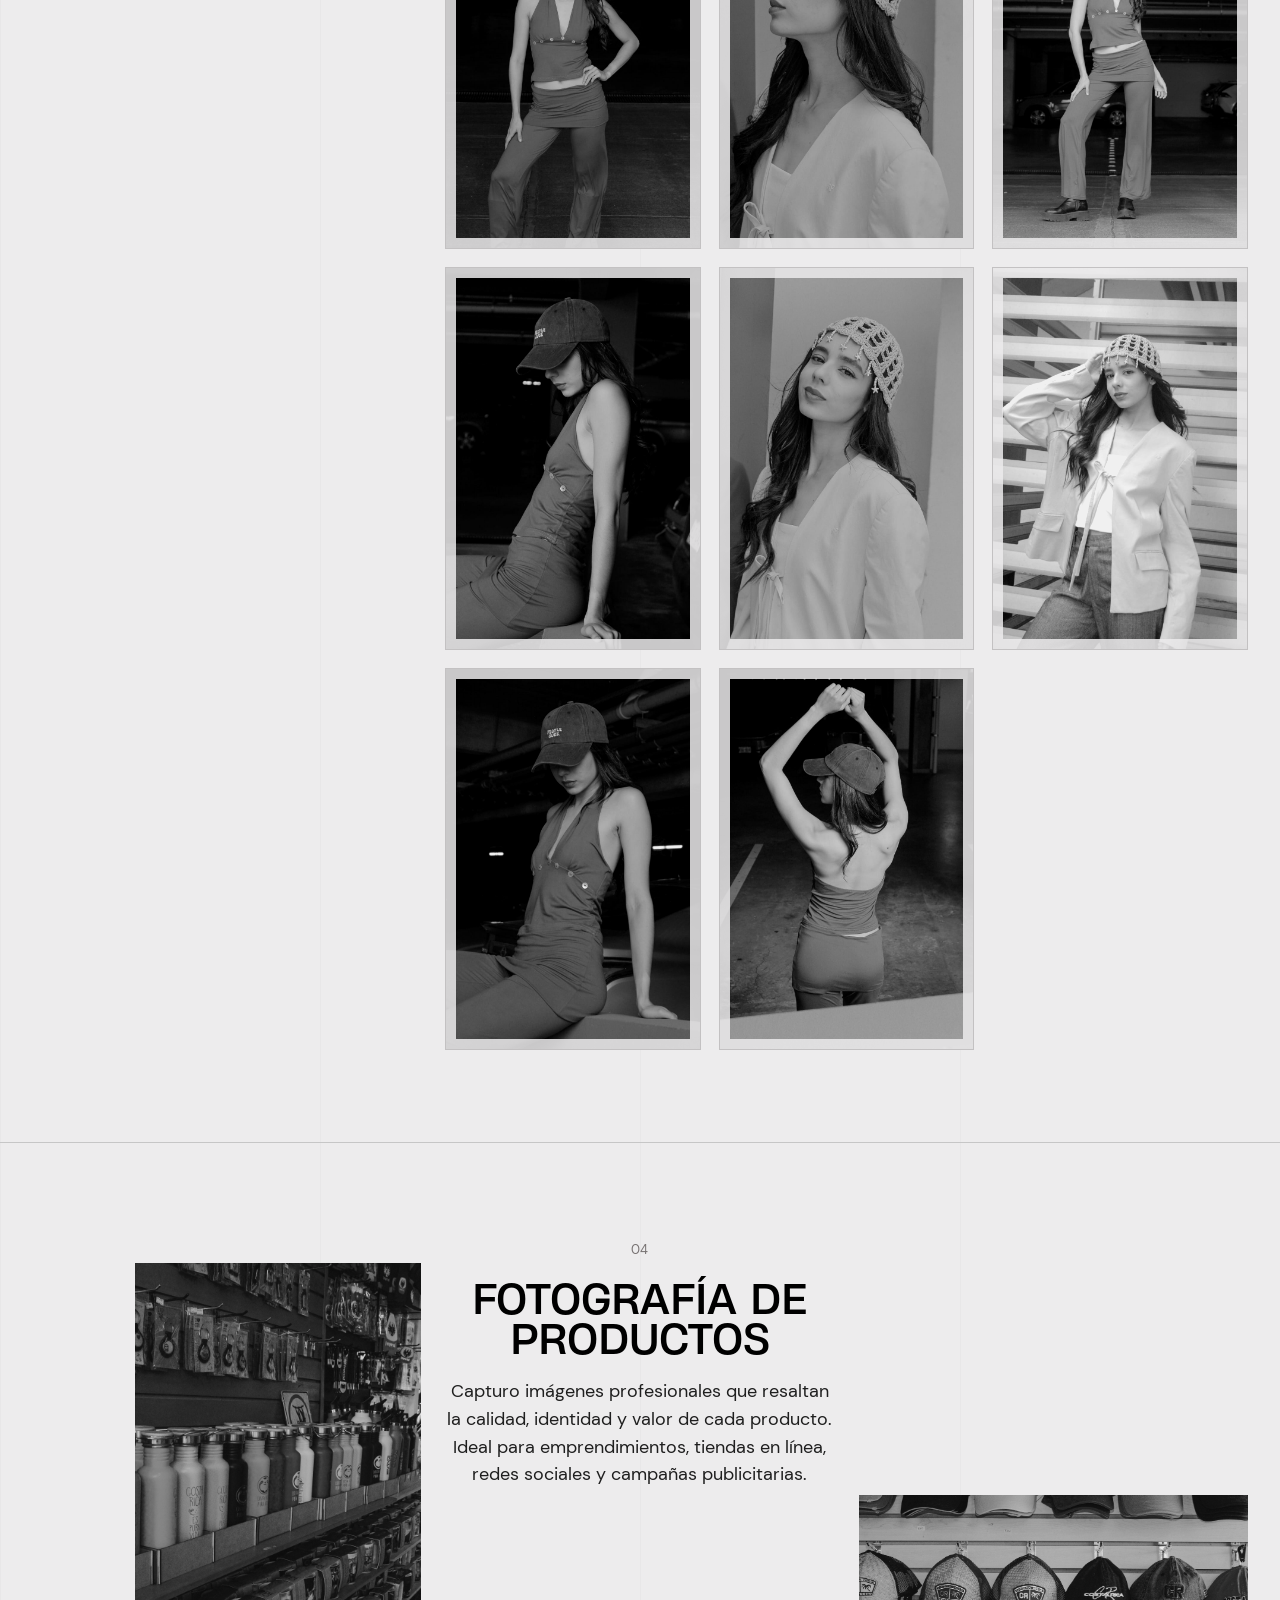
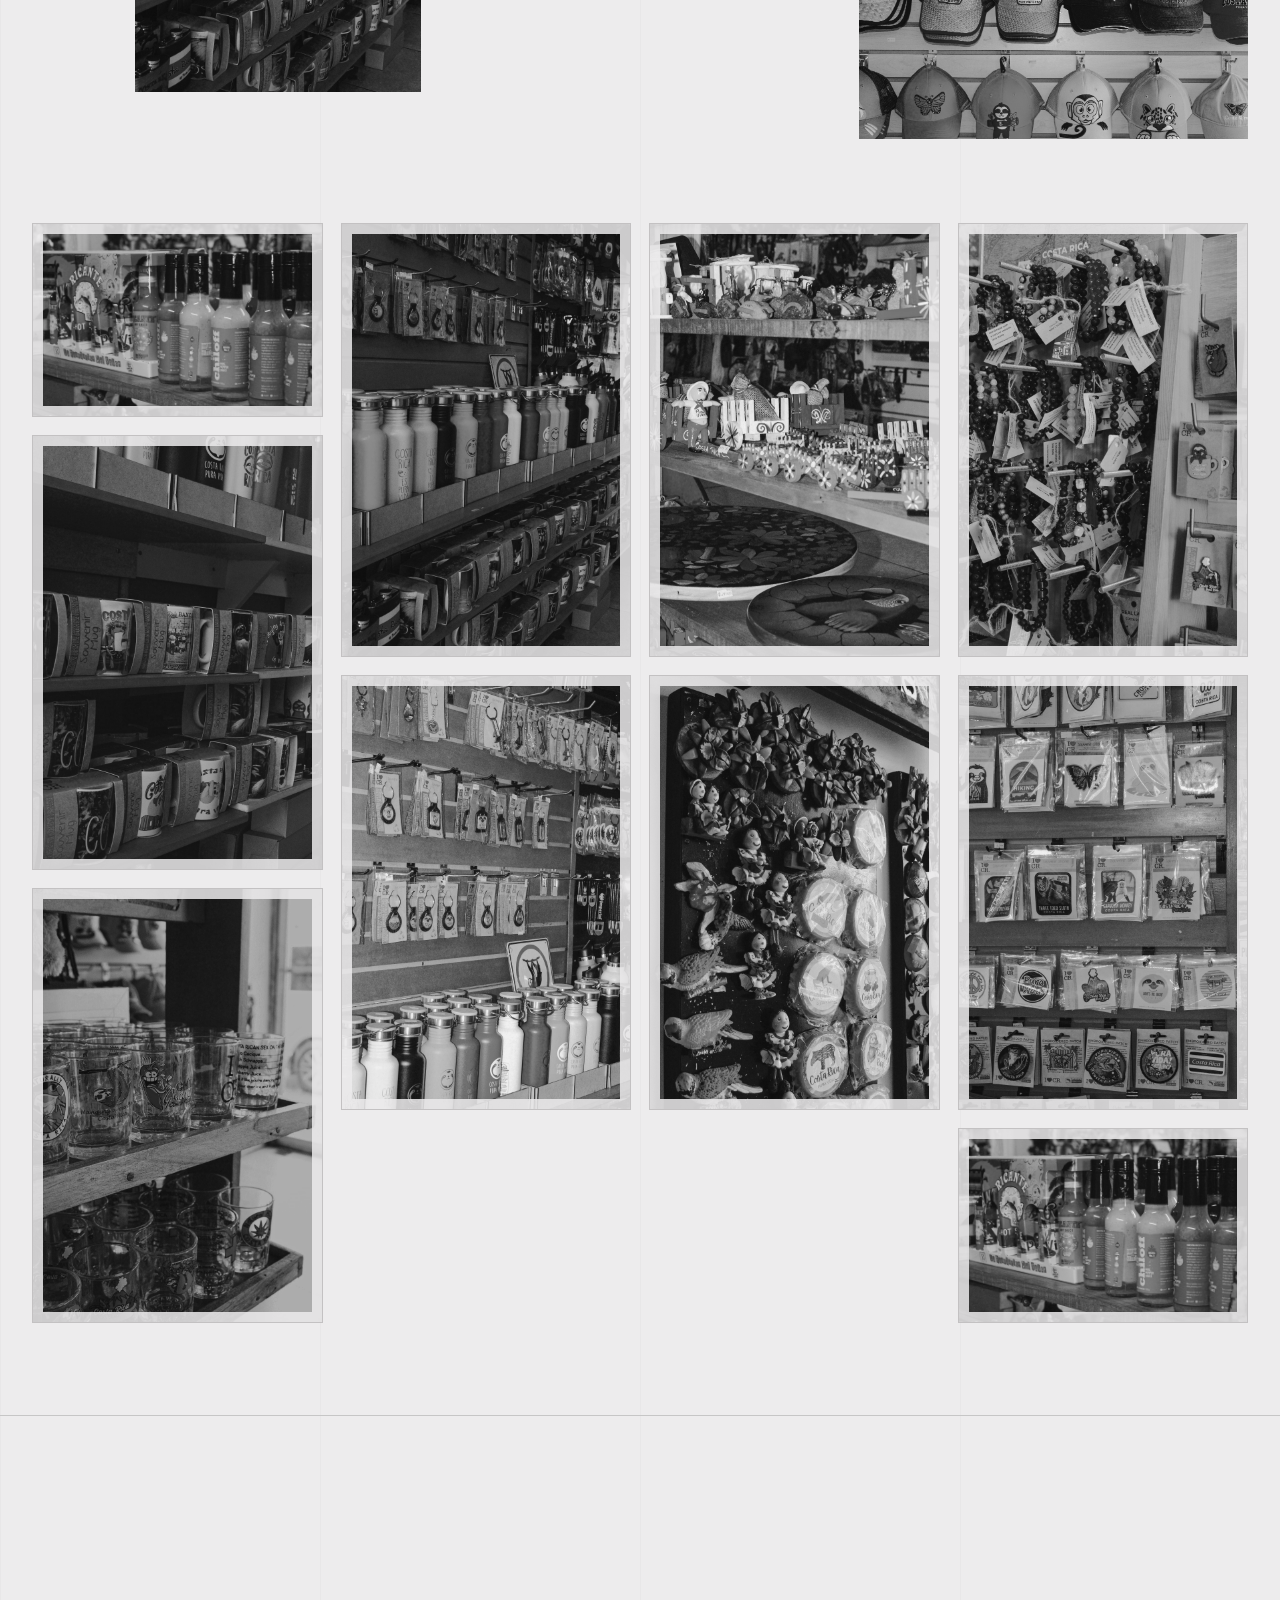
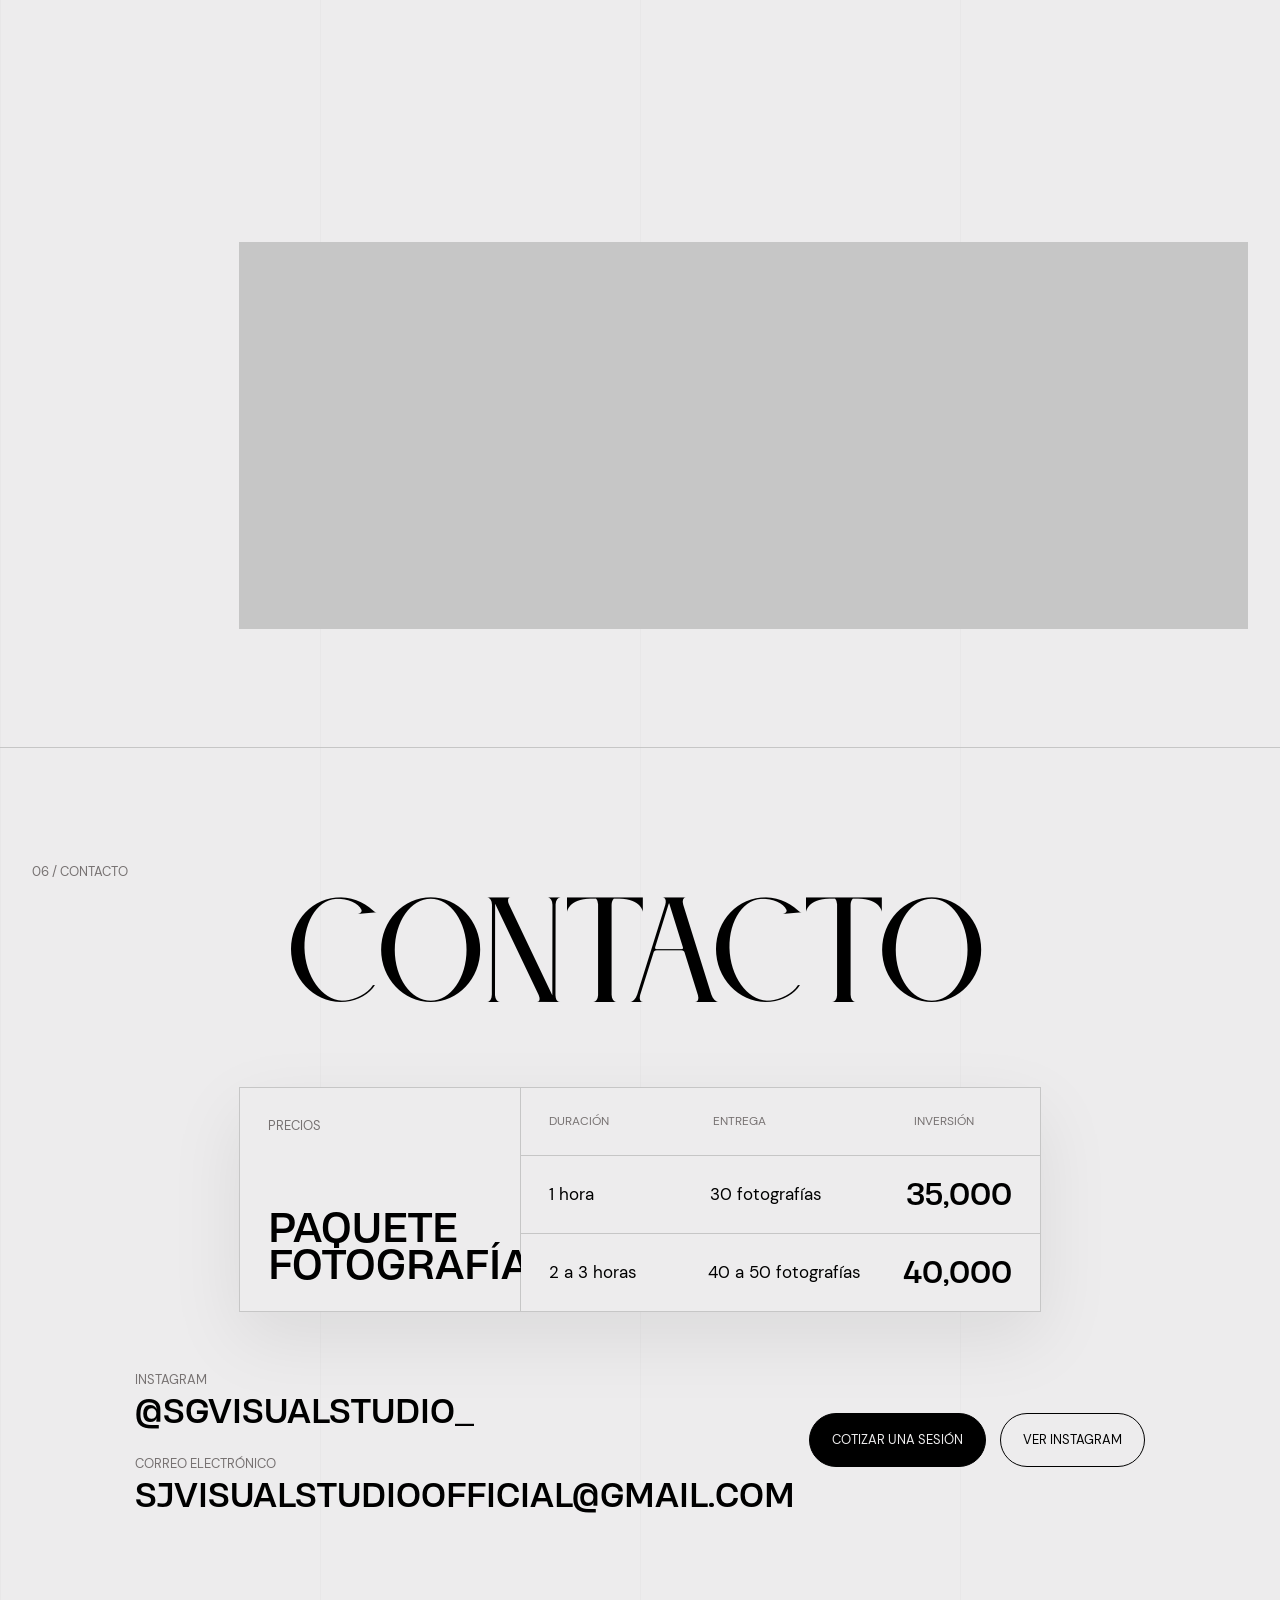
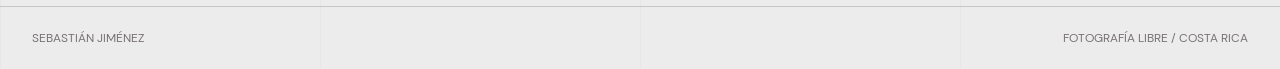
==== commit c6979d7d: "Agregar apartado de moda" ====
--- a/html.html
+++ b/html.html
@@ -154,7 +154,7 @@
       <div class="portfolio-header section-grid">
         <p class="section-kicker reveal">04 / Portafolio</p>
         <h2 id="portfolio-title" class="reveal">Series seleccionadas</h2>
-        <p class="portfolio-intro reveal">Una selección de imágenes en blanco y negro construidas desde el gesto, la luz y el valor documental del momento.</p>
+        <p class="portfolio-intro reveal">Una selección de retrato, moda, producto y registro documental construida desde el gesto, la luz y la dirección visual de cada serie.</p>
       </div>
 
       <article class="project project-basilica section-grid reveal" aria-labelledby="basilica-title">
@@ -191,9 +191,106 @@
         </figure>
       </article>
 
+      <article class="project project-fashion section-grid reveal" aria-labelledby="fashion-title">
+        <div class="project-copy fashion-copy">
+          <span class="project-number">03</span>
+          <h3 id="fashion-title">Fotografía de moda</h3>
+          <p>Series editoriales con dirección de pose, estilismo y composición limpia para destacar silueta, textura y presencia de cada look.</p>
+        </div>
+        <figure class="project-image fashion-hero magnetic">
+          <img src="assets/fashion/fashion-24.jpeg" alt="Editorial de moda en ascensor con pantalón azul" width="1600" height="2400" loading="lazy">
+        </figure>
+        <figure class="project-image fashion-detail magnetic">
+          <img src="assets/fashion/fashion-12.jpeg" alt="Retrato editorial de moda con gorra negra" width="1600" height="2400" loading="lazy">
+        </figure>
+        <figure class="project-image fashion-secondary magnetic">
+          <img src="assets/fashion/fashion-28.jpeg" alt="Look editorial con blazer claro y pantalón gris" width="1600" height="2400" loading="lazy">
+        </figure>
+        <div class="fashion-gallery" aria-label="Collage de fotografia de moda">
+          <figure class="product-gallery-item reveal magnetic">
+            <img src="assets/fashion/fashion-01.jpeg" alt="Retrato de moda con gorra negra y top gris" width="1600" height="2400" loading="lazy">
+          </figure>
+          <figure class="product-gallery-item reveal magnetic">
+            <img src="assets/fashion/fashion-02.jpeg" alt="Look completo de moda en estacionamiento" width="1600" height="2400" loading="lazy">
+          </figure>
+          <figure class="product-gallery-item reveal magnetic">
+            <img src="assets/fashion/fashion-03.jpeg" alt="Retrato frontal de moda con conjunto gris" width="1600" height="2400" loading="lazy">
+          </figure>
+          <figure class="product-gallery-item reveal magnetic">
+            <img src="assets/fashion/fashion-04.jpeg" alt="Pose editorial de moda con conjunto gris" width="1600" height="2400" loading="lazy">
+          </figure>
+          <figure class="product-gallery-item reveal magnetic">
+            <img src="assets/fashion/fashion-05.jpeg" alt="Retrato de moda en sombra con gorra" width="1600" height="2400" loading="lazy">
+          </figure>
+          <figure class="product-gallery-item reveal magnetic">
+            <img src="assets/fashion/fashion-06.jpeg" alt="Editorial de moda en estacionamiento" width="1600" height="2400" loading="lazy">
+          </figure>
+          <figure class="product-gallery-item reveal magnetic">
+            <img src="assets/fashion/fashion-07.jpeg" alt="Retrato de moda con mano en cintura" width="1600" height="2400" loading="lazy">
+          </figure>
+          <figure class="product-gallery-item reveal magnetic">
+            <img src="assets/fashion/fashion-08.jpeg" alt="Perfil editorial sentado sobre auto" width="1600" height="2400" loading="lazy">
+          </figure>
+          <figure class="product-gallery-item reveal magnetic">
+            <img src="assets/fashion/fashion-09.jpeg" alt="Pose editorial de moda sentada" width="1600" height="2400" loading="lazy">
+          </figure>
+          <figure class="product-gallery-item reveal magnetic">
+            <img src="assets/fashion/fashion-10.jpeg" alt="Retrato lateral de moda sobre auto" width="1600" height="2400" loading="lazy">
+          </figure>
+          <figure class="product-gallery-item reveal magnetic">
+            <img src="assets/fashion/fashion-11.jpeg" alt="Retrato editorial con fondo gris" width="1600" height="2400" loading="lazy">
+          </figure>
+          <figure class="product-gallery-item reveal magnetic">
+            <img src="assets/fashion/fashion-13.jpeg" alt="Espalda de look editorial gris" width="1600" height="2400" loading="lazy">
+          </figure>
+          <figure class="product-gallery-item reveal magnetic">
+            <img src="assets/fashion/fashion-14.jpeg" alt="Retrato editorial apoyada en auto" width="1600" height="2400" loading="lazy">
+          </figure>
+          <figure class="product-gallery-item reveal magnetic">
+            <img src="assets/fashion/fashion-15.jpeg" alt="Look animal print en escalera" width="1600" height="2400" loading="lazy">
+          </figure>
+          <figure class="product-gallery-item reveal magnetic">
+            <img src="assets/fashion/fashion-16.jpeg" alt="Detalle de top animal print" width="1600" height="2400" loading="lazy">
+          </figure>
+          <figure class="product-gallery-item reveal magnetic">
+            <img src="assets/fashion/fashion-17.jpeg" alt="Retrato de moda con tocado tejido" width="1600" height="2400" loading="lazy">
+          </figure>
+          <figure class="product-gallery-item reveal magnetic">
+            <img src="assets/fashion/fashion-18.jpeg" alt="Retrato frontal con tocado tejido y estrellas" width="1600" height="2400" loading="lazy">
+          </figure>
+          <figure class="product-gallery-item reveal magnetic">
+            <img src="assets/fashion/fashion-19.jpeg" alt="Espalda de look editorial gris con gorra" width="1600" height="2400" loading="lazy">
+          </figure>
+          <figure class="product-gallery-item reveal magnetic">
+            <img src="assets/fashion/fashion-20.jpeg" alt="Editorial de moda en ascensor metalico" width="1600" height="2400" loading="lazy">
+          </figure>
+          <figure class="product-gallery-item reveal magnetic">
+            <img src="assets/fashion/fashion-21.jpeg" alt="Look de moda con blazer claro" width="1600" height="2400" loading="lazy">
+          </figure>
+          <figure class="product-gallery-item reveal magnetic">
+            <img src="assets/fashion/fashion-22.jpeg" alt="Retrato de moda con mano sobre tocado tejido" width="1600" height="2400" loading="lazy">
+          </figure>
+          <figure class="product-gallery-item reveal magnetic">
+            <img src="assets/fashion/fashion-23.jpeg" alt="Pose editorial con blazer claro frente a persiana" width="1600" height="2400" loading="lazy">
+          </figure>
+          <figure class="product-gallery-item reveal magnetic">
+            <img src="assets/fashion/fashion-25.jpeg" alt="Retrato de moda con blazer y pantalon gris" width="1600" height="2400" loading="lazy">
+          </figure>
+          <figure class="product-gallery-item reveal magnetic">
+            <img src="assets/fashion/fashion-26.jpeg" alt="Perfil de moda con tocado tejido" width="1600" height="2400" loading="lazy">
+          </figure>
+          <figure class="product-gallery-item reveal magnetic">
+            <img src="assets/fashion/fashion-27.jpeg" alt="Look completo gris en estacionamiento" width="1600" height="2400" loading="lazy">
+          </figure>
+          <figure class="product-gallery-item reveal magnetic">
+            <img src="assets/fashion/fashion-29.jpeg" alt="Retrato de moda frente a persiana blanca" width="1600" height="2400" loading="lazy">
+          </figure>
+        </div>
+      </article>
+
       <article class="project project-products section-grid reveal" id="servicios" aria-labelledby="products-title">
         <div class="project-copy product-copy">
-          <span class="project-number">03</span>
+          <span class="project-number">04</span>
           <h3 id="products-title">Fotografía de productos</h3>
           <p>Capturo imágenes profesionales que resaltan la calidad, identidad y valor de cada producto. Ideal para emprendimientos, tiendas en línea, redes sociales y campañas publicitarias.</p>
         </div>
@@ -249,11 +346,16 @@
         </article>
         <article class="service-item reveal">
           <span>02</span>
+          <h3>Moda</h3>
+          <p>Series editoriales y lookbooks con dirección de pose, styling y ritmo visual para marcas o talento.</p>
+        </article>
+        <article class="service-item reveal">
+          <span>03</span>
           <h3>Producto</h3>
           <p>Fotografía para emprendimientos, tiendas en línea, redes sociales y campañas publicitarias.</p>
         </article>
         <article class="service-item reveal">
-          <span>03</span>
+          <span>04</span>
           <h3>Eventos y arquitectura</h3>
           <p>Registro visual de espacios, celebraciones y momentos con enfoque documental.</p>
         </article>
--- a/css.css
+++ b/css.css
@@ -673,6 +673,40 @@
   aspect-ratio: 4 / 3;
 }
 
+.project-fashion .fashion-copy {
+  grid-column: 1 / 5;
+  grid-row: 1;
+  align-self: start;
+}
+
+.fashion-hero {
+  grid-column: 5 / 9;
+  grid-row: 1;
+  aspect-ratio: 4 / 5;
+  min-height: 0;
+}
+
+.fashion-detail {
+  grid-column: 9 / 13;
+  grid-row: 1;
+  aspect-ratio: 4 / 5;
+  min-height: 0;
+}
+
+.fashion-secondary {
+  grid-column: 1 / 5;
+  grid-row: 2;
+  aspect-ratio: 4 / 5;
+  min-height: 0;
+}
+
+.fashion-gallery {
+  grid-column: 5 / 13;
+  grid-row: 2;
+  columns: 4 170px;
+  column-gap: 18px;
+}
+
 .project-products .product-copy {
   grid-column: 5 / 9;
   grid-row: 1;
@@ -693,12 +727,23 @@
   aspect-ratio: 16 / 10;
 }
 
+.product-gallery,
+.fashion-gallery {
+  grid-column: 1 / -1;
+  columns: 4 210px;
+  column-gap: 18px;
+}
+
 .product-gallery {
   grid-column: 1 / -1;
   grid-row: 3;
-  columns: 4 210px;
-  column-gap: 18px;
   margin-top: 42px;
+}
+
+.fashion-gallery {
+  grid-column: 5 / 13;
+  grid-row: 2;
+  margin-top: 0;
 }
 
 .product-gallery-item {
@@ -752,7 +797,7 @@
 .service-list {
   grid-column: 3 / 13;
   display: grid;
-  grid-template-columns: repeat(3, minmax(0, 1fr));
+  grid-template-columns: repeat(4, minmax(0, 1fr));
   gap: 1px;
   margin-top: 54px;
   background: var(--line);
@@ -1133,6 +1178,11 @@
   .portrait-main,
   .portrait-wide,
   .portrait-secondary,
+  .project-fashion .fashion-copy,
+  .fashion-hero,
+  .fashion-detail,
+  .fashion-secondary,
+  .fashion-gallery,
   .project-products .product-copy,
   .product-main,
   .product-wide {
@@ -1201,6 +1251,37 @@
     aspect-ratio: 3 / 4;
   }
 
+  .project-fashion .fashion-copy {
+    grid-column: 1 / 4;
+    grid-row: 1;
+  }
+
+  .fashion-hero {
+    grid-column: 4 / -1;
+    grid-row: 1;
+    aspect-ratio: 3 / 4;
+  }
+
+  .fashion-detail {
+    grid-column: 1 / 4;
+    grid-row: 2;
+    aspect-ratio: 3 / 4;
+  }
+
+  .fashion-secondary {
+    grid-column: 4 / -1;
+    grid-row: 2;
+    aspect-ratio: 3 / 4;
+  }
+
+  .fashion-gallery {
+    grid-column: 1 / -1;
+    grid-row: 3;
+    columns: 3 180px;
+    column-gap: 14px;
+    margin-top: 18px;
+  }
+
   .project-products .product-copy {
     grid-column: 1 / 4;
     grid-row: 1;
@@ -1328,6 +1409,9 @@
   .basilica-tall,
   .portrait-main,
   .portrait-secondary,
+  .fashion-hero,
+  .fashion-detail,
+  .fashion-secondary,
   .product-main {
     min-height: auto;
     aspect-ratio: 4 / 5;
@@ -1341,6 +1425,11 @@
   .portrait-main,
   .portrait-wide,
   .portrait-secondary,
+  .project-fashion .fashion-copy,
+  .fashion-hero,
+  .fashion-detail,
+  .fashion-secondary,
+  .fashion-gallery,
   .project-products .product-copy,
   .product-main,
   .product-wide,
@@ -1365,6 +1454,7 @@
     border-width: 8px;
   }
 
+  .fashion-gallery,
   .product-gallery {
     columns: 2 130px;
     column-gap: 12px;
